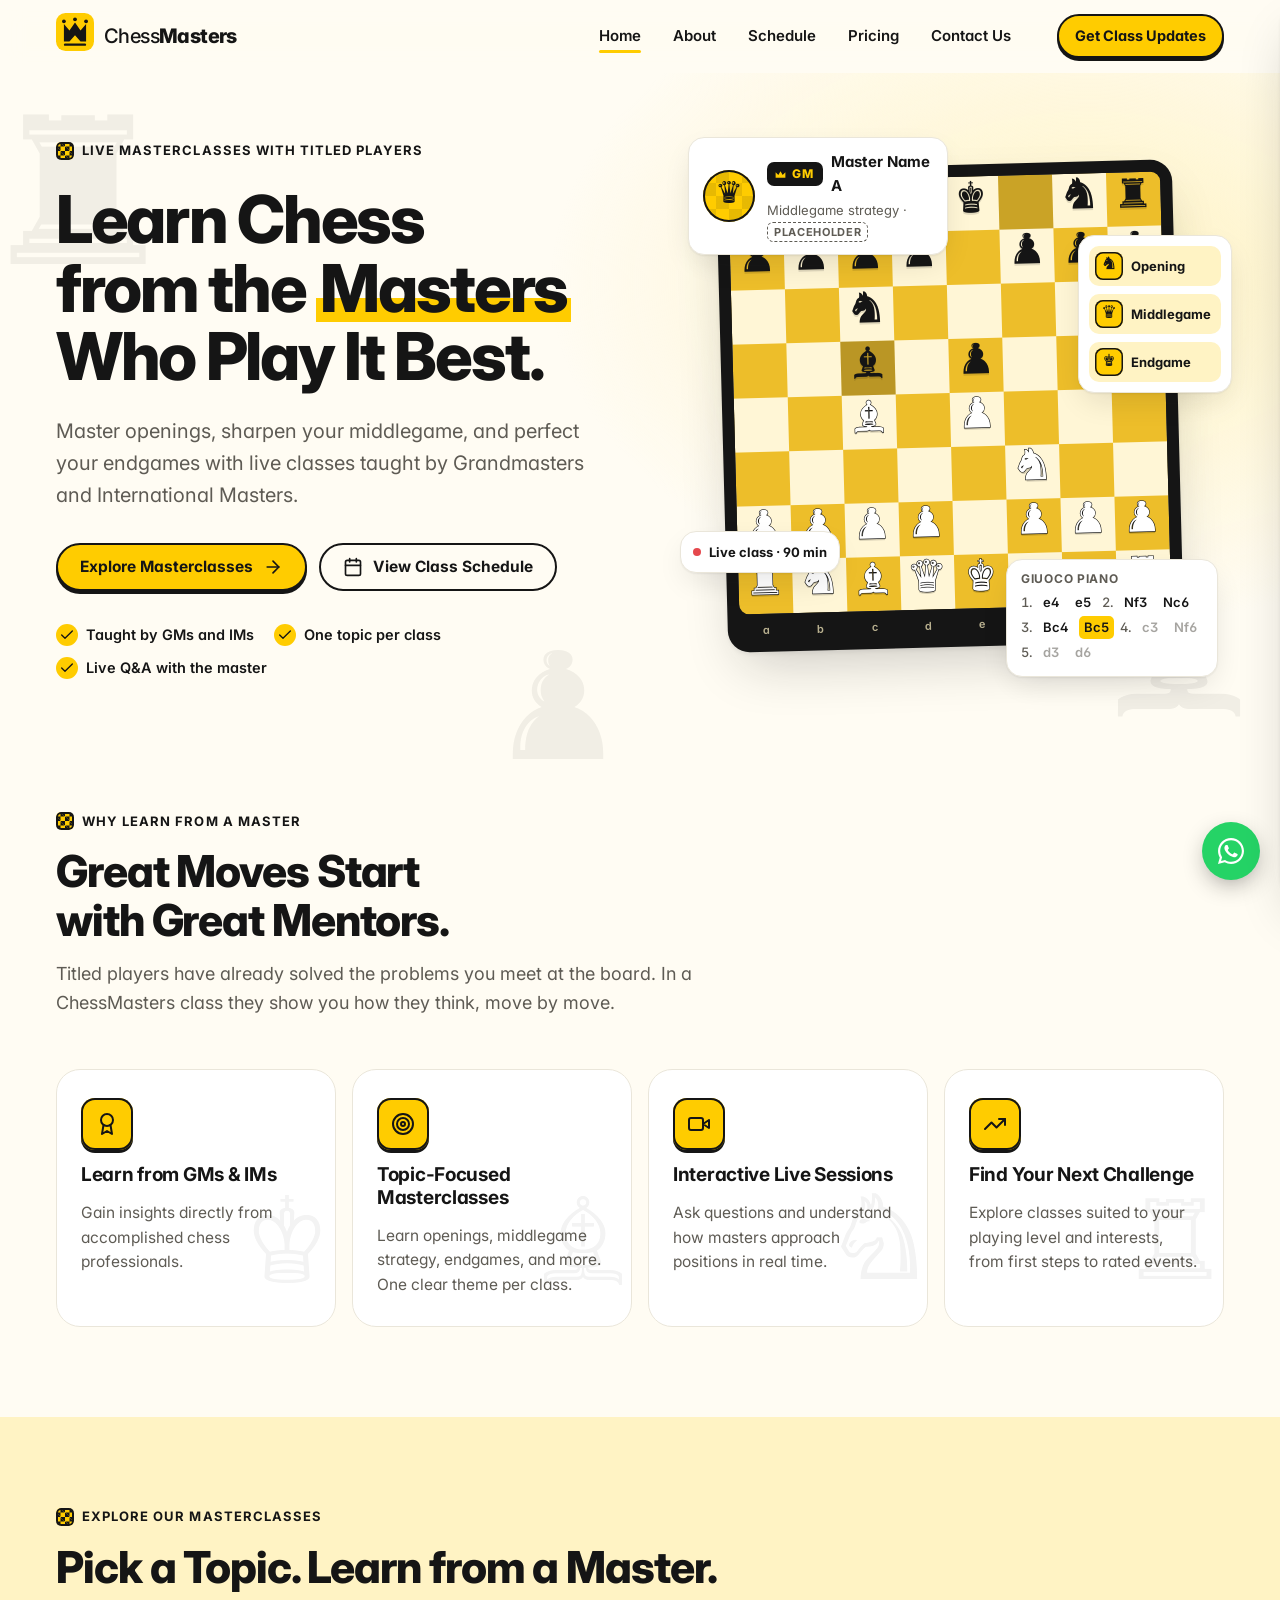
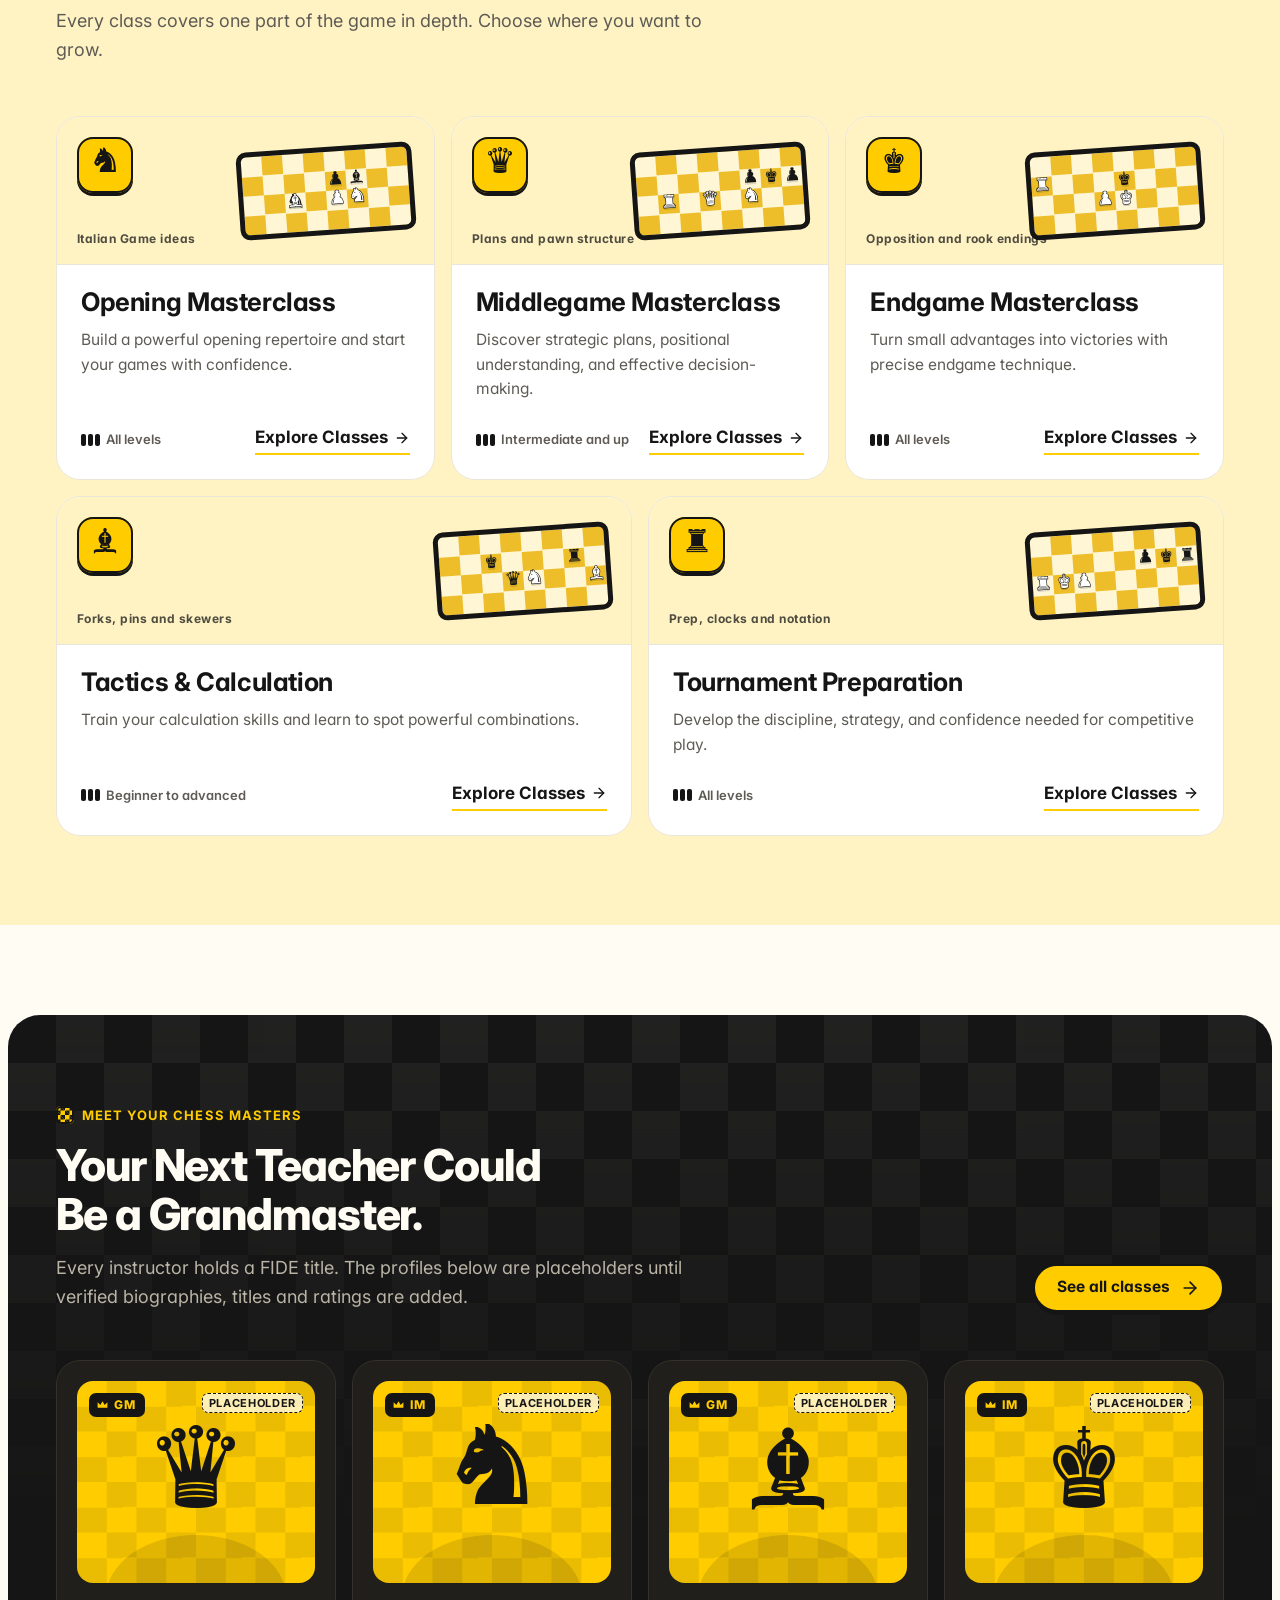
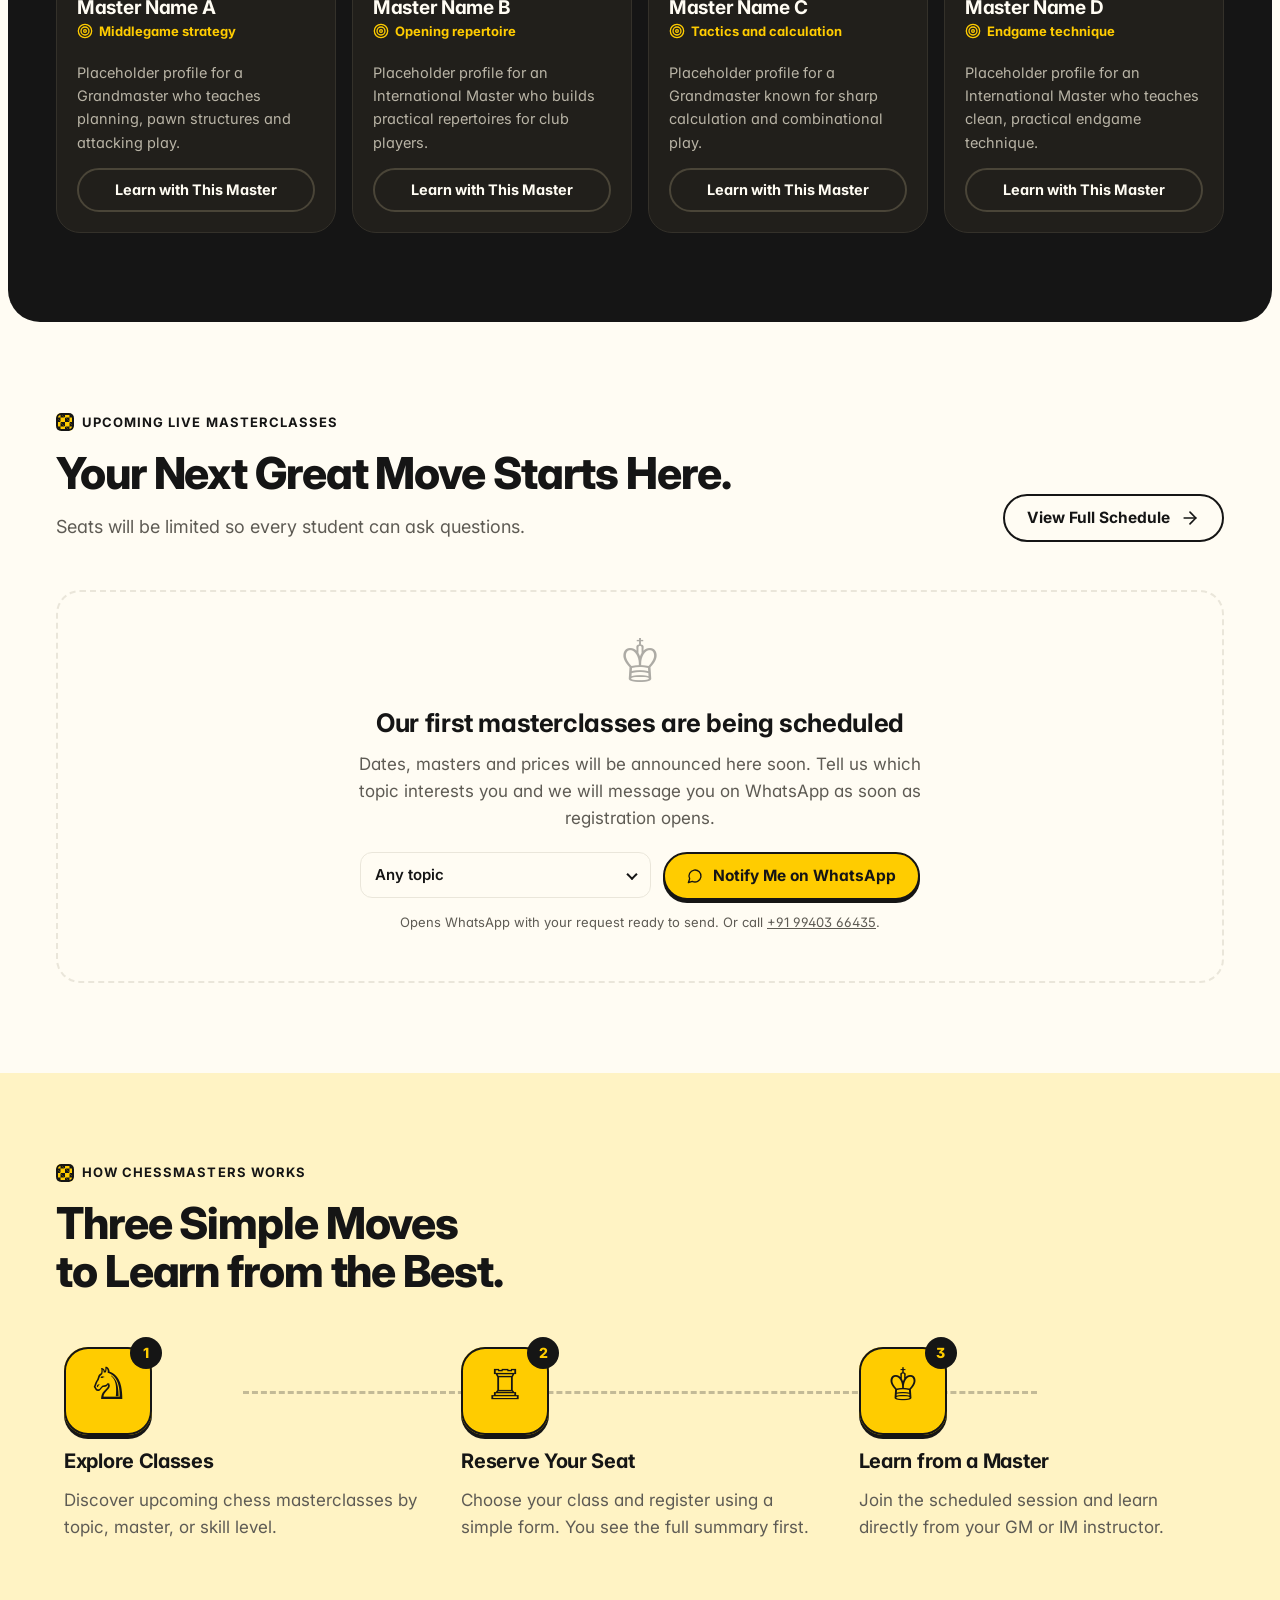
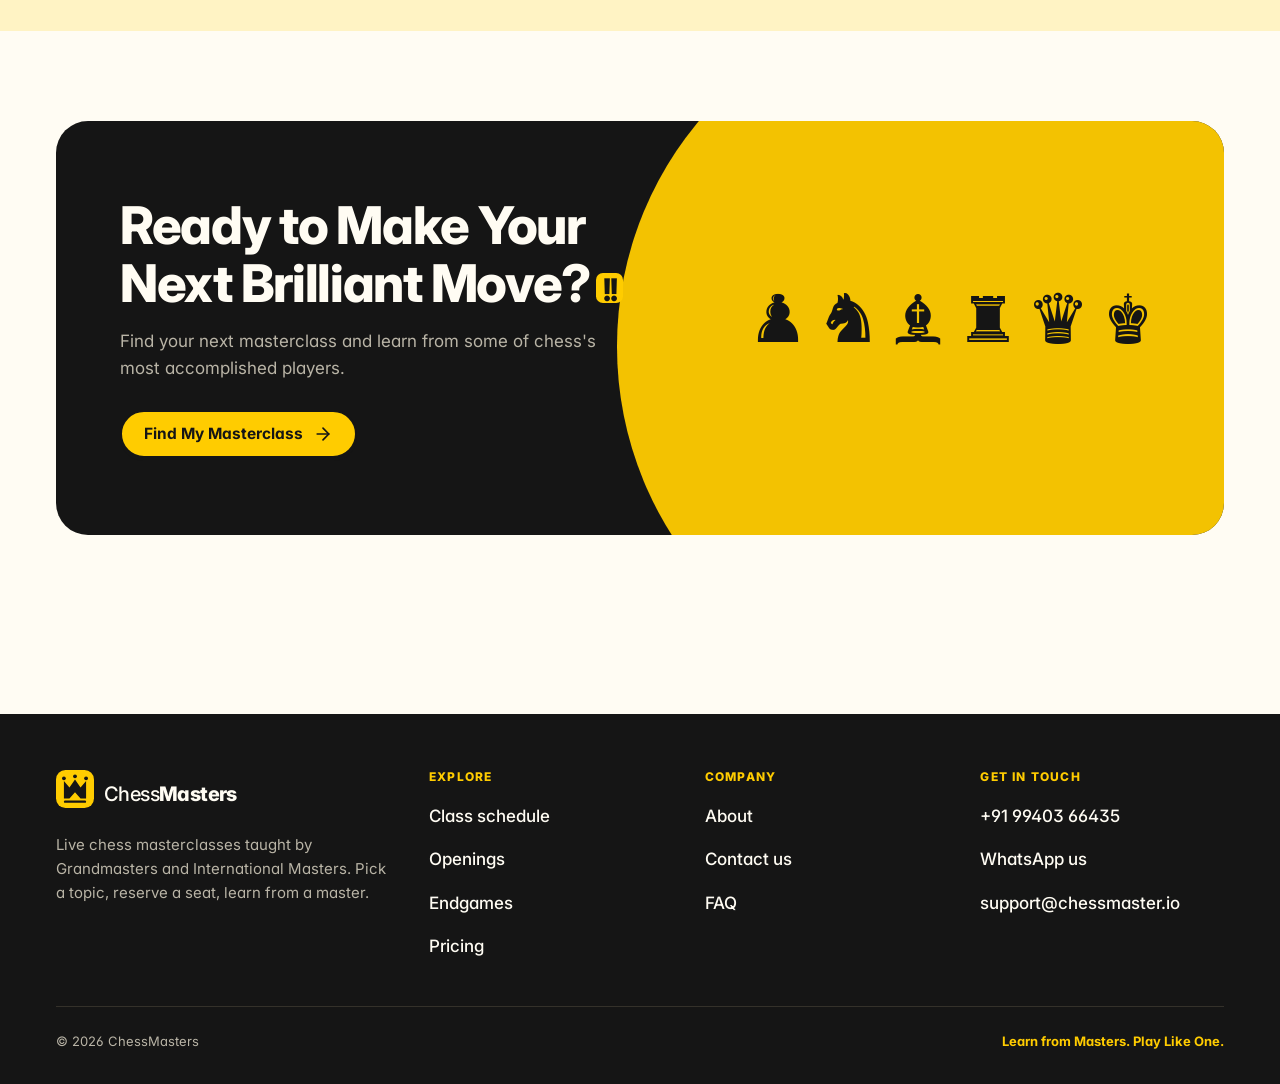
==== index.html @ 6f95f272 "Add floating WhatsApp button to every page A round green WhatsApp icon fixed at the bottom right ope" ====
<!doctype html>
<html lang="en">
<head>
<meta charset="utf-8">
<meta name="viewport" content="width=device-width, initial-scale=1, viewport-fit=cover">
<title>ChessMasters</title>
<meta name="claude:viewport-fit-sides" content="cover">
<meta name="description" content="ChessMasters: live chess masterclasses taught by Grandmasters and International Masters. Openings, middlegames, endgames, tactics and tournament preparation.">
<link rel="icon" href="data:image/svg+xml,%3Csvg xmlns='http://www.w3.org/2000/svg' viewBox='0 0 48 48'%3E%3Crect width='48' height='48' rx='12' fill='%23FFCC00'/%3E%3Cpath d='M10 36V14l7 8 7-10 7 10 7-8v22h-7l-7-8-7 8z' fill='%23151515'/%3E%3Ccircle cx='10' cy='10.5' r='2.4' fill='%23151515'/%3E%3Ccircle cx='24' cy='8' r='2.4' fill='%23151515'/%3E%3Ccircle cx='38' cy='10.5' r='2.4' fill='%23151515'/%3E%3Crect x='10' y='38.5' width='28' height='3' rx='1.5' fill='%23151515'/%3E%3C/svg%3E">
<link rel="preconnect" href="https://fonts.googleapis.com">
<link rel="preconnect" href="https://fonts.gstatic.com" crossorigin>
<link rel="stylesheet" href="https://fonts.googleapis.com/css2?family=Inter:wght@400;500;600;700;800&display=swap">
<link rel="stylesheet" href="https://fonts.googleapis.com/css2?family=Noto+Sans+Symbols+2&text=%E2%99%9A%E2%99%9B%E2%99%9C%E2%99%9D%E2%99%9E%E2%99%9F%EF%B8%8E&display=swap">
<style>
/* Layout: warm-white editorial canvas, yellow and charcoal bands alternate; hero board is the signature object. 8px spacing grid, 1200px container. */
:root{
  --y:#FFCC00; --y-deep:#F0B800; --y-soft:#FFF3C4; --ink:#151515;
  --bg:#FFFCF3; --bg2:#FFF3C4; --card:#FFFFFF; --fg:#151515; --muted:#5E5B54; --line:#EAE6DA;
  --band:#151515; --band-fg:#FFFCF3; --band-muted:#B9B4A6; --band-card:#211F1B; --band-line:#34312A;
  --sq-l:#FFF6D6; --sq-d:#EDBE2A; --hl:rgba(21,21,21,.16);
  --ok:#15803D; --ok-bg:#E7F6EC; --bad:#B42318; --bad-bg:#FDECEA; --info-bg:#FFF3C4;
  --shadow-sm:0 1px 2px rgba(21,21,21,.06),0 2px 8px rgba(21,21,21,.05);
  --shadow:0 1px 2px rgba(21,21,21,.06),0 12px 32px -8px rgba(21,21,21,.14);
  --shadow-lg:0 2px 4px rgba(21,21,21,.06),0 24px 56px -16px rgba(21,21,21,.24);
  --font:'Inter',ui-sans-serif,system-ui,-apple-system,'Segoe UI',Roboto,Arial,sans-serif;
  --glyph:'Noto Sans Symbols 2','Segoe UI Symbol','DejaVu Sans',serif;
  --r-sm:10px; --r:16px; --r-lg:24px; --r-xl:32px;
  --h1:clamp(2.25rem,1.35rem + 3.9vw,4.125rem); --h2:clamp(1.75rem,1.3rem + 1.9vw,2.75rem); --h3:clamp(1.3125rem,1.2rem + .5vw,1.625rem);
  --body:clamp(1rem,.96rem + .2vw,1.0625rem); --cap:.8125rem;
  color-scheme:light;
  --gut:max(16px,env(safe-area-inset-left,0px)); --gut-r:max(16px,env(safe-area-inset-right,0px));
}

*,*::before,*::after{box-sizing:border-box}
html,body{overflow-x:clip}
html{scroll-behavior:smooth;scroll-padding-top:88px}
body{background:var(--bg);color:var(--fg);font-family:var(--font);font-size:var(--body);line-height:1.6;-webkit-font-smoothing:antialiased;font-feature-settings:"cv11","ss01"}
body::before{content:"";position:fixed;inset:0 0 auto;height:env(safe-area-inset-top,0px);z-index:60;background:var(--bg)}
h1,h2,h3,h4{margin:0;line-height:1.1;letter-spacing:-.025em;text-wrap:balance;font-weight:800}
h1{font-size:var(--h1);letter-spacing:-.035em;line-height:1.04}
h2{font-size:var(--h2)}
h3{font-size:var(--h3);line-height:1.2;letter-spacing:-.015em;font-weight:700}
p{margin:0}
a{color:inherit}
button,input,select,textarea{font:inherit;color:inherit}
.wrap{max-width:1200px;margin-inline:auto;padding-left:var(--gut);padding-right:var(--gut)}
.section{padding-block:clamp(56px,7vw,104px)}
.muted{color:var(--muted)}
.cap{font-size:var(--cap)}
.tnum{font-variant-numeric:tabular-nums}
.glyph{font-family:var(--glyph);font-weight:400;line-height:1}
.sr{position:absolute;width:1px;height:1px;overflow:hidden;clip:rect(0 0 0 0);white-space:nowrap}
:focus-visible{outline:3px solid var(--y);outline-offset:2px;box-shadow:0 0 0 5px var(--ink);border-radius:6px}
svg.i{width:20px;height:20px;flex:none;stroke:currentColor;fill:none;stroke-width:2;stroke-linecap:round;stroke-linejoin:round}
svg.i.sm{width:16px;height:16px}

/* Eyebrow and section heading */
.eyebrow{display:inline-flex;align-items:center;gap:8px;font-size:var(--cap);font-weight:700;letter-spacing:.08em;text-transform:uppercase;color:var(--fg)}
.eyebrow::before{content:"";width:18px;height:18px;border-radius:5px;background:var(--y);box-shadow:inset 0 0 0 2px var(--ink);background-image:linear-gradient(45deg,var(--ink) 25%,transparent 25% 75%,var(--ink) 75%),linear-gradient(45deg,var(--ink) 25%,transparent 25% 75%,var(--ink) 75%);background-size:9px 9px;background-position:0 0,4.5px 4.5px;background-color:var(--y)}
.shead{display:grid;gap:16px;max-width:720px;margin-bottom:clamp(32px,4vw,56px)}
.shead p{color:var(--muted);font-size:clamp(1rem,.95rem + .3vw,1.125rem);max-width:60ch}
.shead-row{display:flex;flex-wrap:wrap;align-items:flex-end;justify-content:space-between;gap:24px;margin-bottom:clamp(32px,4vw,48px)}
.shead-row .shead{margin:0}
.mark{background:linear-gradient(transparent 62%,var(--y) 62% 92%,transparent 92%);padding-inline:.06em;color:inherit}

/* Buttons */
.btn{display:inline-flex;align-items:center;justify-content:center;gap:10px;min-height:48px;padding:0 22px;border-radius:999px;font-weight:700;font-size:.9688rem;text-decoration:none;border:2px solid transparent;cursor:pointer;transition:transform .18s ease,box-shadow .18s ease,background .18s ease;white-space:nowrap;-webkit-tap-highlight-color:transparent}
.btn .i{transition:transform .2s ease}
.btn:hover .i.arrow{transform:translateX(3px)}
.btn-y{background:var(--y);color:var(--ink);border-color:var(--ink);box-shadow:0 3px 0 var(--ink)}
.btn-y:hover{transform:translateY(-2px);box-shadow:0 5px 0 var(--ink)}
.btn-y:active{transform:translateY(2px);box-shadow:0 1px 0 var(--ink)}
.btn-o{background:transparent;color:var(--fg);border-color:var(--fg)}
.btn-o:hover{background:var(--fg);color:var(--bg)}
.btn-d{background:var(--ink);color:var(--y);border-color:var(--ink)}
.btn-d:hover{transform:translateY(-2px)}
.btn-ghost{background:var(--card);color:var(--fg);border-color:var(--line)}
.btn-ghost:hover{border-color:var(--fg)}
.btn[disabled],.btn.is-disabled{opacity:.55;cursor:not-allowed;transform:none;box-shadow:none}
.btn-sm{min-height:44px;padding:0 16px;font-size:.9063rem}
.btn-block{width:100%}
.link{display:inline-flex;align-items:center;gap:6px;font-weight:700;text-decoration:none;border-bottom:2px solid var(--y);padding-bottom:2px}
.link:hover .i{transform:translateX(3px)}
.link .i{transition:transform .2s}

/* Header */
header.site{position:sticky;top:env(safe-area-inset-top,0px);z-index:50;background:color-mix(in srgb,var(--bg) 88%,transparent);backdrop-filter:saturate(1.4) blur(12px);-webkit-backdrop-filter:saturate(1.4) blur(12px);border-bottom:1px solid transparent;transition:border-color .25s,box-shadow .25s}
header.site.scrolled{border-bottom-color:var(--line);box-shadow:0 6px 24px -18px rgba(21,21,21,.5)}
.hbar{display:flex;align-items:center;gap:24px;height:72px}
.brand{display:inline-flex;align-items:center;gap:10px;text-decoration:none;font-weight:800;font-size:1.25rem;letter-spacing:-.03em}
.brand svg{width:38px;height:38px;flex:none}
.brand span b{font-weight:800}
.brand span em{font-style:normal;font-weight:500}
nav.main{display:flex;gap:4px;margin-left:auto}
nav.main a{position:relative;text-decoration:none;font-weight:600;font-size:.9375rem;padding:10px 14px;border-radius:999px;color:var(--fg)}
nav.main a::after{content:"";position:absolute;left:14px;right:14px;bottom:5px;height:3px;border-radius:2px;background:var(--y);transform:scaleX(0);transform-origin:left;transition:transform .25s}
nav.main a:hover::after,nav.main a[aria-current="page"]::after{transform:scaleX(1)}
.hcta{margin-left:8px}
.menu-btn{display:none;margin-left:auto;width:44px;height:44px;border-radius:12px;border:2px solid var(--fg);background:var(--card);cursor:pointer;place-items:center}
@media (max-width:960px){nav.main,.hcta{display:none}.menu-btn{display:grid}}

/* Drawer */
.drawer{position:fixed;inset:0;z-index:80;pointer-events:none}
.drawer .scrim{position:absolute;inset:0;background:rgba(10,9,8,.5);opacity:0;transition:opacity .3s}
.drawer .panel{position:absolute;top:0;right:0;bottom:0;width:min(88vw,380px);background:var(--bg);transform:translateX(100%);transition:transform .38s cubic-bezier(.2,.8,.2,1);display:flex;flex-direction:column;padding:calc(16px + env(safe-area-inset-top,0px)) max(20px,env(safe-area-inset-right,0px)) calc(20px + env(safe-area-inset-bottom,0px)) 20px;box-shadow:var(--shadow-lg);overflow:auto}
.drawer.open{pointer-events:auto}
.drawer.open .scrim{opacity:1}
.drawer.open .panel{transform:none}
.drawer .ptop{display:flex;align-items:center;justify-content:space-between;margin-bottom:24px}
.drawer nav{display:grid;gap:4px}
.drawer nav a{display:flex;align-items:center;justify-content:space-between;text-decoration:none;font-weight:700;font-size:1.375rem;letter-spacing:-.02em;padding:14px 4px;border-bottom:1px solid var(--line);opacity:0;transform:translateX(16px);transition:opacity .3s,transform .3s}
.drawer.open nav a{opacity:1;transform:none}
.drawer nav a[aria-current="page"] .glyph{color:var(--y-deep)}
.drawer nav a .glyph{font-size:1.5rem;color:var(--line)}
.drawer .pfoot{margin-top:auto;padding-top:24px;display:grid;gap:12px}

/* Hero */
.hero{position:relative;padding-block:clamp(32px,5vw,72px) clamp(56px,7vw,96px);isolation:isolate}
.hero::before{content:"";position:absolute;inset:0;z-index:-2;background:radial-gradient(60% 70% at 85% 30%,var(--bg2),transparent 70%)}
.hero-grid{display:grid;grid-template-columns:1.02fr .98fr;gap:clamp(32px,5vw,72px);align-items:center}
.hero-copy{display:grid;gap:24px;min-width:0}
.hero-copy .lead{font-size:clamp(1.0625rem,1rem + .35vw,1.25rem);color:var(--muted);max-width:52ch}
.hero-ctas{display:flex;flex-wrap:wrap;gap:12px;margin-top:8px}
.hero-proof{display:flex;flex-wrap:wrap;gap:10px 20px;margin-top:8px;font-size:.9063rem;font-weight:600}
.hero-proof span{display:inline-flex;align-items:center;gap:8px}
.hero-proof .i{color:var(--ink);background:var(--y);border-radius:999px;padding:3px;width:22px;height:22px}
.bgp{position:absolute;z-index:-1;font-family:var(--glyph);color:var(--fg);opacity:.06;pointer-events:none;user-select:none;line-height:1;transition:transform .6s cubic-bezier(.2,.8,.2,1)}
@media (max-width:900px){.hero-grid{grid-template-columns:1fr}.bgp.hide-m{display:none}}

/* Board stage */
.stage{position:relative;justify-self:center;width:min(100%,520px);padding:28px 36px 36px 28px}
.board-frame{position:relative;background:var(--ink);border-radius:22px;padding:12px;box-shadow:var(--shadow-lg);transform:rotate(-1.5deg)}
.board{position:relative;aspect-ratio:1;max-width:100%;border-radius:10px;overflow:hidden;container-type:inline-size;background:repeating-conic-gradient(var(--sq-d) 0 25%,var(--sq-l) 0 50%) 0 0/25% 25%}
.board .sqh{position:absolute;width:12.5%;height:12.5%;background:var(--hl);transition:left .3s,top .3s,opacity .3s}
.board .sqh.to{background:rgba(21,21,21,.24)}
.pc{position:absolute;width:12.5%;height:12.5%;display:grid;place-items:center;font-family:var(--glyph);font-size:34px;font-size:9.4cqi;line-height:1;transition:left .75s cubic-bezier(.3,.7,.2,1),top .75s cubic-bezier(.3,.7,.2,1),opacity .4s;user-select:none;z-index:2}
.pc.b{color:#151515;text-shadow:0 2px 0 rgba(0,0,0,.12)}
.pc.w{color:#FFFFFF;-webkit-text-stroke:1.2px #151515;paint-order:stroke fill;text-shadow:0 2px 0 rgba(0,0,0,.18)}
.pc.lift{z-index:3}
.files{display:grid;grid-template-columns:repeat(8,1fr);margin-top:8px;color:#FFF3C4;font-size:.6875rem;font-weight:600;text-align:center;letter-spacing:.05em;opacity:.7}
.float{position:absolute;background:var(--card);border:1px solid var(--line);border-radius:var(--r);box-shadow:var(--shadow);padding:12px 14px;animation:bob 6s ease-in-out infinite}
.float.mcard{top:0;left:-6px;display:flex;gap:12px;align-items:center;width:max-content;max-width:260px}
.float.moves{right:-4px;bottom:6px;width:212px;animation-delay:-2s}
.float.topics{right:-18px;top:18%;display:grid;gap:8px;padding:10px;animation-delay:-4s}
.float.live{left:-14px;bottom:20%;display:flex;align-items:center;gap:8px;font-weight:700;font-size:.8125rem;padding:10px 12px;animation-delay:-3s}
.tchip{display:flex;align-items:center;gap:8px;font-size:.8125rem;font-weight:700;padding:6px 10px 6px 6px;border-radius:10px;background:var(--bg2)}
.tchip .glyph{width:28px;height:28px;border-radius:8px;display:grid;place-items:center;background:var(--y);color:var(--ink);font-size:1rem;box-shadow:inset 0 0 0 1.5px var(--ink)}
.livedot{width:8px;height:8px;border-radius:50%;background:#E5484D;box-shadow:0 0 0 0 rgba(229,72,77,.6);animation:pulse 1.8s infinite}
.moves h4{font-size:.75rem;font-weight:700;letter-spacing:.06em;text-transform:uppercase;color:var(--muted);margin-bottom:6px}
.moves .ml{display:flex;flex-wrap:wrap;gap:2px 6px;font-size:.8125rem;font-weight:600;font-variant-numeric:tabular-nums}
.moves .ml span{padding:1px 5px;border-radius:5px;transition:background .3s,color .3s}
.moves .ml span.n{color:var(--muted);padding-inline:0;font-weight:500}
.moves .ml span.on{background:var(--y);color:var(--ink)}
.moves .ml span.pend{color:var(--muted);opacity:.55}
@keyframes bob{0%,100%{transform:translateY(0)}50%{transform:translateY(-8px)}}
@keyframes pulse{0%{box-shadow:0 0 0 0 rgba(229,72,77,.55)}80%,100%{box-shadow:0 0 0 8px rgba(229,72,77,0)}}
@media (max-width:640px){
  .stage{padding:0;width:100%}
  .board-frame{transform:none;padding:8px;border-radius:16px;max-width:400px;margin-inline:auto}
  .float{position:static;animation:none;box-shadow:var(--shadow-sm)}
  .stage-row{display:grid;grid-template-columns:1fr 1fr;gap:10px;margin-top:14px}
  .float.mcard{grid-column:1/-1;max-width:none;width:auto}
  .float.topics{grid-column:1/-1;display:flex;flex-wrap:wrap;gap:6px}
  .float.moves{width:auto}
  .float.live{justify-content:center}
}

/* Avatar + title badge */
.avatar{position:relative;flex:none;width:52px;height:52px;border-radius:50%;display:grid;place-items:center;background:var(--y);color:var(--ink);box-shadow:inset 0 0 0 2px var(--ink);overflow:hidden}
.avatar::before{content:"";position:absolute;inset:0;background:repeating-conic-gradient(rgba(21,21,21,.10) 0 25%,transparent 0 50%) 0 0/50% 50%}
.avatar .glyph{position:relative;font-size:1.75rem}
.tbadge{display:inline-flex;align-items:center;gap:5px;height:24px;padding:0 9px 0 7px;border-radius:7px;background:var(--ink);color:var(--y);font-size:.75rem;font-weight:800;letter-spacing:.08em;flex:none}
.tbadge svg{width:13px;height:13px;fill:var(--y)}
.ph{display:inline-block;font-size:.6875rem;font-weight:700;letter-spacing:.06em;text-transform:uppercase;color:var(--muted);border:1px dashed currentColor;border-radius:6px;padding:1px 6px;line-height:1.5}

/* Benefit cards */
.bgrid{display:grid;grid-template-columns:repeat(4,1fr);gap:16px}
.bcard{position:relative;background:var(--card);border:1px solid var(--line);border-radius:var(--r-lg);padding:28px 24px;display:grid;gap:14px;align-content:start;overflow:hidden;transition:transform .25s,box-shadow .25s,border-color .25s}
.bcard:hover{transform:translateY(-4px);box-shadow:var(--shadow);border-color:transparent}
.bcard .ic{width:52px;height:52px;border-radius:14px;background:var(--y);color:var(--ink);display:grid;place-items:center;box-shadow:inset 0 0 0 2px var(--ink),0 3px 0 var(--ink)}
.bcard .ic .i{width:24px;height:24px}
.bcard h3{font-size:1.1875rem}
.bcard p{color:var(--muted);font-size:.9688rem}
.bcard .ghost{position:absolute;right:-8px;bottom:-18px;font-size:7rem;opacity:.05;font-family:var(--glyph);pointer-events:none}
@media (max-width:1024px){.bgrid{grid-template-columns:repeat(2,1fr)}}
@media (max-width:560px){.bgrid{grid-template-columns:1fr}}

/* Topic cards */
.tgrid{display:grid;grid-template-columns:repeat(6,1fr);gap:16px}
.tcard{grid-column:span 2;position:relative;display:flex;flex-direction:column;background:var(--card);border:1px solid var(--line);border-radius:var(--r-lg);overflow:hidden;text-decoration:none;transition:transform .25s,box-shadow .25s}
.tcard:nth-child(4),.tcard:nth-child(5){grid-column:span 3}
.tcard:hover{transform:translateY(-4px);box-shadow:var(--shadow)}
.tart{position:relative;height:148px;background:var(--bg2);overflow:hidden;border-bottom:1px solid var(--line)}
.tart .mini{position:absolute;right:20px;top:50%;width:176px;aspect-ratio:2/1;transform:translateY(-50%) rotate(-4deg);border-radius:10px;border:5px solid var(--ink);background:repeating-conic-gradient(var(--sq-d) 0 25%,var(--sq-l) 0 50%) 0 0/25% 50%;container-type:inline-size;transition:transform .35s}
.tcard:hover .mini{transform:translateY(-50%) rotate(0deg) scale(1.04)}
.tart .mini .pc{width:12.5%;height:25%;font-size:10.5cqi;transition:none}
.tart .tglyph{position:absolute;left:20px;top:20px;width:56px;height:56px;border-radius:16px;background:var(--y);color:var(--ink);display:grid;place-items:center;font-size:2rem;box-shadow:inset 0 0 0 2px var(--ink),0 3px 0 var(--ink)}
.tart .note{position:absolute;left:20px;bottom:16px;font-size:.75rem;font-weight:700;letter-spacing:.04em;color:var(--fg);opacity:.75}
.tbody{padding:22px 24px 24px;display:flex;flex-direction:column;gap:10px;flex:1}
.tbody p{color:var(--muted);font-size:.9688rem}
.tmeta{display:flex;align-items:center;justify-content:space-between;gap:12px;margin-top:auto;padding-top:12px}
.lvl{display:inline-flex;align-items:center;gap:6px;font-size:.8125rem;font-weight:600;color:var(--muted)}
.lvl i{display:inline-flex;gap:2px}
.lvl i b{width:5px;height:12px;border-radius:2px;background:var(--line)}
.lvl i b.on{background:var(--fg)}
@media (max-width:1024px){.tgrid{grid-template-columns:repeat(2,1fr)}.tcard,.tcard:nth-child(4){grid-column:span 1}.tcard:nth-child(5){grid-column:1/-1}}
@media (max-width:640px){.tgrid{grid-template-columns:1fr}.tcard:nth-child(5){grid-column:auto}.tart{height:132px}.tart .mini{width:150px}}

/* Master cards */
.mband{background:var(--band);color:var(--band-fg);border-radius:var(--r-xl);margin-inline:max(8px,env(safe-area-inset-left,0px)) max(8px,env(safe-area-inset-right,0px));position:relative;overflow:hidden;isolation:isolate}
.mband::before{content:"";position:absolute;inset:0;z-index:-1;opacity:.05;background:repeating-conic-gradient(#FFFCF3 0 25%,transparent 0 50%) 0 0/96px 96px;mask-image:linear-gradient(180deg,#000,transparent 60%);-webkit-mask-image:linear-gradient(180deg,#000,transparent 60%)}
.mband .eyebrow{color:var(--y)}
.mband .shead p{color:var(--band-muted)}
.mrow{display:grid;grid-template-columns:repeat(4,1fr);gap:16px}
.mcardx{background:var(--band-card);border:1px solid var(--band-line);border-radius:var(--r-lg);padding:20px;display:flex;flex-direction:column;gap:14px;transition:transform .25s,border-color .25s}
.mcardx:hover{transform:translateY(-4px);border-color:var(--y)}
.portrait{position:relative;aspect-ratio:4/3.4;border-radius:16px;background:var(--y);overflow:hidden;display:grid;place-items:center;color:var(--ink)}
.portrait::before{content:"";position:absolute;inset:0;background:repeating-conic-gradient(rgba(21,21,21,.09) 0 25%,transparent 0 50%) 0 0/25% 25%}
.portrait::after{content:"";position:absolute;left:12%;right:12%;bottom:-38%;height:62%;border-radius:50%;background:rgba(21,21,21,.12)}
.portrait .glyph{position:relative;z-index:1;font-size:clamp(5rem,9vw,6.5rem);transition:transform .35s cubic-bezier(.2,.8,.2,1)}
.mcardx:hover .portrait .glyph{transform:translateY(-6px) rotate(-4deg)}
.portrait .tbadge{position:absolute;left:12px;top:12px;z-index:2}
.portrait .ph{position:absolute;right:12px;top:12px;z-index:2;color:var(--ink);background:rgba(255,252,243,.75);border-style:dashed}
.mcardx h3{font-size:1.1875rem;color:var(--band-fg)}
.mcardx .spec{display:inline-flex;align-items:center;gap:6px;font-size:.8125rem;font-weight:700;color:var(--y)}
.mcardx p{font-size:.9063rem;color:var(--band-muted)}
.mcardx .acts{margin-top:auto;display:grid;gap:10px}
.mcardx .btn-o{color:var(--band-fg);border-color:#4a4538}
.mcardx .btn-o:hover{background:var(--y);color:var(--ink);border-color:var(--y)}
.mcardx .next{font-size:.8125rem;color:var(--band-muted);display:flex;align-items:center;gap:6px}
@media (max-width:1024px){.mrow{grid-template-columns:repeat(2,1fr)}}
@media (max-width:640px){.mrow{display:flex;overflow-x:auto;scroll-snap-type:x mandatory;gap:12px;margin-inline:calc(-1 * var(--gut));padding-inline:var(--gut);padding-bottom:8px;scrollbar-width:none}.mrow::-webkit-scrollbar{display:none}.mcardx{flex:0 0 82%;scroll-snap-align:start}}
.dots{display:none;justify-content:center;gap:6px;margin-top:16px}
.dots b{width:8px;height:8px;border-radius:99px;background:#4a4538;transition:width .25s,background .25s}
.dots b.on{width:22px;background:var(--y)}
@media (max-width:640px){.dots{display:flex}}

/* Class cards */
.cgrid{display:grid;grid-template-columns:repeat(3,1fr);gap:16px}
.ccard{position:relative;background:var(--card);border:1px solid var(--line);border-radius:var(--r-lg);padding:22px;display:flex;flex-direction:column;gap:16px;transition:transform .25s,box-shadow .25s}
.ccard:hover{transform:translateY(-4px);box-shadow:var(--shadow)}
.ctop{display:flex;align-items:center;justify-content:space-between;gap:8px;flex-wrap:wrap}
.cat{display:inline-flex;align-items:center;gap:8px;font-size:.8125rem;font-weight:700}
.cat .glyph{width:30px;height:30px;border-radius:9px;background:var(--y);color:var(--ink);display:grid;place-items:center;font-size:1.0625rem;box-shadow:inset 0 0 0 1.5px var(--ink)}
.status{display:inline-flex;align-items:center;gap:6px;height:26px;padding:0 10px;border-radius:999px;font-size:.75rem;font-weight:700;white-space:nowrap}
.status::before{content:"";width:7px;height:7px;border-radius:50%;background:currentColor}
.s-open{background:var(--ok-bg);color:var(--ok)}
.s-soon{background:var(--y);color:var(--ink)}
.s-full{background:var(--ink);color:#FFFCF3}
.s-done{background:var(--line);color:var(--muted)}
.ccard h3{font-size:1.25rem}
.ccard h3 a{text-decoration:none}
.ccard h3 a::after{content:"";position:absolute;inset:0;border-radius:inherit}
.mline{display:flex;align-items:center;gap:10px;font-size:.9063rem;font-weight:600}
.mline .avatar{width:34px;height:34px;box-shadow:inset 0 0 0 1.5px var(--ink)}
.mline .avatar .glyph{font-size:1.125rem}
.meta{display:grid;grid-template-columns:1fr 1fr;gap:10px 12px;font-size:.875rem;padding:14px 0;border-block:1px dashed var(--line)}
.meta span{display:flex;align-items:center;gap:8px;min-width:0}
.meta .i{color:var(--muted)}
.meta .full{grid-column:1/-1}
.cfoot{display:flex;align-items:center;justify-content:space-between;gap:12px;margin-top:auto;position:relative;z-index:1}
.price{font-weight:800;font-size:1.375rem;letter-spacing:-.02em;font-variant-numeric:tabular-nums;line-height:1.1}
.price small{display:block;font-size:.6875rem;font-weight:700;letter-spacing:.06em;text-transform:uppercase;color:var(--muted)}
.seats{display:grid;gap:6px;font-size:.8125rem;font-weight:600}
.bar{height:6px;border-radius:99px;background:var(--line);overflow:hidden}
.bar b{display:block;height:100%;background:var(--fg);border-radius:inherit;transform-origin:left;animation:grow 1s cubic-bezier(.2,.8,.2,1) both}
@keyframes grow{from{transform:scaleX(0)}}
.sample{position:absolute;top:-10px;right:18px;font-size:.6875rem;font-weight:700;letter-spacing:.06em;text-transform:uppercase;background:var(--bg);border:1px dashed var(--muted);color:var(--muted);border-radius:6px;padding:0 6px;line-height:18px}
@media (max-width:1024px){.cgrid{grid-template-columns:repeat(2,1fr)}}
@media (max-width:680px){.cgrid{grid-template-columns:1fr}}

/* How it works */
.steps{position:relative;display:grid;grid-template-columns:repeat(3,1fr);gap:24px;counter-reset:s}
.steps::before{content:"";position:absolute;top:44px;left:16%;right:16%;border-top:3px dashed var(--fg);opacity:.25}
.step{position:relative;display:grid;gap:14px;justify-items:start;padding:0 8px}
.snum{position:relative;width:88px;height:88px;border-radius:24px;background:var(--y);color:var(--ink);display:grid;place-items:center;box-shadow:inset 0 0 0 2px var(--ink),0 4px 0 var(--ink);font-size:2.6rem}
.snum b{position:absolute;right:-10px;top:-10px;width:32px;height:32px;border-radius:50%;background:var(--ink);color:var(--y);font-size:.875rem;font-weight:800;display:grid;place-items:center;font-family:var(--font)}
.step h3{font-size:1.25rem}
.step p{color:var(--muted);max-width:34ch}
.walker{position:absolute;top:22px;left:16%;width:44px;height:44px;display:grid;place-items:center;font-size:1.6rem;font-family:var(--glyph);color:var(--fg);animation:walk 9s cubic-bezier(.6,0,.4,1) infinite;opacity:.9}
@keyframes walk{0%,8%{left:16%;transform:translate(-50%,0)}30%,40%{left:50%;transform:translate(-50%,0)}62%,72%{left:84%;transform:translate(-50%,0)}92%,100%{left:16%;transform:translate(-50%,0);opacity:0}}
.walker{display:none}
@media (max-width:820px){.steps{grid-template-columns:1fr;gap:28px}.steps::before{top:16px;bottom:16px;left:44px;right:auto;border-top:0;border-left:3px dashed var(--fg)}.step{grid-template-columns:88px 1fr;column-gap:20px;align-items:start;padding:0}.step .snum{grid-row:span 2}}

/* CTA band */
.cta{position:relative;background:var(--band);color:var(--band-fg);border-radius:var(--r-xl);padding:clamp(40px,6vw,80px) clamp(24px,5vw,72px);overflow:hidden;isolation:isolate;display:grid;grid-template-columns:1.3fr .7fr;gap:32px;align-items:center}
.cta::before{content:"";position:absolute;right:-8%;top:-30%;width:60%;aspect-ratio:1;z-index:-1;border-radius:50%;background:var(--y);opacity:.95}
.cta h2{color:#FFFCF3;font-size:clamp(2rem,1.4rem + 2.6vw,3.25rem);max-width:16ch}
.cta h2 .nag{display:inline-grid;place-items:center;vertical-align:middle;margin-left:6px;height:.95em;padding:0 .22em;border-radius:.22em;background:var(--y);color:var(--ink);font-size:.6em;letter-spacing:-.04em}
.cta p{color:var(--band-muted);font-size:1.0625rem;max-width:46ch;margin-top:16px}
.cta .btn{margin-top:28px}
.parade{display:flex;justify-content:center;gap:6px;font-family:var(--glyph);font-size:clamp(2.6rem,5vw,4.25rem);color:var(--ink);line-height:1}
.parade span{display:inline-block;animation:hop 3.2s ease-in-out infinite}
.parade span:nth-child(2){animation-delay:.18s}.parade span:nth-child(3){animation-delay:.36s}.parade span:nth-child(4){animation-delay:.54s}.parade span:nth-child(5){animation-delay:.72s}.parade span:nth-child(6){animation-delay:.9s}
@keyframes hop{0%,70%,100%{transform:translateY(0)}80%{transform:translateY(-14px)}}
@media (max-width:820px){.cta{grid-template-columns:1fr}.cta::before{right:-40%;top:auto;bottom:-40%;width:110%}.parade{justify-content:flex-start;margin-top:8px}}

/* Page hero (inner) */
.phero{position:relative;padding-block:clamp(40px,6vw,80px) clamp(32px,4vw,56px);isolation:isolate;overflow:hidden}
.phero::after{content:"";position:absolute;right:max(16px,calc(50% - 600px));bottom:0;width:min(42vw,380px);aspect-ratio:2/1;z-index:-1;opacity:.5;background:repeating-conic-gradient(var(--bg2) 0 25%,transparent 0 50%) 0 0/25% 50%;mask-image:linear-gradient(90deg,transparent,#000);-webkit-mask-image:linear-gradient(90deg,transparent,#000)}
.phero .shead{margin:0;max-width:780px}
.crumbs{display:flex;flex-wrap:wrap;align-items:center;gap:8px;font-size:.875rem;font-weight:600;color:var(--muted);margin-bottom:20px}
.crumbs a{text-decoration:none}
.crumbs a:hover{color:var(--fg);text-decoration:underline}

/* Schedule */
.chips{display:flex;gap:8px;overflow-x:auto;padding:4px 2px 8px;scrollbar-width:none;margin-inline:calc(-1 * var(--gut));padding-inline:var(--gut)}
.chips::-webkit-scrollbar{display:none}
.chip{flex:none;display:inline-flex;align-items:center;gap:8px;min-height:44px;padding:0 16px 0 10px;border-radius:999px;border:1.5px solid var(--line);background:var(--card);font-weight:700;font-size:.9063rem;cursor:pointer;transition:background .2s,border-color .2s,color .2s}
.chip .glyph{font-size:1.125rem;width:26px;text-align:center}
.chip:hover{border-color:var(--fg)}
.chip[aria-pressed="true"]{background:var(--ink);border-color:var(--ink);color:var(--y)}
.fbar{display:grid;grid-template-columns:repeat(5,minmax(0,1fr)) auto;gap:12px;align-items:end;margin-top:12px;padding:16px;border:1px solid var(--line);border-radius:var(--r-lg);background:var(--card)}
.field{display:grid;gap:6px;min-width:0}
.field>label,.field>.lab{font-size:.8125rem;font-weight:700}
.sel{position:relative}
.sel select{appearance:none;-webkit-appearance:none;width:100%;min-height:46px;padding:0 38px 0 14px;border-radius:12px;border:1.5px solid var(--line);background:var(--bg);font-weight:600;font-size:.9375rem;cursor:pointer}
.sel::after{content:"";position:absolute;right:15px;top:50%;width:8px;height:8px;border-right:2px solid var(--fg);border-bottom:2px solid var(--fg);transform:translateY(-70%) rotate(45deg);pointer-events:none}
.sel select:hover{border-color:var(--fg)}
.ftoggle{display:none}
.rhead{display:flex;flex-wrap:wrap;align-items:center;justify-content:space-between;gap:12px;margin:28px 0 12px}
.rhead .count{font-weight:700}
.tzline{display:flex;align-items:center;gap:8px;font-size:.875rem;color:var(--muted)}
.tzline .sel select{min-height:40px;font-size:.875rem}
@media (max-width:1024px){.fbar{grid-template-columns:repeat(3,minmax(0,1fr))}.fbar .reset{grid-column:1/-1}}
@media (max-width:640px){.ftoggle{display:inline-flex}.fbar{grid-template-columns:1fr 1fr;display:none}.fbar.open{display:grid}.fbar .reset{grid-column:1/-1}}
.month{display:flex;align-items:center;gap:12px;margin:32px 0 14px;font-size:.875rem;font-weight:800;letter-spacing:.08em;text-transform:uppercase}
.month::after{content:"";flex:1;height:1px;background:var(--line)}
.list{display:grid;gap:12px}
.list.fade{animation:fadeup .4s ease both}
@keyframes fadeup{from{opacity:.25;transform:translateY(8px)}}
.row{position:relative;display:grid;grid-template-columns:88px minmax(0,1fr) auto;gap:20px;align-items:center;background:var(--card);border:1px solid var(--line);border-radius:var(--r-lg);padding:16px 20px 16px 16px;transition:border-color .2s,box-shadow .2s,transform .2s}
.row:hover{border-color:var(--fg);box-shadow:var(--shadow-sm)}
.row.done{opacity:.72}
.dtile{display:grid;justify-items:center;align-content:center;width:88px;height:96px;border-radius:16px;background:var(--bg2);border:2px solid var(--ink);overflow:hidden;font-variant-numeric:tabular-nums;color:var(--fg)}
.dtile .mo{width:100%;text-align:center;background:var(--ink);color:var(--y);font-size:.75rem;font-weight:800;letter-spacing:.1em;padding:3px 0;margin-bottom:auto}
.dtile .d{font-size:2rem;font-weight:800;letter-spacing:-.03em;line-height:1;margin-top:6px}
.dtile .wd{font-size:.75rem;font-weight:700;color:var(--muted);margin-bottom:8px}
.rbody{display:grid;gap:8px;min-width:0}
.rbody .top{display:flex;flex-wrap:wrap;gap:8px 12px;align-items:center}
.rbody h3{font-size:1.1875rem}
.rbody h3 a{text-decoration:none}
.rbody h3 a::after{content:"";position:absolute;inset:0;border-radius:inherit}
.rmeta{display:flex;flex-wrap:wrap;gap:6px 18px;font-size:.875rem;color:var(--muted)}
.rmeta span{display:inline-flex;align-items:center;gap:6px}
.rmeta b{color:var(--fg);font-weight:600}
.rside{display:grid;justify-items:end;gap:10px;text-align:right;position:relative;z-index:1}
.rside .seatsline{font-size:.8125rem;font-weight:600;color:var(--muted)}
@media (max-width:760px){.row{grid-template-columns:64px minmax(0,1fr);gap:14px;padding:14px}.dtile{width:64px;height:76px;border-radius:12px}.dtile .d{font-size:1.5rem;margin-top:4px}.rside{grid-column:1/-1;display:flex;align-items:center;justify-content:space-between;text-align:left;border-top:1px dashed var(--line);padding-top:12px}}
.empty{display:grid;justify-items:center;gap:12px;text-align:center;padding:48px 24px;border:2px dashed var(--line);border-radius:var(--r-lg)}
.empty .glyph{font-size:3.5rem;opacity:.35}
.wa-fab{position:fixed;right:max(20px,env(safe-area-inset-right,0px));bottom:calc(20px + env(safe-area-inset-bottom,0px));z-index:45;width:58px;height:58px;border-radius:50%;display:grid;place-items:center;background:#25D366;color:#fff;box-shadow:0 8px 24px -6px rgba(21,21,21,.45);transition:transform .2s,box-shadow .2s}
.wa-fab svg{width:32px;height:32px}
.wa-fab:hover{transform:scale(1.07);box-shadow:0 12px 28px -6px rgba(21,21,21,.5)}
.wa-fab:focus-visible{outline:3px solid var(--ink);outline-offset:3px}
@media (max-width:960px){.has-mbar .wa-fab{bottom:calc(96px + env(safe-area-inset-bottom,0px))}}
@media (max-width:520px){.wa-fab{width:52px;height:52px;right:16px;bottom:calc(16px + env(safe-area-inset-bottom,0px))}.wa-fab svg{width:28px;height:28px}}
@media print{.wa-fab{display:none}}
.soon-form{display:flex;flex-wrap:wrap;justify-content:center;gap:12px;margin-top:8px;width:100%;max-width:560px}
.soon-form .sel{flex:1 1 220px}
.soon-form .btn{flex:0 1 auto}
@media (max-width:520px){.soon-form .btn{flex:1 1 100%}}

/* Detail page */
.dgrid{display:grid;grid-template-columns:minmax(0,1fr) 380px;gap:clamp(24px,4vw,48px);align-items:start}
.dmain{display:grid;gap:40px;min-width:0}
.dhead{display:grid;gap:16px}
.dhead .lead{font-size:1.125rem;color:var(--muted);max-width:62ch}
.block h2{font-size:1.5rem;margin-bottom:16px}
.checks{list-style:none;padding:0;margin:0;display:grid;gap:12px}
.checks li{display:grid;grid-template-columns:28px 1fr;gap:12px;align-items:start}
.checks li .tick{width:28px;height:28px;border-radius:8px;background:var(--y);color:var(--ink);display:grid;place-items:center;box-shadow:inset 0 0 0 1.5px var(--ink)}
.twocol{display:grid;grid-template-columns:1fr 1fr;gap:16px}
.panel{background:var(--card);border:1px solid var(--line);border-radius:var(--r-lg);padding:24px}
.panel h3{font-size:1.0625rem;margin-bottom:10px}
.panel p{color:var(--muted);font-size:.9688rem}
.mpanel{display:grid;grid-template-columns:auto 1fr;gap:20px;align-items:center}
.mpanel .avatar{width:88px;height:88px}
.mpanel .avatar .glyph{font-size:3rem}
.side{position:sticky;top:calc(96px + env(safe-area-inset-top,0px));display:grid;gap:16px}
.bookcard{background:var(--card);border:2px solid var(--ink);border-radius:var(--r-lg);overflow:hidden;box-shadow:6px 6px 0 var(--ink)}
.bookcard .bc-top{background:var(--y);color:var(--ink);padding:18px 22px;display:flex;justify-content:space-between;align-items:flex-end;gap:12px}
.bookcard .bc-top .price{font-size:2rem}
.bookcard .bc-top .price small{color:#3d3a33}
.bookcard dl{margin:0;padding:8px 22px;display:grid}
.bookcard dl div{display:flex;justify-content:space-between;gap:16px;padding:12px 0;border-bottom:1px dashed var(--line);font-size:.9375rem}
.bookcard dl div:last-child{border-bottom:0}
.bookcard dt{color:var(--muted);display:flex;align-items:center;gap:8px}
.bookcard dd{margin:0;font-weight:700;text-align:right}
.bookcard .bc-act{padding:0 22px 22px;display:grid;gap:10px}
.bookcard .note{font-size:.8125rem;color:var(--muted);text-align:center}
.mbar{display:none}
@media (max-width:960px){.dgrid{grid-template-columns:1fr}.side{position:static}
  .mbar{display:flex;position:fixed;left:0;right:0;bottom:0;z-index:40;align-items:center;justify-content:space-between;gap:12px;background:var(--card);border-top:1px solid var(--line);box-shadow:0 -8px 24px -12px rgba(21,21,21,.25);padding:12px var(--gut-r) calc(12px + env(safe-area-inset-bottom,0px)) var(--gut);transform:translateY(0);transition:transform .3s}
  .mbar.hide{transform:translateY(110%)}
  .has-mbar footer.site{padding-bottom:calc(88px + env(safe-area-inset-bottom,0px))}}
@media (max-width:560px){.twocol{grid-template-columns:1fr}.mpanel{grid-template-columns:1fr}}

/* Forms */
.fgrid{display:grid;grid-template-columns:1fr 1fr;gap:18px}
.fgrid .full{grid-column:1/-1}
.inp{width:100%;min-height:50px;padding:12px 14px;border-radius:12px;border:1.5px solid var(--line);background:var(--bg);font-size:1rem;transition:border-color .2s,box-shadow .2s}
textarea.inp{min-height:140px;resize:vertical}
.inp:hover{border-color:var(--muted)}
.inp:focus{outline:none;border-color:var(--fg);box-shadow:0 0 0 4px color-mix(in srgb,var(--y) 55%,transparent)}
.inp[readonly]{background:var(--bg2);border-style:dashed}
.field.err .inp,.field.err select{border-color:var(--bad)}
.ferr{display:none;align-items:center;gap:6px;font-size:.8125rem;font-weight:600;color:var(--bad)}
.field.err .ferr{display:flex}
.hint{font-size:.8125rem;color:var(--muted)}
.phone{display:grid;grid-template-columns:118px 1fr;gap:8px}
.seg{display:flex;gap:8px;flex-wrap:wrap}
.seg label{flex:1;min-width:120px;display:flex;align-items:center;gap:10px;min-height:50px;padding:0 14px;border-radius:12px;border:1.5px solid var(--line);background:var(--bg);cursor:pointer;font-weight:600}
.seg label:has(input:checked){border-color:var(--fg);background:var(--bg2)}
.seg input,.chk input{accent-color:#151515;width:20px;height:20px;flex:none}
.chk{display:grid;grid-template-columns:20px 1fr;gap:12px;align-items:start;font-size:.9375rem;cursor:pointer}
.chk span{color:var(--muted)}
.chk span b{color:var(--fg)}
.formcard{background:var(--card);border:1px solid var(--line);border-radius:var(--r-lg);padding:clamp(20px,3vw,32px)}
.formcard h2{font-size:1.5rem;margin-bottom:6px}
.alert{display:grid;grid-template-columns:24px 1fr;gap:12px;padding:14px 16px;border-radius:14px;background:var(--info-bg);font-size:.9375rem;align-items:start}
.alert.bad{background:var(--bad-bg);color:var(--bad)}
.alert.ok{background:var(--ok-bg)}
.alert .i{margin-top:2px}
.spin{width:18px;height:18px;border-radius:50%;border:2.5px solid currentColor;border-right-color:transparent;animation:rot .7s linear infinite}
@keyframes rot{to{transform:rotate(360deg)}}
.success{display:grid;gap:20px;justify-items:start}
.success .badge-ok{width:72px;height:72px;border-radius:22px;background:var(--y);color:var(--ink);display:grid;place-items:center;box-shadow:inset 0 0 0 2px var(--ink),0 4px 0 var(--ink);animation:popin .5s cubic-bezier(.3,1.6,.5,1) both}
.success .badge-ok .i{width:34px;height:34px;stroke-width:3}
@keyframes popin{from{transform:scale(.4);opacity:0}}
.sumlist{width:100%;display:grid;border:1px solid var(--line);border-radius:16px;overflow:hidden}
.sumlist div{display:flex;justify-content:space-between;gap:16px;padding:12px 16px;border-bottom:1px solid var(--line);font-size:.9375rem}
.sumlist div:last-child{border-bottom:0}
.sumlist dt{color:var(--muted)}
.sumlist dd{margin:0;font-weight:700;text-align:right;min-width:0;overflow-wrap:anywhere}
@media (max-width:640px){.fgrid{grid-template-columns:1fr}}

/* Pricing */
.pgrid{display:grid;grid-template-columns:repeat(3,1fr);gap:16px;align-items:stretch}
.pcard{position:relative;background:var(--card);border:1px solid var(--line);border-radius:var(--r-lg);padding:28px;display:flex;flex-direction:column;gap:18px}
.pcard.feat{border:2px solid var(--ink);box-shadow:6px 6px 0 var(--ink)}
.pcard .ptag{position:absolute;top:-13px;left:24px;background:var(--y);color:var(--ink);border:2px solid var(--ink);font-size:.75rem;font-weight:800;letter-spacing:.06em;text-transform:uppercase;border-radius:999px;padding:1px 10px}
.pcard .picon{width:56px;height:56px;border-radius:16px;background:var(--bg2);display:grid;place-items:center;font-size:2rem;box-shadow:inset 0 0 0 1.5px var(--line)}
.pcard h3{font-size:1.375rem}
.pcard .amount{font-size:2.25rem;font-weight:800;letter-spacing:-.03em;line-height:1}
.pcard .amount.tba{font-size:1.5rem}
.pcard .pnote{font-size:.8125rem;color:var(--muted);margin-top:6px}
.pcard ul{list-style:none;margin:0;padding:18px 0 0;border-top:1px dashed var(--line);display:grid;gap:12px;font-size:.9375rem}
.pcard li{display:grid;grid-template-columns:20px 1fr;gap:10px}
.pcard li .i{color:var(--fg);margin-top:3px}
.pcard .btn{margin-top:auto}
@media (max-width:960px){.pgrid{grid-template-columns:1fr;max-width:560px}}
.tablewrap{overflow-x:auto;border:1px solid var(--line);border-radius:var(--r-lg);background:var(--card)}
table{width:100%;border-collapse:collapse;font-size:.9375rem;min-width:640px}
th,td{text-align:left;padding:14px 18px;border-bottom:1px solid var(--line);white-space:nowrap}
th{font-size:.75rem;letter-spacing:.08em;text-transform:uppercase;color:var(--muted);font-weight:700;background:var(--bg)}
tr:last-child td{border-bottom:0}
td.num{text-align:right;font-weight:700;font-variant-numeric:tabular-nums}
td a{font-weight:700;text-decoration:none}
td a:hover{text-decoration:underline}

/* FAQ */
.faq{display:grid;gap:10px;max-width:820px}
.faq details{background:var(--card);border:1px solid var(--line);border-radius:var(--r);overflow:hidden;transition:border-color .2s}
.faq details[open]{border-color:var(--fg)}
.faq summary{list-style:none;cursor:pointer;display:flex;align-items:center;justify-content:space-between;gap:16px;padding:18px 20px;font-weight:700;font-size:1.0313rem;min-height:56px}
.faq summary::-webkit-details-marker{display:none}
.faq summary .pm{position:relative;width:28px;height:28px;flex:none;border-radius:8px;background:var(--y);box-shadow:inset 0 0 0 1.5px var(--ink)}
.faq summary .pm::before,.faq summary .pm::after{content:"";position:absolute;left:8px;right:8px;top:13px;height:2px;background:var(--ink);transition:transform .25s}
.faq summary .pm::after{transform:rotate(90deg)}
.faq details[open] summary .pm::after{transform:rotate(0)}
.faq .ans{padding:0 20px 20px;color:var(--muted);max-width:68ch}

/* About */
.agrid{display:grid;grid-template-columns:1fr 1fr;gap:clamp(24px,5vw,72px);align-items:center}
.quote{font-size:clamp(1.5rem,1.1rem + 1.6vw,2.25rem);font-weight:700;letter-spacing:-.025em;line-height:1.25;text-wrap:balance}
.quote::before{content:"";display:block;width:56px;height:6px;border-radius:3px;background:var(--y);margin-bottom:20px}
.titles{display:grid;grid-template-columns:1fr 1fr;gap:16px}
.tcardx{background:var(--band);color:var(--band-fg);border-radius:var(--r-lg);padding:24px;display:grid;gap:12px}
.tcardx .big{font-size:3rem;font-weight:800;letter-spacing:-.04em;color:var(--y);line-height:1}
.tcardx p{color:var(--band-muted);font-size:.9375rem}
.tcardx dl{margin:0;display:grid;gap:8px;font-size:.875rem}
.tcardx dl div{display:flex;justify-content:space-between;gap:12px;border-top:1px solid var(--band-line);padding-top:8px}
.tcardx dt{color:var(--band-muted)}
.tcardx dd{margin:0;font-weight:700}
.approach{display:grid;grid-template-columns:repeat(4,1fr);gap:16px}
.approach .panel{display:grid;gap:10px;align-content:start}
.approach .num{font-size:.8125rem;font-weight:800;letter-spacing:.08em;color:var(--muted)}
.approach .glyph{font-size:2.25rem}
@media (max-width:960px){.approach{grid-template-columns:1fr 1fr}.agrid{grid-template-columns:1fr}}
@media (max-width:520px){.approach,.titles{grid-template-columns:1fr}}
.brandgrid{display:grid;grid-template-columns:repeat(3,1fr);gap:16px}
.bm{border:1px solid var(--line);border-radius:var(--r-lg);overflow:hidden;background:var(--card)}
.bm .art{height:150px;display:grid;place-items:center;padding:24px}
.bm .art svg{max-width:100%;height:auto}
.bm .lab{display:flex;justify-content:space-between;align-items:center;gap:8px;padding:12px 16px;border-top:1px solid var(--line);font-size:.875rem;font-weight:700}
.bm.wide{grid-column:span 2}
@media (max-width:820px){.brandgrid{grid-template-columns:1fr 1fr}.bm.wide{grid-column:1/-1}}
@media (max-width:480px){.brandgrid{grid-template-columns:1fr}}

/* Contact */
.cwrap{display:grid;grid-template-columns:.9fr 1.1fr;gap:16px;align-items:stretch}
.cart{position:relative;background:var(--y);color:var(--ink);border-radius:var(--r-xl);padding:clamp(24px,4vw,40px);overflow:hidden;display:flex;flex-direction:column;gap:24px;isolation:isolate}
.cart::before{content:"";position:absolute;inset:auto -10% -20% auto;width:80%;aspect-ratio:1;z-index:-1;background:repeating-conic-gradient(rgba(21,21,21,.1) 0 25%,transparent 0 50%) 0 0/25% 25%;border-radius:24px;transform:rotate(-12deg)}
.cart h2{font-size:clamp(1.5rem,1.2rem + 1vw,2rem);max-width:16ch}
.cart .knight{font-family:var(--glyph);font-size:clamp(7rem,14vw,11rem);line-height:.9;align-self:flex-end;margin-top:auto;animation:bob 6s ease-in-out infinite}
.bubble{position:relative;align-self:flex-start;background:#FFFCF3;color:#151515;border:2px solid var(--ink);border-radius:18px 18px 18px 4px;padding:12px 16px;font-weight:700;font-size:.9375rem;box-shadow:0 3px 0 var(--ink)}
.methods{display:grid;gap:10px}
.method{display:flex;align-items:center;gap:12px;background:rgba(255,252,243,.7);border:1.5px solid rgba(21,21,21,.2);border-radius:14px;padding:12px 14px;font-size:.9375rem;color:#151515}
.method b{display:block}
a.method{text-decoration:none;transition:background .2s}a.method:hover{background:#FFFCF3}
.method .ph{color:#3d3a33;margin-left:auto}
@media (max-width:860px){.cwrap{grid-template-columns:1fr}.cart .knight{display:none}}

/* Footer */
footer.site{background:var(--band);color:var(--band-fg);margin-top:clamp(56px,7vw,104px);padding-block:56px 32px}
.fgrid2{display:grid;grid-template-columns:1.4fr 1fr 1fr 1fr;gap:32px}
footer.site p{color:var(--band-muted);font-size:.9375rem;max-width:38ch;margin-top:16px}
footer.site h4{font-size:.75rem;letter-spacing:.1em;text-transform:uppercase;color:var(--y);margin-bottom:14px}
footer.site ul{list-style:none;margin:0;padding:0;display:grid;gap:4px}
footer.site ul a{text-decoration:none;color:var(--band-fg);display:inline-block;padding:6px 0;font-weight:500}
footer.site ul a:hover{color:var(--y)}
.fbottom{display:flex;flex-wrap:wrap;justify-content:space-between;gap:12px;margin-top:40px;padding-top:24px;border-top:1px solid var(--band-line);font-size:.8125rem;color:var(--band-muted)}
.fbottom .tag{color:var(--y);font-weight:700}
@media (max-width:760px){.fgrid2{grid-template-columns:1fr 1fr}.fgrid2>div:first-child{grid-column:1/-1}}

/* View transitions and reveal */
#app>.view{animation:viewin .45s cubic-bezier(.2,.8,.2,1) both}
@keyframes viewin{from{opacity:.001;transform:translateY(10px)}}
.stagger>*{animation:rise .6s cubic-bezier(.2,.8,.2,1) both;animation-delay:calc(var(--i,0) * 70ms + 120ms)}
@keyframes rise{from{opacity:.001;transform:translateY(18px)}}
@supports (animation-timeline:view()){
  .rv{animation:rv linear both;animation-timeline:view();animation-range:entry 0% entry 45%}
  @keyframes rv{from{opacity:.25;transform:translateY(28px)}}
}
.hero-copy>*{animation:rise .7s cubic-bezier(.2,.8,.2,1) both}
.hero-copy>*:nth-child(2){animation-delay:.08s}.hero-copy>*:nth-child(3){animation-delay:.16s}.hero-copy>*:nth-child(4){animation-delay:.24s}.hero-copy>*:nth-child(5){animation-delay:.32s}
.stage{animation:stagein .9s cubic-bezier(.2,.8,.2,1) .15s both}
@keyframes stagein{from{opacity:.001;transform:translateY(24px) scale(.97)}}
@media (prefers-reduced-motion:reduce){
  *,*::before,*::after{animation:none!important;transition:none!important;scroll-behavior:auto!important}
}
</style>
<style>img{max-width:100%}[hidden]{display:none!important}body{margin:0}:root{padding-top:env(safe-area-inset-top,0px);padding-bottom:env(safe-area-inset-bottom,0px)}</style>
</head>
<body>
<header class="site" id="hdr">
  <div class="wrap hbar">
    <a class="brand" href="#home" aria-label="ChessMasters home"><span id="hdrLogo"></span><span><em>Chess</em><b>Masters</b></span></a>
    <nav class="main" aria-label="Primary" id="nav"></nav>
    <a class="btn btn-y btn-sm hcta" href="#schedule">Get Class Updates</a>
    <button class="menu-btn" id="menuBtn" aria-label="Open menu" aria-expanded="false" aria-controls="drawer"><svg class="i" viewBox="0 0 24 24"><path d="M4 6h16M4 12h16M4 18h16"/></svg></button>
  </div>
</header>
<div class="drawer" id="drawer" aria-hidden="true">
  <div class="scrim" data-close></div>
  <div class="panel" role="dialog" aria-modal="true" aria-label="Menu">
    <div class="ptop"><a class="brand" href="#home"><span id="drLogo"></span><span><em>Chess</em><b>Masters</b></span></a><button class="menu-btn" style="display:grid" data-close aria-label="Close menu"><svg class="i" viewBox="0 0 24 24"><path d="M18 6 6 18M6 6l12 12"/></svg></button></div>
    <nav id="dnav" aria-label="Mobile"></nav>
    <div class="pfoot"><a class="btn btn-y btn-block" href="#schedule">Get Class Updates</a><p class="cap muted" style="text-align:center">Live classes with Grandmasters and International Masters</p></div>
  </div>
</div>

<main id="app" tabindex="-1"></main>

<footer class="site">
  <div class="wrap">
    <div class="fgrid2">
      <div><a class="brand" href="#home" style="color:#FFFCF3"><span id="ftLogo"></span><span><em>Chess</em><b>Masters</b></span></a><p>Live chess masterclasses taught by Grandmasters and International Masters. Pick a topic, reserve a seat, learn from a master.</p></div>
      <div><h4>Explore</h4><ul><li><a href="#schedule">Class schedule</a></li><li><a href="#schedule-opening">Openings</a></li><li><a href="#schedule-endgame">Endgames</a></li><li><a href="#pricing">Pricing</a></li></ul></div>
      <div><h4>Company</h4><ul><li><a href="#about">About</a></li><li><a href="#contact">Contact us</a></li><li><a href="#pricing">FAQ</a></li></ul></div>
      <div><h4>Get in touch</h4><ul><li><a href="tel:+919940366435">+91 99403 66435</a></li><li><a href="https://wa.me/919940366435" target="_blank" rel="noopener">WhatsApp us</a></li><li><a href="mailto:support@chessmaster.io">support@chessmaster.io</a></li></ul></div>
    </div>
    <div class="fbottom"><span>© 2026 ChessMasters</span><span class="tag">Learn from Masters. Play Like One.</span></div>
  </div>
</footer>
<div class="mbar" id="mbar" hidden></div>
<a class="wa-fab" href="https://wa.me/919940366435" target="_blank" rel="noopener" aria-label="Chat with us on WhatsApp" title="Chat with us on WhatsApp"><svg viewBox="0 0 32 32" aria-hidden="true"><path fill="currentColor" d="M16.04 3C8.86 3 3.03 8.82 3.03 16c0 2.3.6 4.53 1.74 6.5L3 29l6.68-1.75A12.95 12.95 0 0 0 16.04 29C23.2 29 29 23.18 29 16S23.2 3 16.04 3Zm0 23.8c-1.98 0-3.92-.53-5.61-1.54l-.4-.24-3.97 1.04 1.06-3.86-.26-.4A10.76 10.76 0 0 1 5.2 16c0-5.97 4.86-10.83 10.84-10.83 5.97 0 10.8 4.86 10.8 10.83 0 5.98-4.83 10.8-10.8 10.8Zm5.94-8.1c-.33-.16-1.93-.95-2.23-1.06-.3-.11-.52-.16-.73.17-.22.32-.84 1.05-1.03 1.27-.19.22-.38.24-.71.08-.33-.16-1.38-.51-2.62-1.62-.97-.86-1.62-1.93-1.81-2.25-.19-.33-.02-.5.14-.66.15-.15.33-.38.49-.57.16-.19.22-.33.33-.55.11-.22.05-.41-.03-.57-.08-.16-.73-1.77-1.01-2.42-.26-.64-.53-.55-.73-.56h-.62c-.22 0-.57.08-.87.41-.3.33-1.14 1.11-1.14 2.71 0 1.6 1.17 3.14 1.33 3.36.16.22 2.3 3.5 5.56 4.91.78.34 1.38.54 1.86.69.78.25 1.49.21 2.05.13.63-.09 1.93-.79 2.2-1.55.27-.76.27-1.42.19-1.55-.08-.14-.3-.22-.62-.38Z"/></svg></a>

<script>
/* ============ DATA (replace with real data or an API) ============ */
const DATA = {
  timezones:[
    {tz:'Asia/Kolkata',label:'India (IST)',short:'IST'},
    {tz:'UTC',label:'UTC',short:'UTC'},
    {tz:'Asia/Dubai',label:'Dubai (GST)',short:'GST'},
    {tz:'Asia/Singapore',label:'Singapore (SGT)',short:'SGT'},
    {tz:'Europe/London',label:'London (UK)',short:'UK'},
    {tz:'America/New_York',label:'New York (ET)',short:'ET'}
  ],
  topics:[
    {id:'opening',name:'Opening Masterclass',short:'Openings',glyph:'♞',levels:[1,2,3],levelText:'All levels',desc:'Build a powerful opening repertoire and start your games with confidence.',
     motif:{fen:'r1bqk...',pcs:[['b','n',2,1],['b','p',4,0],['w','p',4,1],['w','n',5,1],['b','b',5,0],['w','b',2,1]]},note:'Italian Game ideas'},
    {id:'middlegame',name:'Middlegame Masterclass',short:'Middlegame',glyph:'♛',levels:[2,3],levelText:'Intermediate and up',desc:'Discover strategic plans, positional understanding, and effective decision-making.',
     motif:{pcs:[['w','q',3,1],['b','k',6,0],['b','p',5,0],['b','p',7,0],['w','r',1,1],['w','n',5,1]]},note:'Plans and pawn structure'},
    {id:'endgame',name:'Endgame Masterclass',short:'Endgame',glyph:'♚',levels:[1,2,3],levelText:'All levels',desc:'Turn small advantages into victories with precise endgame technique.',
     motif:{pcs:[['b','k',4,0],['w','k',4,1],['w','p',3,1],['w','r',0,0]]},note:'Opposition and rook endings'},
    {id:'tactics',name:'Tactics & Calculation',short:'Tactics',glyph:'♝',levels:[1,2,3],levelText:'Beginner to advanced',desc:'Train your calculation skills and learn to spot powerful combinations.',
     motif:{pcs:[['w','n',4,1],['b','k',2,0],['b','r',6,0],['b','q',3,1],['w','b',7,1]]},note:'Forks, pins and skewers'},
    {id:'tournament',name:'Tournament Preparation',short:'Tournament',glyph:'♜',levels:[1,2,3],levelText:'All levels',desc:'Develop the discipline, strategy, and confidence needed for competitive play.',
     motif:{pcs:[['w','k',1,1],['w','r',0,1],['b','k',6,0],['b','r',7,0],['w','p',2,1],['b','p',5,0]]},note:'Prep, clocks and notation'}
  ],
  /* Placeholder profiles. Replace with verified names, titles, ratings and bios. */
  masters:[
    {id:'a',title:'GM',name:'Master Name A',glyph:'♛',spec:'Middlegame strategy',intro:'Placeholder profile for a Grandmaster who teaches planning, pawn structures and attacking play.'},
    {id:'b',title:'IM',name:'Master Name B',glyph:'♞',spec:'Opening repertoire',intro:'Placeholder profile for an International Master who builds practical repertoires for club players.'},
    {id:'c',title:'GM',name:'Master Name C',glyph:'♝',spec:'Tactics and calculation',intro:'Placeholder profile for a Grandmaster known for sharp calculation and combinational play.'},
    {id:'d',title:'IM',name:'Master Name D',glyph:'♚',spec:'Endgame technique',intro:'Placeholder profile for an International Master who teaches clean, practical endgame technique.'}
  ],
  /* Classes. status: open | soon | full | done. Times are stored in IST.
     Empty until the first schedule is final: the site then shows "coming soon" and a WhatsApp sign-up. */
  classes:[],
  /* Pricing config. Leave price null to show "To be announced". */
  contact:{phone:'+91 99403 66435',wa:'919940366435',email:'support@chessmaster.io'},
  pricing:{
    intro:null,
    plans:[
      {id:'single',glyph:'♙',name:'Single Masterclass',price:null,note:'Announced with the first class schedule.',feat:false,
       items:['One live class with a GM or IM','Ask the master questions during the session','Topic, level, date and length shown before you register']},
      {id:'pass',glyph:'♖',name:'Topic Pass',price:null,note:'Planned. Terms published before launch.',feat:true,tag:'Planned',
       items:['A series of classes on one topic','One registration for the whole series','Same master across the series where possible']},
      {id:'workshop',glyph:'♕',name:'Special Workshops',price:null,note:'Announced on the schedule when available.',feat:false,
       items:['Longer deep-dive sessions','Focused on one theme or event','Separate price and schedule for each workshop']}
    ]
  }
};

/* ============ HELPERS ============ */
const $=(s,r=document)=>r.querySelector(s), $$=(s,r=document)=>[...r.querySelectorAll(s)];
const esc=s=>String(s).replace(/[&<>"']/g,c=>({'&':'&amp;','<':'&lt;','>':'&gt;','"':'&quot;',"'":'&#39;'}[c]));
const VS='︎';
const G=c=>c+VS;
const ICONS={
  arrow:'<path d="M5 12h14"/><path d="m12 5 7 7-7 7"/>',
  left:'<path d="M19 12H5"/><path d="m12 19-7-7 7-7"/>',
  cal:'<rect x="3" y="4" width="18" height="18" rx="2"/><path d="M16 2v4M8 2v4M3 10h18"/>',
  clock:'<circle cx="12" cy="12" r="10"/><path d="M12 6v6l4 2"/>',
  users:'<path d="M16 21v-2a4 4 0 0 0-4-4H6a4 4 0 0 0-4 4v2"/><circle cx="9" cy="7" r="4"/><path d="M22 21v-2a4 4 0 0 0-3-3.87M16 3.13a4 4 0 0 1 0 7.75"/>',
  check:'<path d="M20 6 9 17l-5-5"/>',
  award:'<circle cx="12" cy="8" r="6"/><path d="M15.48 12.89 17 22l-5-3-5 3 1.52-9.11"/>',
  target:'<circle cx="12" cy="12" r="10"/><circle cx="12" cy="12" r="6"/><circle cx="12" cy="12" r="2"/>',
  video:'<path d="m22 8-6 4 6 4V8Z"/><rect x="2" y="6" width="14" height="12" rx="2"/>',
  trend:'<path d="m22 7-8.5 8.5-5-5L2 17"/><path d="M16 7h6v6"/>',
  mail:'<rect x="2" y="4" width="20" height="16" rx="2"/><path d="m22 7-10 6L2 7"/>',
  chat:'<path d="M7.9 20A9 9 0 1 0 4 16.1L2 22Z"/>',
  globe:'<circle cx="12" cy="12" r="10"/><path d="M2 12h20M12 2a15.3 15.3 0 0 1 4 10 15.3 15.3 0 0 1-4 10 15.3 15.3 0 0 1-4-10 15.3 15.3 0 0 1 4-10z"/>',
  sliders:'<path d="M4 21v-7M4 10V3M12 21v-9M12 8V3M20 21v-5M20 12V3M1 14h6M9 8h6M17 16h6"/>',
  info:'<circle cx="12" cy="12" r="10"/><path d="M12 16v-4M12 8h.01"/>',
  lock:'<rect x="3" y="11" width="18" height="11" rx="2"/><path d="M7 11V7a5 5 0 0 1 10 0v4"/>',
  monitor:'<rect x="2" y="3" width="20" height="14" rx="2"/><path d="M8 21h8M12 17v4"/>',
  book:'<path d="M2 3h6a4 4 0 0 1 4 4v14a3 3 0 0 0-3-3H2zM22 3h-6a4 4 0 0 0-4 4v14a3 3 0 0 1 3-3h7z"/>',
  trophy:'<path d="M6 9H4.5a2.5 2.5 0 0 1 0-5H6M18 9h1.5a2.5 2.5 0 0 0 0-5H18M4 22h16M10 14.66V17c0 .55-.47.98-.97 1.21C7.85 18.75 7 20.24 7 22M14 14.66V17c0 .55.47.98.97 1.21C16.15 18.75 17 20.24 17 22M18 2H6v7a6 6 0 0 0 12 0V2Z"/>',
  shield:'<path d="M12 22s8-4 8-10V5l-8-3-8 3v7c0 6 8 10 8 10z"/><path d="m9 12 2 2 4-4"/>',
  copy:'<rect x="9" y="9" width="13" height="13" rx="2"/><path d="M5 15H4a2 2 0 0 1-2-2V4a2 2 0 0 1 2-2h9a2 2 0 0 1 2 2v1"/>',
  alert:'<circle cx="12" cy="12" r="10"/><path d="M12 8v4M12 16h.01"/>',
  layers:'<path d="m12 2 10 5-10 5L2 7z"/><path d="m2 17 10 5 10-5M2 12l10 5 10-5"/>',
  phone:'<path d="M22 16.92v3a2 2 0 0 1-2.18 2 19.79 19.79 0 0 1-8.63-3.07 19.5 19.5 0 0 1-6-6 19.79 19.79 0 0 1-3.07-8.67A2 2 0 0 1 4.11 2h3a2 2 0 0 1 2 1.72c.13.96.36 1.9.7 2.81a2 2 0 0 1-.45 2.11L8.09 9.91a16 16 0 0 0 6 6l1.27-1.27a2 2 0 0 1 2.11-.45c.91.34 1.85.57 2.81.7A2 2 0 0 1 22 16.92z"/>',
  bell:'<path d="M6 8a6 6 0 0 1 12 0c0 7 3 9 3 9H3s3-2 3-9"/><path d="M10.3 21a1.94 1.94 0 0 0 3.4 0"/>'
};
const ic=(n,cls='')=>`<svg class="i ${cls}" viewBox="0 0 24 24" aria-hidden="true">${ICONS[n]}</svg>`;
const crown='<svg viewBox="0 0 24 24" aria-hidden="true"><path d="M3 18V8l5 5 4-7 4 7 5-5v10z"/></svg>';
const tbadge=t=>`<span class="tbadge" title="${t==='GM'?'Grandmaster':'International Master'}">${crown}${t}</span>`;
const inr=n=>'₹'+n.toLocaleString('en-IN');
const waLink=(text='')=>`https://wa.me/${DATA.contact.wa}${text?'?text='+encodeURIComponent(text):''}`;
const telLink=()=>'tel:'+DATA.contact.phone.replace(/\s/g,'');
/* Opens WhatsApp with a ready-to-send message. Falls back to same-tab navigation if a pop-up is blocked. */
function openWA(text){const u=waLink(text);const w=window.open(u,'_blank','noopener');if(!w)location.href=u;return u}
function comingSoon(topic='all'){
  return `<div class="empty soon-box"><span class="glyph" aria-hidden="true">${G('♔')}</span>
    <h3>Our first masterclasses are being scheduled</h3>
    <p class="muted" style="max-width:52ch">Dates, masters and prices will be announced here soon. Tell us which topic interests you and we will message you on WhatsApp as soon as registration opens.</p>
    <form class="soon-form" id="notifyForm">
      <span class="sel"><select class="inp" id="nTopic" aria-label="Topic you are interested in"><option value="all">Any topic</option>${DATA.topics.map(t=>`<option value="${t.id}" ${t.id===topic?'selected':''}>${t.name}</option>`).join('')}</select></span>
      <button class="btn btn-y" type="submit">${ic('chat','sm')}Notify Me on WhatsApp</button>
    </form>
    <p class="cap muted">Opens WhatsApp with your request ready to send. Or call <a href="${telLink()}">${DATA.contact.phone}</a>.</p>
  </div>`;
}
function bindNotify(){
  const f=$('#notifyForm');if(!f)return;
  f.onsubmit=e=>{e.preventDefault();const t=topicOf($('#nTopic').value);
    openWA(`Hi ChessMasters, please notify me when registration opens${t?' for the '+t.name:''}.`)};
}
const topicOf=id=>DATA.topics.find(t=>t.id===id);
const masterOf=id=>DATA.masters.find(m=>m.id===id);
const classOf=id=>DATA.classes.find(c=>c.id===id);
const STATUS={open:['s-open','Registration Open'],soon:['s-soon','Upcoming'],full:['s-full','Fully Booked'],done:['s-done','Completed']};
const statusPill=s=>`<span class="status ${STATUS[s][0]}">${STATUS[s][1]}</span>`;
const LVL={Beginner:1,Intermediate:2,Advanced:3};
const lvlBars=n=>`<i aria-hidden="true">${[1,2,3].map(k=>`<b class="${k<=n?'on':''}"></b>`).join('')}</i>`;

/* Logo: crown-M mark. Editable SVG. */
function logoMark(fill='#FFCC00',ink='#151515',size=48){
  return `<svg viewBox="0 0 48 48" width="${size}" height="${size}" xmlns="http://www.w3.org/2000/svg" role="img" aria-label="ChessMasters"><rect width="48" height="48" rx="12" fill="${fill}"/><path d="M10 36V14l7 8 7-10 7 10 7-8v22h-7l-7-8-7 8z" fill="${ink}"/><circle cx="10" cy="10.5" r="2.4" fill="${ink}"/><circle cx="24" cy="8" r="2.4" fill="${ink}"/><circle cx="38" cy="10.5" r="2.4" fill="${ink}"/><rect x="10" y="38.5" width="28" height="3" rx="1.5" fill="${ink}"/></svg>`;
}
function logoFull(tile='#FFCC00',mark='#151515',text='#151515'){
  return `<svg viewBox="0 0 252 48" width="252" height="48" xmlns="http://www.w3.org/2000/svg" role="img" aria-label="ChessMasters"><rect width="48" height="48" rx="12" fill="${tile}"/><path d="M10 36V14l7 8 7-10 7 10 7-8v22h-7l-7-8-7 8z" fill="${mark}"/><circle cx="10" cy="10.5" r="2.4" fill="${mark}"/><circle cx="24" cy="8" r="2.4" fill="${mark}"/><circle cx="38" cy="10.5" r="2.4" fill="${mark}"/><rect x="10" y="38.5" width="28" height="3" rx="1.5" fill="${mark}"/><text x="60" y="33" font-family="Inter, Arial, sans-serif" font-size="26" letter-spacing="-0.8" fill="${text}"><tspan font-weight="500">Chess</tspan><tspan font-weight="800">Masters</tspan></text></svg>`;
}

/* Timezone and dates */
const store={get(k){try{return localStorage.getItem(k)}catch(e){return null}},set(k,v){try{localStorage.setItem(k,v)}catch(e){}}};
const localTz=(()=>{try{return Intl.DateTimeFormat().resolvedOptions().timeZone}catch(e){return 'UTC'}})();
if(!DATA.timezones.some(t=>t.tz===localTz)) DATA.timezones.push({tz:localTz,label:'Your time ('+localTz.split('/').pop().replace(/_/g,' ')+')',short:'local'});
let TZ=store.get('cm-tz')||'Asia/Kolkata';
if(!DATA.timezones.some(t=>t.tz===TZ)) TZ='Asia/Kolkata';
const tzShort=()=>{const t=DATA.timezones.find(x=>x.tz===TZ);if(t.short!=='local')return t.short;try{return new Intl.DateTimeFormat('en-US',{timeZone:TZ,timeZoneName:'short'}).formatToParts(new Date()).find(p=>p.type==='timeZoneName').value}catch(e){return ''}};
const fmt=(iso,o)=>new Intl.DateTimeFormat('en-GB',{timeZone:TZ,...o}).format(new Date(iso));
const fDate=iso=>fmt(iso,{weekday:'short',day:'numeric',month:'short'});
const fDateLong=iso=>fmt(iso,{weekday:'long',day:'numeric',month:'long',year:'numeric'});
const fTime=iso=>new Intl.DateTimeFormat('en-US',{timeZone:TZ,hour:'numeric',minute:'2-digit'}).format(new Date(iso));
const fEnd=(iso,m)=>fTime(new Date(new Date(iso).getTime()+m*60000).toISOString());
const parts=iso=>{const p={};new Intl.DateTimeFormat('en-GB',{timeZone:TZ,day:'numeric',month:'short',weekday:'short',year:'numeric'}).formatToParts(new Date(iso)).forEach(x=>p[x.type]=x.value);return p};
const tzSelect=id=>`<span class="sel"><select id="${id}" aria-label="Show times in">${DATA.timezones.map(t=>`<option value="${t.tz}" ${t.tz===TZ?'selected':''}>${esc(t.label)}</option>`).join('')}</select></span>`;
const seatsLeft=c=>Math.max(0,c.seats-c.booked);

/* ============ SHARED COMPONENTS ============ */
const NAV=[['home','Home','♔'],['about','About','♗'],['schedule','Schedule','♘'],['pricing','Pricing','♖'],['contact','Contact Us','♙']];
function renderNav(active){
  $('#nav').innerHTML=NAV.map(([h,l])=>`<a href="#${h}" ${active===h?'aria-current="page"':''}>${l}</a>`).join('');
  $('#dnav').innerHTML=NAV.map(([h,l,g],i)=>`<a href="#${h}" style="transition-delay:${80+i*50}ms" ${active===h?'aria-current="page"':''}>${l}<span class="glyph" aria-hidden="true">${G(g)}</span></a>`).join('');
}
function sectionHead(eyebrow,title,sub=''){return `<div class="shead"><span class="eyebrow">${eyebrow}</span><h2>${title}</h2>${sub?`<p>${sub}</p>`:''}</div>`}

function masterclassCard(c,i=0){
  const t=topicOf(c.topic),m=masterOf(c.master),left=seatsLeft(c),pct=Math.round(c.booked/c.seats*100);
  const cta = c.status==='open'?`<a class="btn btn-y btn-sm" href="#register-${c.id}">Register for Class</a>`
    : c.status==='full'?`<span class="btn btn-ghost btn-sm is-disabled" aria-disabled="true">Fully Booked</span>`
    : `<a class="btn btn-o btn-sm" href="#class-${c.id}">View Details</a>`;
  return `<article class="ccard" style="--i:${i}">
    <span class="sample">Sample</span>
    <div class="ctop"><span class="cat"><span class="glyph" aria-hidden="true">${G(t.glyph)}</span>${t.short}</span>${statusPill(c.status)}</div>
    <h3><a href="#class-${c.id}">${esc(c.title)}</a></h3>
    <div class="mline"><span class="avatar" aria-hidden="true"><span class="glyph">${G(m.glyph)}</span></span>${tbadge(m.title)}<span>${esc(m.name)}</span></div>
    <div class="meta tnum">
      <span class="full">${ic('cal','sm')}${fDate(c.start)} · ${fTime(c.start)} ${tzShort()}</span>
      <span>${ic('clock','sm')}${c.mins} min</span>
      <span>${ic('trend','sm')}${c.level}</span>
    </div>
    ${c.status==='open'?`<div class="seats"><span>${left} of ${c.seats} seats left</span><span class="bar"><b style="width:${pct}%"></b></span></div>`:''}
    <div class="cfoot"><span class="price">${inr(c.price)}<small>per student</small></span>${cta}</div>
  </article>`;
}

/* ============ BOARD ============ */
const GLYPHS={k:'♚',q:'♛',r:'♜',b:'♝',n:'♞',p:'♟'};
const sqPos=sq=>({f:sq.charCodeAt(0)-97,r:+sq[1]});
function placeStyle(sq){const {f,r}=sqPos(sq);return `left:${f*12.5}%;top:${(8-r)*12.5}%`}
let boardTimer=null;
function mountHeroBoard(){
  const el=$('#heroBoard'); if(!el) return;
  const START='r1bqkbnr/pppp1ppp/2n5/4p3/2B1P3/5N2/PPPP1PPP/RNBQK2R';
  const SEQ=[['f8','c5'],['c2','c3'],['g8','f6'],['d2','d3'],['d7','d6']];
  const SAN=['1.','e4','e5','2.','Nf3','Nc6','3.','Bc4','Bc5','4.','c3','Nf6','5.','d3','d6'];
  const doneUpTo=k=>{/* k = plies played after 3.Bc4 */
    const played=5+k; let ply=0;
    $('#moveList').innerHTML=SAN.map(s=>{if(/\d\./.test(s))return `<span class="n">${s}</span>`;ply++;const cls=ply===played?'on':ply>played?'pend':'';return `<span class="${cls}">${s}</span>`}).join('');
  };
  let map={};
  function setup(){
    el.innerHTML='<span class="sqh" id="h1"></span><span class="sqh to" id="h2"></span>';
    map={};
    START.split('/').forEach((row,ri)=>{let f=0;for(const ch of row){if(/\d/.test(ch)){f+=+ch;continue}
      const sq=String.fromCharCode(97+f)+(8-ri);const s=document.createElement('span');
      s.className='pc '+(ch===ch.toUpperCase()?'w':'b');s.textContent=G(GLYPHS[ch.toLowerCase()]);s.setAttribute('style',placeStyle(sq));
      el.appendChild(s);map[sq]=s;f++}});
    hl('f1','c4');doneUpTo(0);
  }
  function hl(a,b){$('#h1',el).setAttribute('style',placeStyle(a));$('#h2',el).setAttribute('style',placeStyle(b))}
  setup();
  if(matchMedia('(prefers-reduced-motion: reduce)').matches) return;
  let k=0;
  const step=()=>{
    if(!el.isConnected){clearTimeout(boardTimer);return}
    if(k>=SEQ.length){k=0;Object.values(map).forEach(s=>s.style.opacity='0');boardTimer=setTimeout(()=>{setup();boardTimer=setTimeout(step,1400)},450);return}
    const [a,b]=SEQ[k];const p=map[a];p.classList.add('lift');p.setAttribute('style',placeStyle(b));
    setTimeout(()=>p.classList.remove('lift'),800);map[b]=p;delete map[a];hl(a,b);k++;doneUpTo(k);
    boardTimer=setTimeout(step,k>=SEQ.length?3200:1900);
  };
  clearTimeout(boardTimer);boardTimer=setTimeout(step,1600);
}
function miniBoard(t){
  return `<div class="mini" aria-hidden="true">${t.motif.pcs.map(([c,p,f,r])=>`<span class="pc ${c}" style="left:${f*12.5}%;top:${(r+1)*25}%">${G(GLYPHS[p])}</span>`).join('')}</div>`;
}

/* ============ VIEWS ============ */
function viewHome(){
  const upcoming=DATA.classes.filter(c=>c.status==='open').sort((a,b)=>a.start.localeCompare(b.start)).slice(0,3);
  const nextFor=id=>DATA.classes.filter(c=>c.master===id&&(c.status==='open'||c.status==='soon')).sort((a,b)=>a.start.localeCompare(b.start))[0];
  return `<div class="view">
  <section class="hero">
    <span class="bgp hide-m" data-depth="18" style="left:-2%;top:6%;font-size:13rem">${G('♜')}</span>
    <span class="bgp" data-depth="-12" style="left:38%;bottom:-4%;font-size:9rem">${G('♟')}</span>
    <span class="bgp hide-m" data-depth="10" style="right:1%;bottom:2%;font-size:11rem">${G('♝')}</span>
    <div class="wrap hero-grid">
      <div class="hero-copy">
        <span class="eyebrow">Live masterclasses with titled players</span>
        <h1>Learn Chess from the <span class="mark">Masters</span> Who Play It Best.</h1>
        <p class="lead">Master openings, sharpen your middlegame, and perfect your endgames with live classes taught by Grandmasters and International Masters.</p>
        <div class="hero-ctas">
          <a class="btn btn-y" href="#topics" data-scroll="topics">Explore Masterclasses ${ic('arrow','arrow')}</a>
          <a class="btn btn-o" href="#schedule">${ic('cal')}View Class Schedule</a>
        </div>
        <div class="hero-proof"><span>${ic('check')}Taught by GMs and IMs</span><span>${ic('check')}One topic per class</span><span>${ic('check')}Live Q&amp;A with the master</span></div>
      </div>
      <div class="stage" id="stage">
        <div class="board-frame"><div class="board" id="heroBoard" role="img" aria-label="Chessboard showing the Giuoco Piano opening being played"></div>
          <div class="files" aria-hidden="true"><span>a</span><span>b</span><span>c</span><span>d</span><span>e</span><span>f</span><span>g</span><span>h</span></div></div>
        <div class="stage-row">
          <div class="float mcard"><span class="avatar" aria-hidden="true"><span class="glyph">${G('♛')}</span></span><div><div style="display:flex;gap:8px;align-items:center">${tbadge('GM')}<b style="font-size:.9375rem">Master Name A</b></div><div class="cap muted" style="margin-top:2px">Middlegame strategy · <span class="ph">Placeholder</span></div></div></div>
          <div class="float topics" aria-label="Topics"><span class="tchip"><span class="glyph">${G('♞')}</span>Opening</span><span class="tchip"><span class="glyph">${G('♛')}</span>Middlegame</span><span class="tchip"><span class="glyph">${G('♚')}</span>Endgame</span></div>
          <div class="float live"><span class="livedot"></span>Live class · 90 min</div>
          <div class="float moves"><h4>Giuoco Piano</h4><div class="ml" id="moveList"></div></div>
        </div>
      </div>
    </div>
  </section>

  <section class="section rv" style="padding-top:clamp(24px,3vw,40px)">
    <div class="wrap">
      ${sectionHead('Why learn from a master','Great Moves Start with Great Mentors.','Titled players have already solved the problems you meet at the board. In a ChessMasters class they show you how they think, move by move.')}
      <div class="bgrid stagger">
        ${[['award','Learn from GMs &amp; IMs','Gain insights directly from accomplished chess professionals.','♔'],
           ['target','Topic-Focused Masterclasses','Learn openings, middlegame strategy, endgames, and more. One clear theme per class.','♗'],
           ['video','Interactive Live Sessions','Ask questions and understand how masters approach positions in real time.','♘'],
           ['trend','Find Your Next Challenge','Explore classes suited to your playing level and interests, from first steps to rated events.','♖']]
          .map(([i,h,p,g],n)=>`<div class="bcard" style="--i:${n}"><span class="ic">${ic(i)}</span><h3>${h}</h3><p>${p}</p><span class="ghost" aria-hidden="true">${G(g)}</span></div>`).join('')}
      </div>
    </div>
  </section>

  <section class="section rv" id="topics" style="background:var(--bg2)">
    <div class="wrap">
      ${sectionHead('Explore our masterclasses','Pick a Topic. Learn from a Master.','Every class covers one part of the game in depth. Choose where you want to grow.')}
      <div class="tgrid stagger">
        ${DATA.topics.map((t,n)=>{const lv=Math.min(...t.levels);return `<a class="tcard" style="--i:${n}" href="#schedule-${t.id}">
          <div class="tart"><span class="tglyph glyph" aria-hidden="true">${G(t.glyph)}</span>${miniBoard(t)}<span class="note">${t.note}</span></div>
          <div class="tbody"><h3>${t.name}</h3><p>${t.desc}</p>
            <div class="tmeta"><span class="lvl">${lvlBars(t.levels.length===3?3:t.levels[t.levels.length-1])}${t.levelText}</span><span class="link">Explore Classes ${ic('arrow','sm')}</span></div></div></a>`}).join('')}
      </div>
    </div>
  </section>

  <section class="section">
    <div class="mband section rv">
      <div class="wrap">
        <div class="shead-row">${sectionHead('Meet your chess masters','Your Next Teacher Could Be a Grandmaster.','Every instructor holds a FIDE title. The profiles below are placeholders until verified biographies, titles and ratings are added.')}
          <a class="btn btn-y" href="#schedule">See all classes ${ic('arrow','arrow')}</a></div>
        <div class="mrow" id="mrow">
          ${DATA.masters.map(m=>{const n=nextFor(m.id);return `<article class="mcardx">
            <div class="portrait" aria-hidden="true">${tbadge(m.title)}<span class="ph">Placeholder</span><span class="glyph">${G(m.glyph)}</span></div>
            <div><h3>${esc(m.name)}</h3><span class="spec">${ic('target','sm')}${m.spec}</span></div>
            <p>${esc(m.intro)}</p>
            <div class="acts">
              ${n?`<span class="next">${ic('cal','sm')}Next: ${esc(n.title)}</span>`:''}
              <a class="btn btn-o btn-sm btn-block" href="#schedule-master-${m.id}">Learn with This Master</a>
            </div></article>`}).join('')}
        </div>
        <div class="dots" id="mdots">${DATA.masters.map((_,i)=>`<b class="${i?'':'on'}"></b>`).join('')}</div>
      </div>
    </div>
  </section>

  <section class="section rv" style="padding-top:0">
    <div class="wrap">
      <div class="shead-row">${sectionHead('Upcoming live masterclasses','Your Next Great Move Starts Here.',upcoming.length?`Times shown in ${tzShort()}. Seats are limited so every student can ask questions.`:'Seats will be limited so every student can ask questions.')}
        <a class="btn btn-o" href="#schedule">View Full Schedule ${ic('arrow','arrow')}</a></div>
      ${upcoming.length?`<div class="cgrid stagger">${upcoming.map(masterclassCard).join('')}</div>`:comingSoon()}
    </div>
  </section>

  <section class="section rv" style="background:var(--bg2)">
    <div class="wrap">
      ${sectionHead('How ChessMasters works','Three Simple Moves to Learn from the Best.')}
      <div class="steps">
        ${[['♘','Explore Classes','Discover upcoming chess masterclasses by topic, master, or skill level.'],
           ['♖','Reserve Your Seat','Choose your class and register using a simple form. You see the full summary first.'],
           ['♔','Learn from a Master','Join the scheduled session and learn directly from your GM or IM instructor.']]
          .map(([g,h,p],i)=>`<div class="step"><span class="snum glyph" aria-hidden="true">${G(g)}<b>${i+1}</b></span><h3><span class="sr">Step ${i+1}: </span>${h}</h3><p>${p}</p></div>`).join('')}
      </div>
    </div>
  </section>

  <section class="section rv">
    <div class="wrap">
      <div class="cta">
        <div><h2>Ready to Make Your Next Brilliant Move?<span class="nag" aria-hidden="true">!!</span></h2>
          <p>Find your next masterclass and learn from some of chess's most accomplished players.</p>
          <a class="btn btn-y" href="#schedule">Find My Masterclass ${ic('arrow','arrow')}</a></div>
        <div class="parade" aria-hidden="true">${'♟♞♝♜♛♚'.split('').map(g=>`<span>${G(g)}</span>`).join('')}</div>
      </div>
    </div>
  </section>
  </div>`;
}

function viewAbout(){
  return `<div class="view">
  <section class="phero"><div class="wrap"><div class="shead"><span class="eyebrow">About ChessMasters</span><h1 style="font-size:clamp(2.25rem,1.5rem + 3vw,3.5rem)">A New Way to Learn Chess. Straight from the Masters.</h1>
    <p>ChessMasters connects aspiring players with Grandmasters and International Masters through focused, live classes. Each class takes one topic and goes deep, with the master explaining their thinking and taking questions.</p></div></div></section>

  <section class="section" style="padding-top:clamp(16px,2vw,24px)"><div class="wrap agrid">
    <div><span class="eyebrow">Our vision</span><p class="quote" style="margin-top:20px">Every chess player deserves the chance to learn from someone who has mastered the game.</p></div>
    <div style="display:grid;gap:16px">
      <p class="muted" style="font-size:1.0625rem">Strong players learn faster when they can watch a master think. Books and videos show the right move. A live class shows why it was chosen, what else was considered and what the master was worried about.</p>
      <p class="muted" style="font-size:1.0625rem">We build each masterclass around a single theme, keep groups small enough for questions, and show the date, time, level and price up front so parents and students can decide quickly.</p>
    </div></div></section>

  <section class="section rv" style="background:var(--bg2)"><div class="wrap">
    ${sectionHead('What makes ChessMasters different','Focused classes, titled teachers, clear choices.')}
    <div class="bgrid stagger">
      ${[['award','Titled instructors only','Every class is taught by a FIDE Grandmaster or International Master.'],
         ['layers','One topic per class','No mixed lessons. Openings, middlegames, endgames, tactics or tournament play.'],
         ['chat','Live and interactive','Students ask questions and see how a master approaches real positions.'],
         ['shield','Clear for parents','Level, length, price and consent are shown before anyone registers.']]
        .map(([i,h,p],n)=>`<div class="bcard" style="--i:${n}"><span class="ic">${ic(i)}</span><h3>${h}</h3><p>${p}</p></div>`).join('')}
    </div></div></section>

  <section class="section rv"><div class="wrap agrid">
    <div>${sectionHead('Why titled masters matter','A FIDE title is earned over the board.','Grandmaster and International Master are lifetime titles awarded by FIDE, the international chess federation. Both require a high rating and several norms, which are strong results achieved in international tournaments.')}</div>
    <div class="titles">
      <div class="tcardx"><span class="big">GM</span><b>Grandmaster</b><p>The highest title in chess, held by the strongest players in the world.</p><dl><div><dt>Rating required</dt><dd class="tnum">2500 FIDE</dd></div><div><dt>Norms required</dt><dd>3 GM norms</dd></div></dl></div>
      <div class="tcardx"><span class="big">IM</span><b>International Master</b><p>The title below Grandmaster, held by experienced international players.</p><dl><div><dt>Rating required</dt><dd class="tnum">2400 FIDE</dd></div><div><dt>Norms required</dt><dd>3 IM norms</dd></div></dl></div>
    </div></div></section>

  <section class="section rv" style="padding-top:0"><div class="wrap">
    ${sectionHead('Our learning approach','How a masterclass runs.','Each session follows the same rhythm, so students always know what comes next.')}
    <div class="approach stagger">
      ${[['♙','Explain','The master introduces the idea and why it matters in real games.'],
         ['♘','Demonstrate','Model games and positions show the idea working at the board.'],
         ['♗','Practise','Students try positions and suggest moves before the answer is shown.'],
         ['♕','Ask','Open questions with the master to close every class.']]
        .map(([g,h,p],i)=>`<div class="panel" style="--i:${i}"><span class="num">STEP ${i+1}</span><span class="glyph" aria-hidden="true">${G(g)}</span><h3>${h}</h3><p>${p}</p></div>`).join('')}
    </div></div></section>

  <section class="section rv" style="background:var(--bg2)"><div class="wrap">
    ${sectionHead('Chess topics you can explore','Five areas, one master at a time.')}
    <div class="chips" style="flex-wrap:wrap;margin:0;padding:0">${DATA.topics.map(t=>`<a class="chip" href="#schedule-${t.id}" style="text-decoration:none"><span class="glyph" aria-hidden="true">${G(t.glyph)}</span>${t.name}</a>`).join('')}</div>
  </div></section>

  <section class="section rv" style="padding-top:0"><div class="wrap"><div class="cta"><div><h2>Find the class that fits your game.</h2><p>Browse upcoming masterclasses by topic, master and level.</p><a class="btn btn-y" href="#schedule">Browse Masterclasses ${ic('arrow','arrow')}</a></div><div class="parade" aria-hidden="true">${'♔♕♖'.split('').map(g=>`<span>${G(g)}</span>`).join('')}</div></div></div></section>
  </div>`;
}

/* Schedule state */
const F={topic:'all',master:'all',level:'all',when:'all',status:'active',sort:'soon'};
const DEF={...F};
function filtered(){
  const now=Date.now();
  let r=DATA.classes.filter(c=>{
    if(F.topic!=='all'&&c.topic!==F.topic)return false;
    if(F.master==='GM'||F.master==='IM'){if(masterOf(c.master).title!==F.master)return false}
    else if(F.master!=='all'&&c.master!==F.master)return false;
    if(F.level!=='all'&&c.level!==F.level)return false;
    if(F.status==='active'&&c.status==='done')return false;
    if(!['all','active'].includes(F.status)&&c.status!==F.status)return false;
    const t=new Date(c.start).getTime();
    if(F.when==='7'&&!(t>=now&&t<=now+7*864e5))return false;
    if(F.when==='30'&&!(t>=now&&t<=now+30*864e5))return false;
    if(/^\d{4}-\d{2}$/.test(F.when)&&!c.start.startsWith(F.when))return false;
    return true});
  const S={soon:(a,b)=>a.start.localeCompare(b.start),late:(a,b)=>b.start.localeCompare(a.start),pa:(a,b)=>a.price-b.price,pd:(a,b)=>b.price-a.price,seats:(a,b)=>seatsLeft(b)-seatsLeft(a)};
  return r.sort(S[F.sort]);
}
function activeCount(){return ['master','level','when'].filter(k=>F[k]!==DEF[k]).length+(F.status!==DEF.status?1:0)}
function rowHTML(c){
  const t=topicOf(c.topic),m=masterOf(c.master),p=parts(c.start),left=seatsLeft(c);
  const cta=c.status==='open'?`<a class="btn btn-y btn-sm" href="#register-${c.id}">Register for Class</a>`
    :c.status==='full'?`<span class="btn btn-ghost btn-sm is-disabled" aria-disabled="true">Fully Booked</span>`
    :c.status==='soon'?`<a class="btn btn-o btn-sm" href="#class-${c.id}">${ic('bell','sm')}Details</a>`
    :`<a class="btn btn-ghost btn-sm" href="#class-${c.id}">View</a>`;
  const seatsTxt=c.status==='open'?`${left} of ${c.seats} seats left`:c.status==='soon'?'Registration opens soon':c.status==='full'?'No seats left':'Class has ended';
  return `<article class="row ${c.status==='done'?'done':''}">
    <div class="dtile" aria-hidden="true"><span class="mo">${p.month.toUpperCase()}</span><span class="d">${p.day}</span><span class="wd">${p.weekday}</span></div>
    <div class="rbody">
      <div class="top"><span class="cat"><span class="glyph" aria-hidden="true">${G(t.glyph)}</span>${t.short}</span>${statusPill(c.status)}<span class="ph">Sample</span></div>
      <h3><a href="#class-${c.id}">${esc(c.title)}</a></h3>
      <div class="rmeta tnum">
        <span>${tbadge(m.title)}<b>${esc(m.name)}</b></span>
        <span>${ic('clock','sm')}<b>${fTime(c.start)} to ${fEnd(c.start,c.mins)}</b>&nbsp;${tzShort()}</span>
        <span>${ic('trend','sm')}${c.level}</span>
        <span>${ic('cal','sm')}${c.mins} min</span>
      </div>
    </div>
    <div class="rside"><div><div class="price">${inr(c.price)}</div><div class="seatsline">${seatsTxt}</div></div>${cta}</div>
  </article>`;
}
function renderResults(){
  const list=filtered(),box=$('#results');if(!box)return;
  $('#rcount').textContent=`${list.length} ${list.length===1?'class':'classes'} found`;
  const n=activeCount();$('#fcount').textContent=n?` (${n})`:'';
  if(!list.length){box.innerHTML=`<div class="empty"><span class="glyph" aria-hidden="true">${G('♚')}</span><h3>No classes match these filters</h3><p class="muted">Try another topic or level, or clear the filters to see every upcoming class.</p><button class="btn btn-y btn-sm" type="button" id="resetEmpty">Clear filters</button></div>`;
    $('#resetEmpty').onclick=resetFilters;return}
  let html='',lastMonth='';
  const byDate=F.sort==='soon'||F.sort==='late';
  list.forEach(c=>{const mk=fmt(c.start,{month:'long',year:'numeric'});if(byDate&&mk!==lastMonth){html+=`<div class="month">${mk}</div>`;lastMonth=mk}html+=rowHTML(c)});
  box.innerHTML=`<div class="list fade">${html}</div>`;
}
function resetFilters(){Object.assign(F,DEF);syncFilterUI();renderResults()}
function syncFilterUI(){
  $$('#topicChips .chip').forEach(b=>b.setAttribute('aria-pressed',b.dataset.t===F.topic));
  ['master','level','when','status','sort'].forEach(k=>{const s=$('#f-'+k);if(s)s.value=F[k]});
}
function viewSchedule(){
  if(!DATA.classes.length) return `<div class="view">
  <section class="phero"><div class="wrap"><div class="shead"><span class="eyebrow">Class schedule</span><h1 style="font-size:clamp(2.25rem,1.5rem + 3vw,3.5rem)">Find Your Next Masterclass.</h1><p>Every listing will show the time, length, level and price, so you can decide without opening another page.</p></div></div></section>
  <section style="padding-bottom:clamp(40px,5vw,72px)"><div class="wrap">${comingSoon(F.topic)}</div></section>
  </div>`;
  const months=[...new Set(DATA.classes.map(c=>c.start.slice(0,7)))].sort();
  const mName=ym=>new Date(ym+'-15T00:00:00Z').toLocaleDateString('en-GB',{month:'long',year:'numeric',timeZone:'UTC'});
  return `<div class="view">
  <section class="phero"><div class="wrap"><div class="shead"><span class="eyebrow">Class schedule</span><h1 style="font-size:clamp(2.25rem,1.5rem + 3vw,3.5rem)">Find Your Next Masterclass.</h1><p>Filter by topic, master, level and date. Every listing shows the time, length, level and price, so you can decide without opening another page.</p></div></div></section>
  <section style="padding-bottom:24px"><div class="wrap">
    <div class="chips" id="topicChips" role="group" aria-label="Topic">
      <button class="chip" type="button" data-t="all" aria-pressed="true"><span class="glyph" aria-hidden="true">${G('♟')}</span>All topics</button>
      ${DATA.topics.map(t=>`<button class="chip" type="button" data-t="${t.id}" aria-pressed="false"><span class="glyph" aria-hidden="true">${G(t.glyph)}</span>${t.short}</button>`).join('')}
    </div>
    <button class="btn btn-ghost btn-sm ftoggle" type="button" id="ftoggle" aria-expanded="false" aria-controls="fbar" style="margin-top:8px">${ic('sliders','sm')}More filters<span id="fcount"></span></button>
    <div class="fbar" id="fbar">
      <div class="field"><label for="f-master">Instructor</label><span class="sel"><select id="f-master"><option value="all">All masters</option><option value="GM">Grandmasters (GM)</option><option value="IM">International Masters (IM)</option>${DATA.masters.map(m=>`<option value="${m.id}">${m.title} ${esc(m.name)}</option>`).join('')}</select></span></div>
      <div class="field"><label for="f-level">Level</label><span class="sel"><select id="f-level"><option value="all">All levels</option><option>Beginner</option><option>Intermediate</option><option>Advanced</option></select></span></div>
      <div class="field"><label for="f-when">Date</label><span class="sel"><select id="f-when"><option value="all">Any date</option><option value="7">Next 7 days</option><option value="30">Next 30 days</option>${months.map(m=>`<option value="${m}">${mName(m)}</option>`).join('')}</select></span></div>
      <div class="field"><label for="f-status">Registration</label><span class="sel"><select id="f-status"><option value="active">All upcoming</option><option value="open">Registration Open</option><option value="soon">Upcoming</option><option value="full">Fully Booked</option><option value="done">Completed</option><option value="all">Everything</option></select></span></div>
      <div class="field"><label for="f-sort">Sort by</label><span class="sel"><select id="f-sort"><option value="soon">Soonest first</option><option value="late">Latest first</option><option value="pa">Price: low to high</option><option value="pd">Price: high to low</option><option value="seats">Most seats left</option></select></span></div>
      <button class="btn btn-ghost btn-sm reset" type="button" id="fReset">Clear</button>
    </div>
    <div class="rhead"><span class="count" id="rcount" aria-live="polite"></span><span class="tzline">${ic('globe','sm')}Times in ${tzSelect('tzSel')}</span></div>
    <div id="results"></div>
  </div></section>
  </div>`;
}

function viewClass(c){
  const t=topicOf(c.topic),m=masterOf(c.master),left=seatsLeft(c);
  const action=c.status==='open'?`<a class="btn btn-y btn-block" href="#register-${c.id}">Register for This Class ${ic('arrow','arrow')}</a>`
    :c.status==='full'?`<span class="btn btn-ghost btn-block is-disabled" aria-disabled="true">Fully Booked</span><a class="btn btn-o btn-block" href="#schedule-${c.topic}">See other ${t.short.toLowerCase()} classes</a>`
    :c.status==='soon'?`<span class="btn btn-ghost btn-block is-disabled" aria-disabled="true">${ic('lock','sm')}Registration opens soon</span>`
    :`<a class="btn btn-o btn-block" href="#schedule-${c.topic}">See upcoming ${t.short.toLowerCase()} classes</a>`;
  const avail=c.status==='open'?`${left} of ${c.seats} left`:STATUS[c.status][1];
  return `<div class="view">
  <section class="phero" style="padding-bottom:24px"><div class="wrap">
    <nav class="crumbs" aria-label="Breadcrumb"><a href="#schedule">${ic('left','sm')} Schedule</a><span aria-hidden="true">/</span><a href="#schedule-${t.id}">${t.short}</a></nav>
    <div class="dhead"><div style="display:flex;flex-wrap:wrap;gap:10px;align-items:center"><span class="cat"><span class="glyph" aria-hidden="true">${G(t.glyph)}</span>${t.name}</span>${statusPill(c.status)}<span class="ph">Sample class</span></div>
    <h1 style="font-size:clamp(2rem,1.4rem + 2.4vw,3.25rem)">${esc(c.title)}</h1><p class="lead">${esc(c.desc)}</p></div>
  </div></section>
  <section style="padding-bottom:24px"><div class="wrap dgrid">
    <div class="dmain">
      <div class="panel mpanel"><span class="avatar" aria-hidden="true"><span class="glyph">${G(m.glyph)}</span></span><div style="display:grid;gap:8px"><div style="display:flex;gap:10px;align-items:center;flex-wrap:wrap">${tbadge(m.title)}<h2 style="font-size:1.375rem">${esc(m.name)}</h2><span class="ph">Placeholder</span></div><p>${m.title==='GM'?'Grandmaster':'International Master'} · ${m.spec}</p><p class="cap">Verified rating, achievements and biography will appear here.</p></div></div>
      <div class="block"><h2>What you will learn</h2><ul class="checks">${c.goals.map(g=>`<li><span class="tick">${ic('check','sm')}</span><span>${esc(g)}</span></li>`).join('')}</ul></div>
      <div class="twocol"><div class="panel"><h3>Who should attend</h3><p>${esc(c.who)}</p></div><div class="panel"><h3>Prerequisites</h3><p>${esc(c.pre)}</p></div></div>
      <div class="panel"><h3>Format</h3><p>Live online class with the master, including time for questions. Joining instructions are shared with registered students before the class starts.</p></div>
    </div>
    <aside class="side"><div class="bookcard">
      <div class="bc-top"><span class="price">${inr(c.price)}<small>Per student · sample price</small></span>${statusPill(c.status)}</div>
      <dl class="tnum">
        <div><dt>${ic('cal','sm')}Date</dt><dd>${fDateLong(c.start)}</dd></div>
        <div><dt>${ic('clock','sm')}Time</dt><dd>${fTime(c.start)} to ${fEnd(c.start,c.mins)} ${tzShort()}</dd></div>
        <div><dt>${ic('clock','sm')}Duration</dt><dd>${c.mins} minutes</dd></div>
        <div><dt>${ic('trend','sm')}Level</dt><dd>${c.level}</dd></div>
        <div><dt>${ic('monitor','sm')}Format</dt><dd>Live online</dd></div>
        <div><dt>${ic('users','sm')}Seats</dt><dd>${avail}</dd></div>
      </dl>
      <div class="bc-act">${action}<span class="tzline" style="justify-content:center">${ic('globe','sm')}${tzSelect('tzSel')}</span></div>
    </div></aside>
  </div></section>
  </div>`;
}
function mbarFor(c){
  const bar=$('#mbar');
  bar.innerHTML=`<div><div class="price" style="font-size:1.25rem">${inr(c.price)}</div><div class="cap muted">${fDate(c.start)} · ${fTime(c.start)} ${tzShort()}</div></div>`+
    (c.status==='open'?`<a class="btn btn-y btn-sm" href="#register-${c.id}">Reserve My Seat</a>`:`<span class="status ${STATUS[c.status][0]}">${STATUS[c.status][1]}</span>`);
  bar.hidden=false;document.body.classList.add('has-mbar');
}

function viewRegister(c){
  const t=topicOf(c.topic),m=masterOf(c.master);
  const summary=`<aside class="side"><div class="bookcard">
      <div class="bc-top"><span class="price">${inr(c.price)}<small>Per student · sample price</small></span><span class="glyph" style="font-size:2.25rem" aria-hidden="true">${G(t.glyph)}</span></div>
      <dl class="tnum">
        <div><dt>Class</dt><dd>${esc(c.title)}</dd></div>
        <div><dt>Master</dt><dd>${m.title} ${esc(m.name)}</dd></div>
        <div><dt>Date</dt><dd>${fDate(c.start)}</dd></div>
        <div><dt>Time</dt><dd>${fTime(c.start)} ${tzShort()} · ${c.mins} min</dd></div>
        <div><dt>Level</dt><dd>${c.level}</dd></div>
      </dl></div></aside>`;
  const blocked=c.status!=='open';
  const alt=DATA.classes.filter(x=>x.status==='open'&&x.id!==c.id).sort((a,b)=>(a.topic===c.topic?-1:0)-(b.topic===c.topic?-1:0)).slice(0,2);
  return `<div class="view">
  <section class="phero" style="padding-bottom:24px"><div class="wrap">
    <nav class="crumbs" aria-label="Breadcrumb"><a href="#class-${c.id}">${ic('left','sm')} Back to class</a></nav>
    <div class="shead"><span class="eyebrow">Class registration</span><h1 style="font-size:clamp(2rem,1.4rem + 2.4vw,3rem)">Reserve your seat</h1><p>Takes about a minute. You will see a full summary before anything is confirmed.</p></div>
  </div></section>
  <section style="padding-bottom:24px"><div class="wrap dgrid">
    <div id="regArea" style="min-width:0">
    ${blocked?`<div class="formcard" style="display:grid;gap:20px"><div class="alert">${ic('info')}<div><b>${c.status==='full'?'This class is fully booked.':c.status==='soon'?'Registration for this class is not open yet.':'This class has already taken place.'}</b><br><span class="muted">${c.status==='full'?'All seats have been taken. Try one of these open classes instead.':c.status==='soon'?'Check back soon, or pick an open class below.':'Here are classes you can still join.'}</span></div></div>
      <div class="cgrid" style="grid-template-columns:repeat(auto-fit,minmax(260px,1fr))">${alt.map(masterclassCard).join('')}</div></div>`
    :`<form class="formcard" id="regForm" novalidate>
      <h2>Student details</h2><p class="muted" style="margin-bottom:24px">Fields marked * are required.</p>
      <div class="fgrid">
        <div class="field full"><span class="lab">Is the student under 18? *</span>
          <div class="seg" role="radiogroup" aria-label="Is the student under 18?"><label><input type="radio" name="minor" id="minorYes" value="yes">Yes, I am a parent or guardian</label><label><input type="radio" name="minor" id="minorNo" value="no">No, I am registering myself</label></div>
          <span class="ferr">${ic('alert','sm')}Choose one option.</span></div>
        <div class="field full" id="gWrap" hidden><label for="guardian">Parent or guardian name *</label><input class="inp" id="guardian" name="guardian" autocomplete="name"><span class="ferr">${ic('alert','sm')}Enter the parent or guardian's full name.</span></div>
        <div class="field"><label for="student">Student name *</label><input class="inp" id="student" name="student" autocomplete="off"><span class="ferr">${ic('alert','sm')}Enter the student's full name.</span></div>
        <div class="field"><label for="level">Student's chess level *</label><span class="sel"><select class="inp" id="level" name="level"><option value="">Select level</option><option>Beginner</option><option>Intermediate</option><option>Advanced</option></select></span><span class="ferr">${ic('alert','sm')}Choose the student's level.</span></div>
        <div class="field"><label for="email">Email address *</label><input class="inp" id="email" name="email" type="email" autocomplete="email" inputmode="email" placeholder="name@example.com"><span class="ferr">${ic('alert','sm')}Enter a valid email, like name@example.com.</span></div>
        <div class="field"><label for="phone">Phone number *</label><div class="phone"><span class="sel"><select class="inp" id="cc" name="cc" aria-label="Country code"><option value="+91">IN +91</option><option value="+1">US +1</option><option value="+44">UK +44</option><option value="+971">AE +971</option><option value="+65">SG +65</option><option value="+61">AU +61</option></select></span><input class="inp" id="phone" name="phone" type="tel" inputmode="tel" autocomplete="tel-national" placeholder="98765 43210"></div><span class="ferr">${ic('alert','sm')}Enter a phone number with 6 to 14 digits.</span></div>
        <div class="field full"><label for="cls">Selected class</label><input class="inp" id="cls" readonly value="${esc(c.title)} · ${m.title} ${esc(m.name)} · ${fDate(c.start)}"></div>
        <div class="field full" id="gcWrap" hidden><label class="chk"><input type="checkbox" id="gconsent"><span><b>I am the student's parent or legal guardian</b> and I agree to them taking part in this live online class.</span></label><span class="ferr">${ic('alert','sm')}A parent or guardian must give consent for students under 18.</span></div>
        <div class="field full"><label class="chk"><input type="checkbox" id="consent"><span><b>I agree to ChessMasters using these details</b> to manage this registration and send class information. Details are not shared for marketing.</span></label><span class="ferr">${ic('alert','sm')}Please agree so we can process the registration.</span></div>
        <div class="full alert" role="note">${ic('info')}<span>This is a preview. Submitting shows a demo confirmation only. No seat is reserved and no payment is taken.</span></div>
        <div class="full"><button class="btn btn-y btn-block" id="regBtn" type="submit">Reserve My Seat ${ic('arrow','arrow')}</button></div>
      </div></form>`}
    </div>
    ${summary}
  </div></section>
  </div>`;
}

function viewPricing(){
  const P=DATA.pricing,open=DATA.classes.filter(c=>c.status!=='done').sort((a,b)=>a.start.localeCompare(b.start));
  const faqs=[
    ['How is a masterclass priced?','Each masterclass has its own price, shown on the class card and the class page before you register. Prices will be announced with the first class schedule.'],
    ['How do I register?','Registration opens with our first class schedule. Use Notify Me on the Schedule page, or message us on WhatsApp, and we will let you know as soon as it opens.'],
    ['Can I cancel a registration?','The cancellation and refund policy will be published on this page before paid registrations open.'],
    ['How do students join the live class?','Classes run live online. Joining instructions are shared with registered students before the class starts.'],
    ['Are classes recorded?','Only when a class says so on its details page. Do not assume a recording is available.'],
    ['Can a parent register a child?','Yes. For students under 18, a parent or guardian enters their name and gives consent on the form.']];
  return `<div class="view">
  <section class="phero"><div class="wrap"><div class="shead"><span class="eyebrow">Pricing</span><h1 style="font-size:clamp(2.25rem,1.5rem + 3vw,3.5rem)">World-Class Chess Learning. Clear Pricing.</h1><p>Pay per masterclass. Prices will be announced with our first class schedule, and you will always see the price, master, date and length before you register.</p></div></div></section>
  <section style="padding-bottom:clamp(40px,5vw,72px)"><div class="wrap">
    ${P.intro?`<div class="alert ok" style="margin-bottom:24px">${ic('check')}<span>${esc(P.intro)}</span></div>`:''}
    <div class="pgrid stagger">${P.plans.map((p,i)=>`<article class="pcard ${p.feat?'feat':''}" style="--i:${i}">${p.tag?`<span class="ptag">${p.tag}</span>`:''}
      <span class="picon glyph" aria-hidden="true">${G(p.glyph)}</span><h3>${p.name}</h3>
      <div><div class="amount ${p.price?'':'tba'}">${p.price||'To be announced'}</div><p class="pnote">${p.note}</p></div>
      <ul>${p.items.map(x=>`<li>${ic('check','sm')}<span>${x}</span></li>`).join('')}</ul>
      <a class="btn ${p.feat?'btn-y':'btn-o'} btn-block" href="#schedule">${open.length?'Browse Available Classes':'Get Class Updates'}</a></article>`).join('')}</div>
  </div></section>
  ${open.length?`<section class="section rv" style="background:var(--bg2)"><div class="wrap">
    ${sectionHead('Prices by class','What each upcoming class costs.',`Sample prices in Indian rupees. Times in ${tzShort()}.`)}
    <div class="tablewrap"><table class="tnum"><thead><tr><th>Class</th><th>Master</th><th>Date</th><th>Length</th><th>Status</th><th style="text-align:right">Price</th></tr></thead><tbody>
      ${open.map(c=>{const m=masterOf(c.master);return `<tr><td><a href="#class-${c.id}">${esc(c.title)}</a></td><td>${m.title} ${esc(m.name)}</td><td>${fDate(c.start)}, ${fTime(c.start)}</td><td>${c.mins} min</td><td>${statusPill(c.status)}</td><td class="num">${inr(c.price)}</td></tr>`}).join('')}
    </tbody></table></div>
  </div></section>`:''}
  <section class="section rv"><div class="wrap">
    ${sectionHead('Questions','Pricing and registration FAQ.')}
    <div class="faq">${faqs.map(([q,a],i)=>`<details ${i===0?'open':''}><summary>${q}<span class="pm" aria-hidden="true"></span></summary><p class="ans">${a}</p></details>`).join('')}</div>
    <div style="margin-top:32px"><a class="btn btn-y" href="#schedule">${open.length?'Browse Available Classes':'Get Class Updates'} ${ic('arrow','arrow')}</a></div>
  </div></section>
  </div>`;
}

function viewContact(){
  return `<div class="view">
  <section class="phero"><div class="wrap"><div class="shead"><span class="eyebrow">Contact us</span><h1 style="font-size:clamp(2.25rem,1.5rem + 3vw,3.5rem)">Have Questions? We're Here to Help.</h1><p>Ask about a class, a master or registering a child. We read every message.</p></div></div></section>
  <section style="padding-bottom:24px"><div class="wrap cwrap">
    <div class="cart">
      <span class="bubble">Not sure which class fits? Tell us the student's level.</span>
      <h2>Other ways to reach us</h2>
      <div class="methods">
        <a class="method" href="${telLink()}">${ic('phone')}<div><b>Phone</b><span class="tnum">${DATA.contact.phone}</span></div></a>
        <a class="method" href="${waLink()}" target="_blank" rel="noopener">${ic('chat')}<div><b>WhatsApp</b><span class="tnum">${DATA.contact.phone}</span></div></a>
        <a class="method" href="mailto:${DATA.contact.email}">${ic('mail')}<div><b>Email</b><span>${DATA.contact.email}</span></div></a>
      </div>
      <span class="knight" aria-hidden="true">${G('♞')}</span>
    </div>
    <div id="contactArea">
    <form class="formcard" id="cForm" novalidate>
      <h2>Send a message</h2><p class="muted" style="margin-bottom:24px">All fields are required.</p>
      <div class="fgrid">
        <div class="field full"><label for="cname">Name</label><input class="inp" id="cname" autocomplete="name"><span class="ferr">${ic('alert','sm')}Enter your name.</span></div>
        <div class="field full"><label for="csubj">Subject</label><span class="sel"><select class="inp" id="csubj"><option value="">Choose a subject</option><option>Choosing a class</option><option>Registration help</option><option>Pricing</option><option>Teaching with ChessMasters</option><option>Something else</option></select></span><span class="ferr">${ic('alert','sm')}Choose a subject.</span></div>
        <div class="field full"><label for="cmsg">Message</label><textarea class="inp" id="cmsg" placeholder="How can we help?"></textarea><span class="ferr">${ic('alert','sm')}Write a message of at least 10 characters.</span></div>
        <div class="full"><button class="btn btn-y btn-block" type="submit" id="cBtn">${ic('chat','sm')}Send on WhatsApp</button></div>
        <p class="full cap muted">Opens WhatsApp with your message ready to send to ${DATA.contact.phone}.</p>
      </div></form></div>
  </div></section>
  </div>`;
}

/* ============ BEHAVIOUR ============ */
const emailOk=v=>/^[^\s@]+@[^\s@]+\.[^\s@]{2,}$/.test(v.trim());
function setErr(id,bad){const f=$('#'+id).closest('.field');f.classList.toggle('err',bad);$('#'+id).setAttribute('aria-invalid',bad);return !bad}
/* Integration point: swap this for a real API call */
const API={submitRegistration:payload=>new Promise(r=>setTimeout(()=>r({ok:true,ref:'DEMO-'+Math.random().toString(36).slice(2,7).toUpperCase(),demo:true}),1100)),
           sendMessage:payload=>new Promise(r=>setTimeout(()=>r({ok:true,demo:true}),900))};

function bindRegister(c){
  const form=$('#regForm');if(!form)return;
  const toggleMinor=()=>{const y=$('#minorYes').checked;$('#gWrap').hidden=!y;$('#gcWrap').hidden=!y};
  $$('input[name="minor"]').forEach(r=>r.addEventListener('change',()=>{toggleMinor();r.closest('.field').classList.remove('err')}));
  $$('.inp,input[type=checkbox]',form).forEach(el=>el.addEventListener('input',()=>el.closest('.field')?.classList.remove('err')));
  form.addEventListener('submit',async e=>{
    e.preventDefault();
    const minor=$('#minorYes').checked?'yes':$('#minorNo').checked?'no':'';
    const ok=[];
    const mf=$('#minorYes').closest('.field');mf.classList.toggle('err',!minor);ok.push(!!minor);
    if(minor==='yes'){ok.push(setErr('guardian',$('#guardian').value.trim().length<2));ok.push(setErr('gconsent',!$('#gconsent').checked))}
    ok.push(setErr('student',$('#student').value.trim().length<2));
    ok.push(setErr('level',!$('#level').value));
    ok.push(setErr('email',!emailOk($('#email').value)));
    const digits=$('#phone').value.replace(/\D/g,'');ok.push(setErr('phone',digits.length<6||digits.length>14));
    ok.push(setErr('consent',!$('#consent').checked));
    if(ok.includes(false)){const first=$('.field.err',form);first?.scrollIntoView({block:'center'});(first?.querySelector('input,select'))?.focus({preventScroll:true});return}
    const btn=$('#regBtn');btn.disabled=true;btn.innerHTML='<span class="spin" aria-hidden="true"></span>Reserving your seat';
    const payload={classId:c.id,minor,guardian:$('#guardian').value.trim(),student:$('#student').value.trim(),level:$('#level').value,email:$('#email').value.trim(),phone:$('#cc').value+' '+digits};
    const res=await API.submitRegistration(payload);
    const m=masterOf(c.master);
    $('#regArea').innerHTML=`<div class="formcard success" role="status" tabindex="-1" id="okCard">
      <span class="badge-ok">${ic('check')}</span>
      <div><span class="ph">Demo confirmation</span><h2 style="font-size:clamp(1.5rem,1.2rem + 1vw,2rem);margin-top:10px">Registration recorded on this page</h2><p class="muted" style="margin-top:8px">This preview is not connected to a registration system yet, so no seat was reserved and no payment was taken. Once connected, this screen confirms the booking and an email follows.</p></div>
      <dl class="sumlist">
        <div><dt>Reference</dt><dd class="tnum">${res.ref}</dd></div>
        <div><dt>Student</dt><dd>${esc(payload.student)} · ${esc(payload.level)}</dd></div>
        ${minor==='yes'?`<div><dt>Parent or guardian</dt><dd>${esc(payload.guardian)}</dd></div>`:''}
        <div><dt>Email</dt><dd>${esc(payload.email)}</dd></div>
        <div><dt>Phone</dt><dd class="tnum">${esc(payload.phone)}</dd></div>
        <div><dt>Class</dt><dd>${esc(c.title)}</dd></div>
        <div><dt>Master</dt><dd>${m.title} ${esc(m.name)}</dd></div>
        <div><dt>When</dt><dd class="tnum">${fDateLong(c.start)}, ${fTime(c.start)} ${tzShort()}</dd></div>
        <div><dt>Price</dt><dd class="tnum">${inr(c.price)} (sample)</dd></div>
      </dl>
      <div style="display:flex;flex-wrap:wrap;gap:12px"><a class="btn btn-y" href="#schedule">Browse more classes ${ic('arrow','arrow')}</a><a class="btn btn-o" href="#home">Back to home</a></div>
    </div>`;
    window.scrollTo({top:0,behavior:'smooth'});$('#okCard').focus({preventScroll:true});
  });
}
function bindContact(){
  const form=$('#cForm');if(!form)return;
  $$('.inp',form).forEach(el=>el.addEventListener('input',()=>el.closest('.field').classList.remove('err')));
  form.addEventListener('submit',e=>{
    e.preventDefault();
    const ok=[setErr('cname',$('#cname').value.trim().length<2),setErr('csubj',!$('#csubj').value),setErr('cmsg',$('#cmsg').value.trim().length<10)];
    if(ok.includes(false)){$('.field.err',form).querySelector('input,select,textarea').focus();return}
    const name=$('#cname').value.trim();
    const url=openWA(`Hi ChessMasters, I'm ${name}.\nSubject: ${$('#csubj').value}\n\n${$('#cmsg').value.trim()}`);
    $('#contactArea').innerHTML=`<div class="formcard success" role="status"><span class="badge-ok">${ic('check')}</span><div><h2>Thanks, ${esc(name.split(' ')[0])}.</h2><p class="muted" style="margin-top:8px">WhatsApp has opened with your message ready. Press <b>Send</b> in WhatsApp to deliver it to us.</p></div><div style="display:flex;flex-wrap:wrap;gap:12px"><a class="btn btn-y" href="${url}" target="_blank" rel="noopener">${ic('chat','sm')}Open WhatsApp again</a><a class="btn btn-o" href="#home">Back to home</a></div></div>`;
  });
}
function bindSchedule(){
  $$('#topicChips .chip').forEach(b=>b.onclick=()=>{F.topic=b.dataset.t;syncFilterUI();renderResults()});
  ['master','level','when','status','sort'].forEach(k=>$('#f-'+k).onchange=e=>{F[k]=e.target.value;renderResults()});
  $('#fReset').onclick=resetFilters;
  $('#ftoggle').onclick=e=>{const o=$('#fbar').classList.toggle('open');e.currentTarget.setAttribute('aria-expanded',o)};
  syncFilterUI();renderResults();
}
function bindTz(rerender){const s=$('#tzSel');if(s)s.onchange=e=>{TZ=e.target.value;store.set('cm-tz',TZ);rerender()}}
function bindHome(){
  mountHeroBoard();bindNotify();
  const st=$('#stage'),bgs=$$('.bgp');
  if(!matchMedia('(prefers-reduced-motion: reduce)').matches&&matchMedia('(pointer:fine)').matches){
    const hero=$('.hero');hero.addEventListener('pointermove',e=>{const x=e.clientX/innerWidth-.5,y=e.clientY/innerHeight-.5;
      bgs.forEach(b=>b.style.transform=`translate(${x*b.dataset.depth}px,${y*b.dataset.depth}px)`);
      if(innerWidth>640)st.style.transform=`translate(${x*-8}px,${y*-8}px)`});
  }
  const row=$('#mrow'),dots=$$('#mdots b');
  row?.addEventListener('scroll',()=>{const w=row.firstElementChild.offsetWidth+12;const i=Math.round(row.scrollLeft/w);dots.forEach((d,k)=>d.classList.toggle('on',k===i))},{passive:true});
}

/* ============ ROUTER ============ */
const TITLES={home:'ChessMasters | Live Chess Masterclasses with GMs and IMs',about:'About | ChessMasters',schedule:'Class Schedule | ChessMasters',pricing:'Pricing | ChessMasters',contact:'Contact Us | ChessMasters'};
let lastHash=null;
function route(){
  let h=(location.hash||'#home').slice(1);
  if(h===lastHash)return;
  const app=$('#app'),bar=$('#mbar');bar.hidden=true;document.body.classList.remove('has-mbar');
  if(h==='topics'){h='home'}
  let nav=h,html,after=()=>{};
  if(h.startsWith('schedule-')){
    const rest=h.slice(9);Object.assign(F,DEF);
    if(rest.startsWith('master-'))F.master=rest.slice(7);else if(topicOf(rest))F.topic=rest;
    h='schedule';nav='schedule';
  } else if(h==='schedule'&&lastHash&&!lastHash.startsWith('class-')&&!lastHash.startsWith('register-')){Object.assign(F,DEF)}
  if(h.startsWith('class-')||h.startsWith('register-')){
    const reg=h.startsWith('register-'),c=classOf(h.slice(reg?9:6));nav='schedule';
    if(!c){html=`<div class="view"><section class="section"><div class="wrap"><div class="empty"><span class="glyph">${G('♚')}</span><h1 style="font-size:2rem">Class not found</h1><p class="muted">It may have been removed from the schedule.</p><a class="btn btn-y" href="#schedule">See the schedule</a></div></div></section></div>`;document.title='Not found | ChessMasters'}
    else if(reg){html=viewRegister(c);document.title=`Register: ${c.title} | ChessMasters`;after=()=>{bindRegister(c)}}
    else{html=viewClass(c);document.title=`${c.title} | ChessMasters`;after=()=>{mbarFor(c);bindTz(()=>{lastHash=null;route()})}}
  } else {
    const V={home:[viewHome,bindHome],about:[viewAbout,()=>{}],schedule:[viewSchedule,()=>{if(!DATA.classes.length)return bindNotify();bindSchedule();bindTz(()=>{renderResults();})}],pricing:[viewPricing,()=>{}],contact:[viewContact,bindContact]}[h];
    if(!V){h='home';nav='home'}
    const [v,b]=V||[viewHome,bindHome];html=v();after=b;document.title=TITLES[h]||TITLES.home;
  }
  app.innerHTML=html;renderNav(nav);after();closeDrawer();
  const toTopics=(location.hash==='#topics');
  if(toTopics){requestAnimationFrame(()=>$('#topics')?.scrollIntoView())}else window.scrollTo(0,0);
  if(lastHash!==null)app.focus({preventScroll:true});
  lastHash=(location.hash||'#home').slice(1);
}
function bindAbout(){
  const b=$('#copyLogo');if(!b)return;
  b.onclick=()=>{const svg=logoFull();const done=()=>{b.innerHTML=ic('check','sm')+'Copied'};
    navigator.clipboard?.writeText(svg).then(done).catch(()=>{b.innerHTML='Copy blocked';});};
}

/* Drawer */
const drawer=$('#drawer');
function openDrawer(){drawer.classList.add('open');drawer.setAttribute('aria-hidden','false');$('#menuBtn').setAttribute('aria-expanded','true');setTimeout(()=>$('#dnav a')?.focus(),200)}
function closeDrawer(){if(!drawer.classList.contains('open'))return;drawer.classList.remove('open');drawer.setAttribute('aria-hidden','true');$('#menuBtn').setAttribute('aria-expanded','false')}
$('#menuBtn').onclick=openDrawer;
$$('[data-close]',drawer).forEach(el=>el.onclick=closeDrawer);
drawer.addEventListener('click',e=>{if(e.target.closest('a'))closeDrawer()});
addEventListener('keydown',e=>{if(e.key==='Escape')closeDrawer()});

/* Smooth scroll to topics from hero */
document.addEventListener('click',e=>{const a=e.target.closest('[data-scroll]');if(!a)return;const t=$('#'+a.dataset.scroll);if(t){e.preventDefault();t.scrollIntoView({behavior:matchMedia('(prefers-reduced-motion: reduce)').matches?'auto':'smooth'})}});

/* Header state + mobile bar hide on scroll down */
let lastY=0;
addEventListener('scroll',()=>{const y=scrollY;$('#hdr').classList.toggle('scrolled',y>8);const bar=$('#mbar');if(!bar.hidden)bar.classList.toggle('hide',y>lastY+4&&y>300);lastY=y},{passive:true});

/* Logos */
$('#hdrLogo').innerHTML=logoMark();$('#drLogo').innerHTML=logoMark();$('#ftLogo').innerHTML=logoMark('#FFCC00','#151515');

addEventListener('hashchange',route);
route();
</script>
</body>
</html>
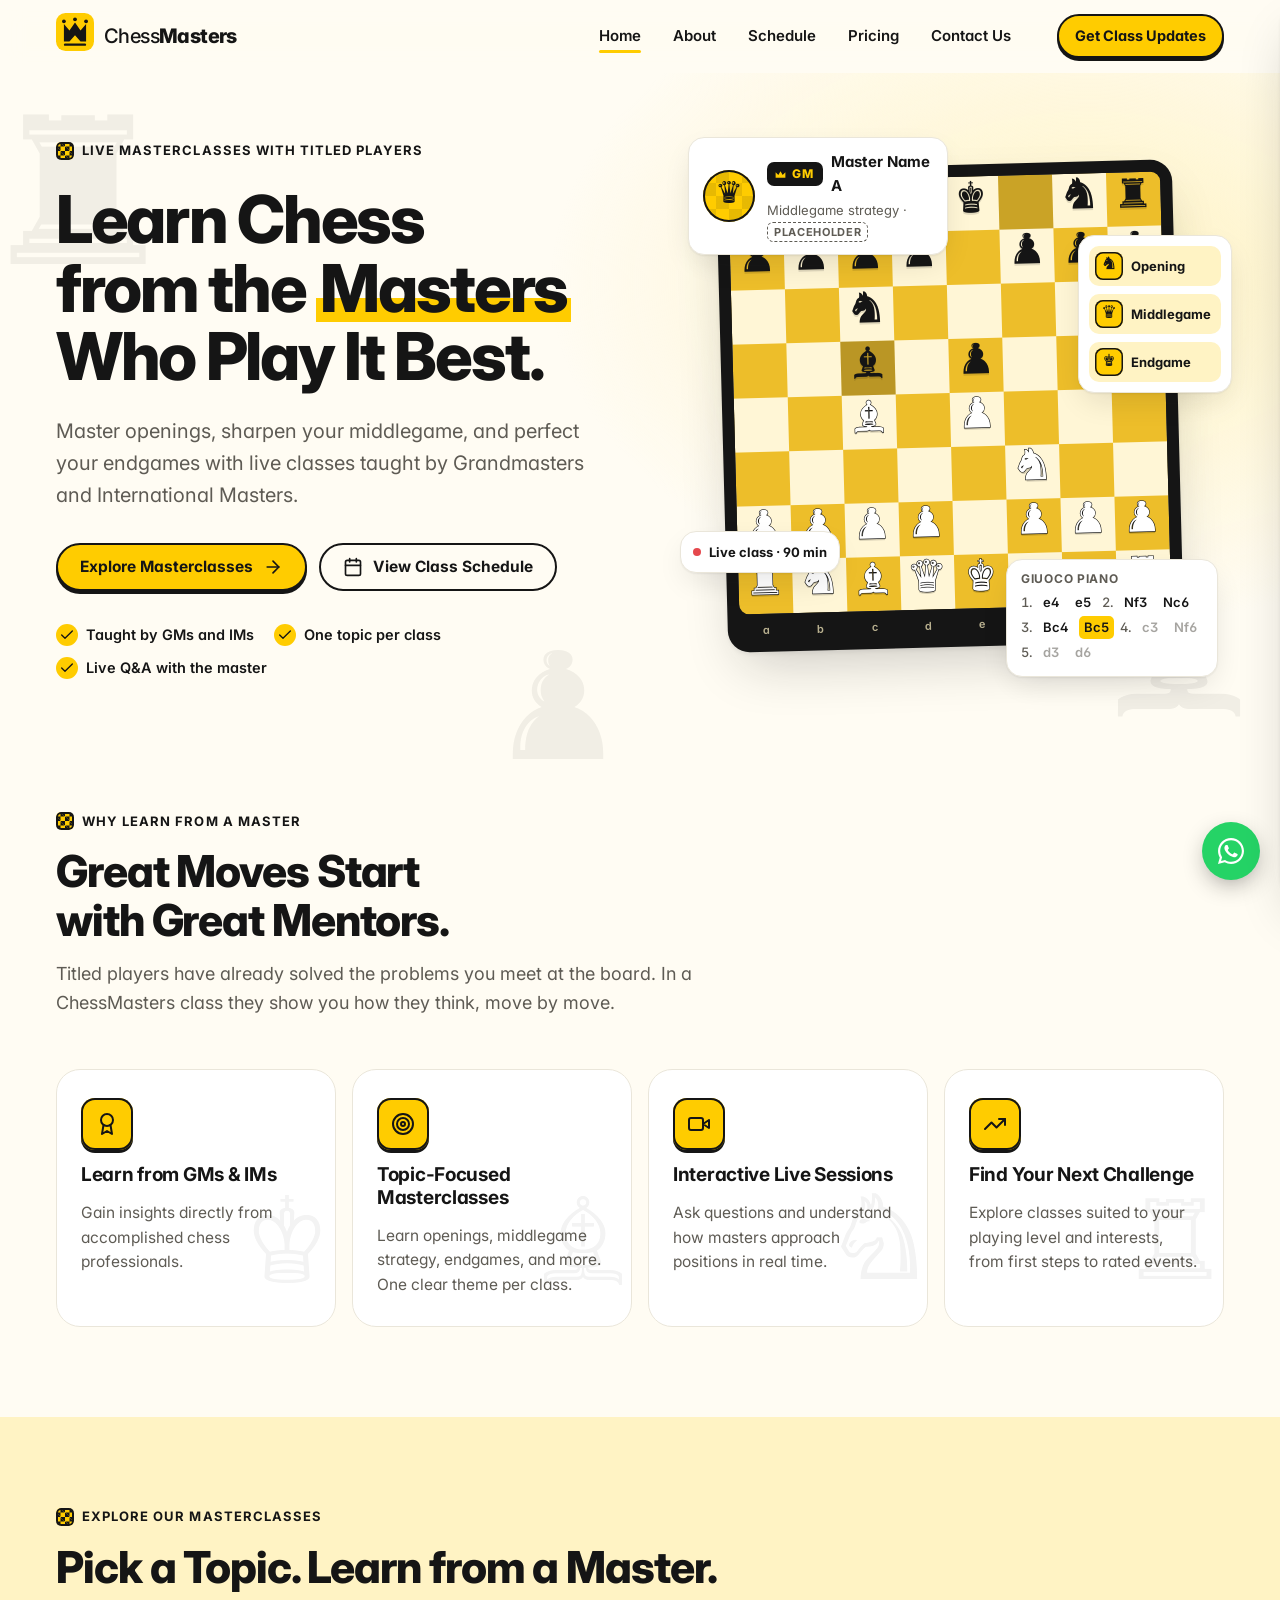
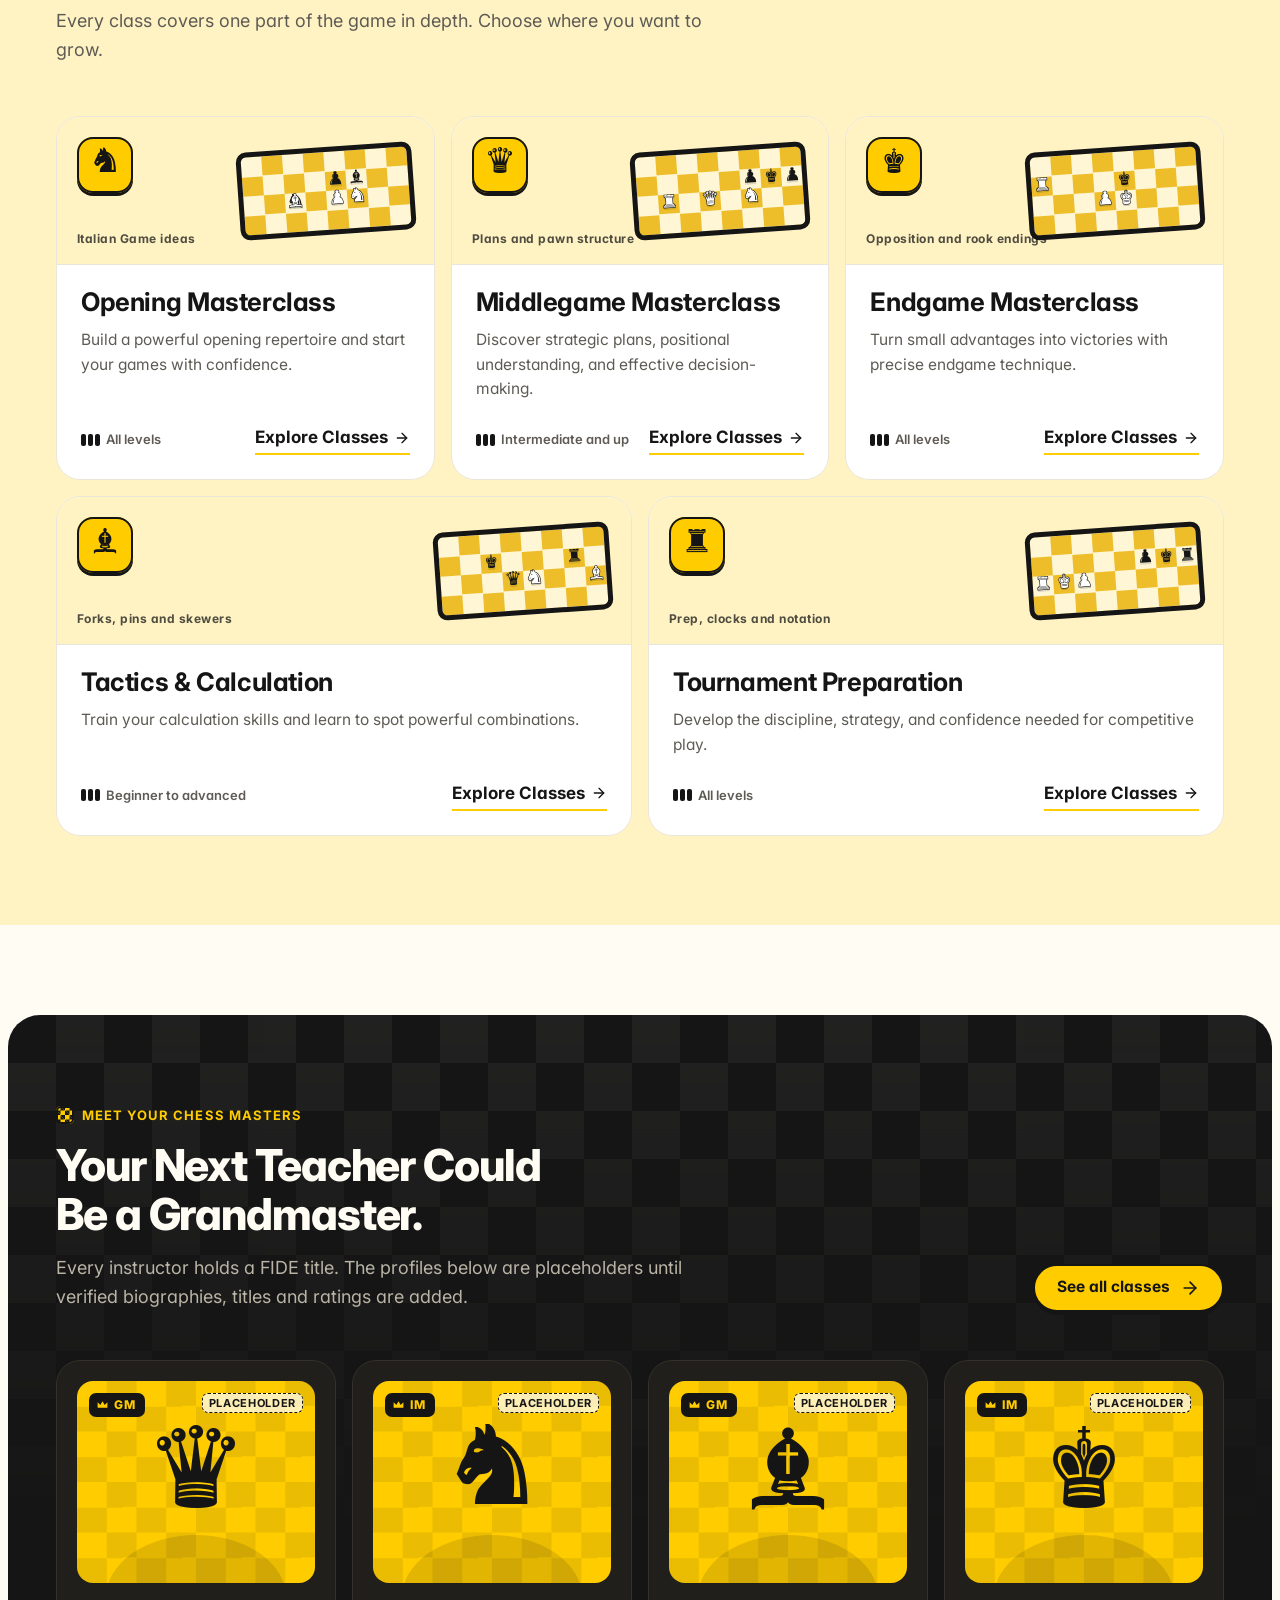
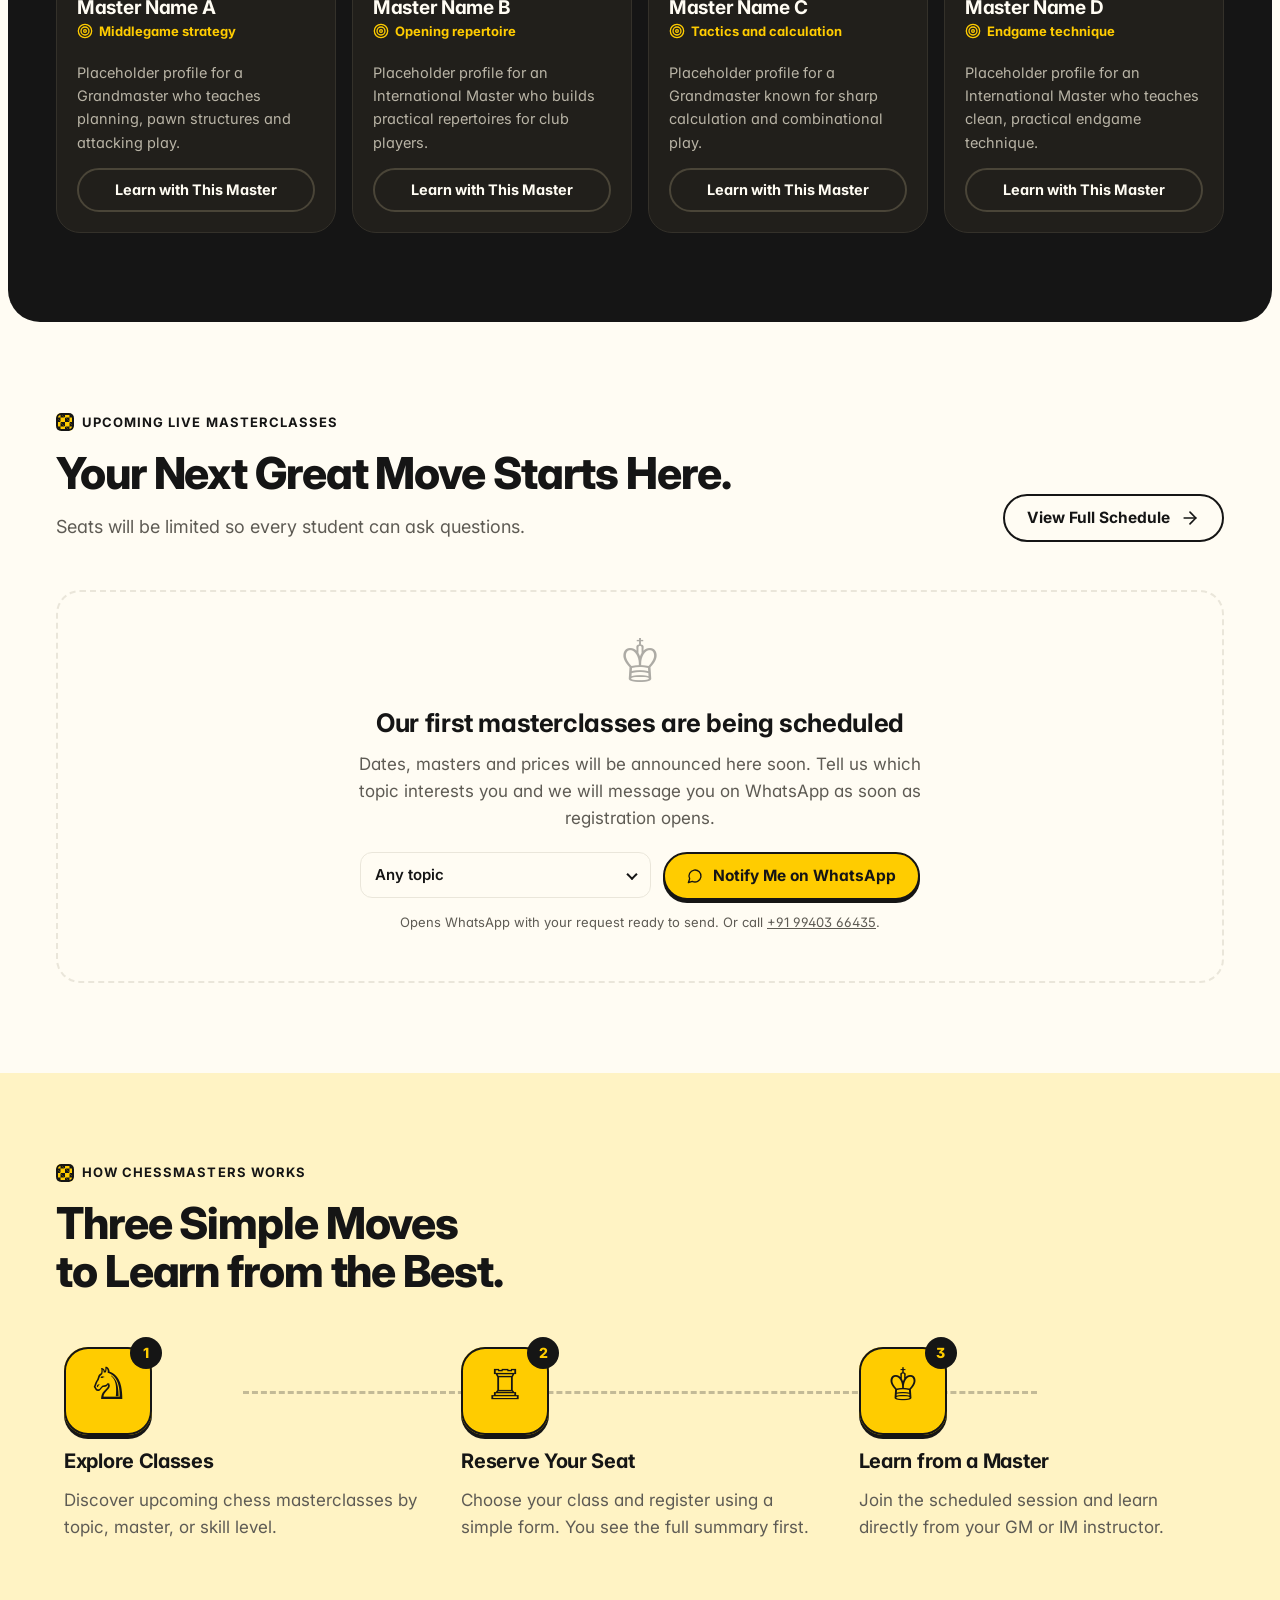
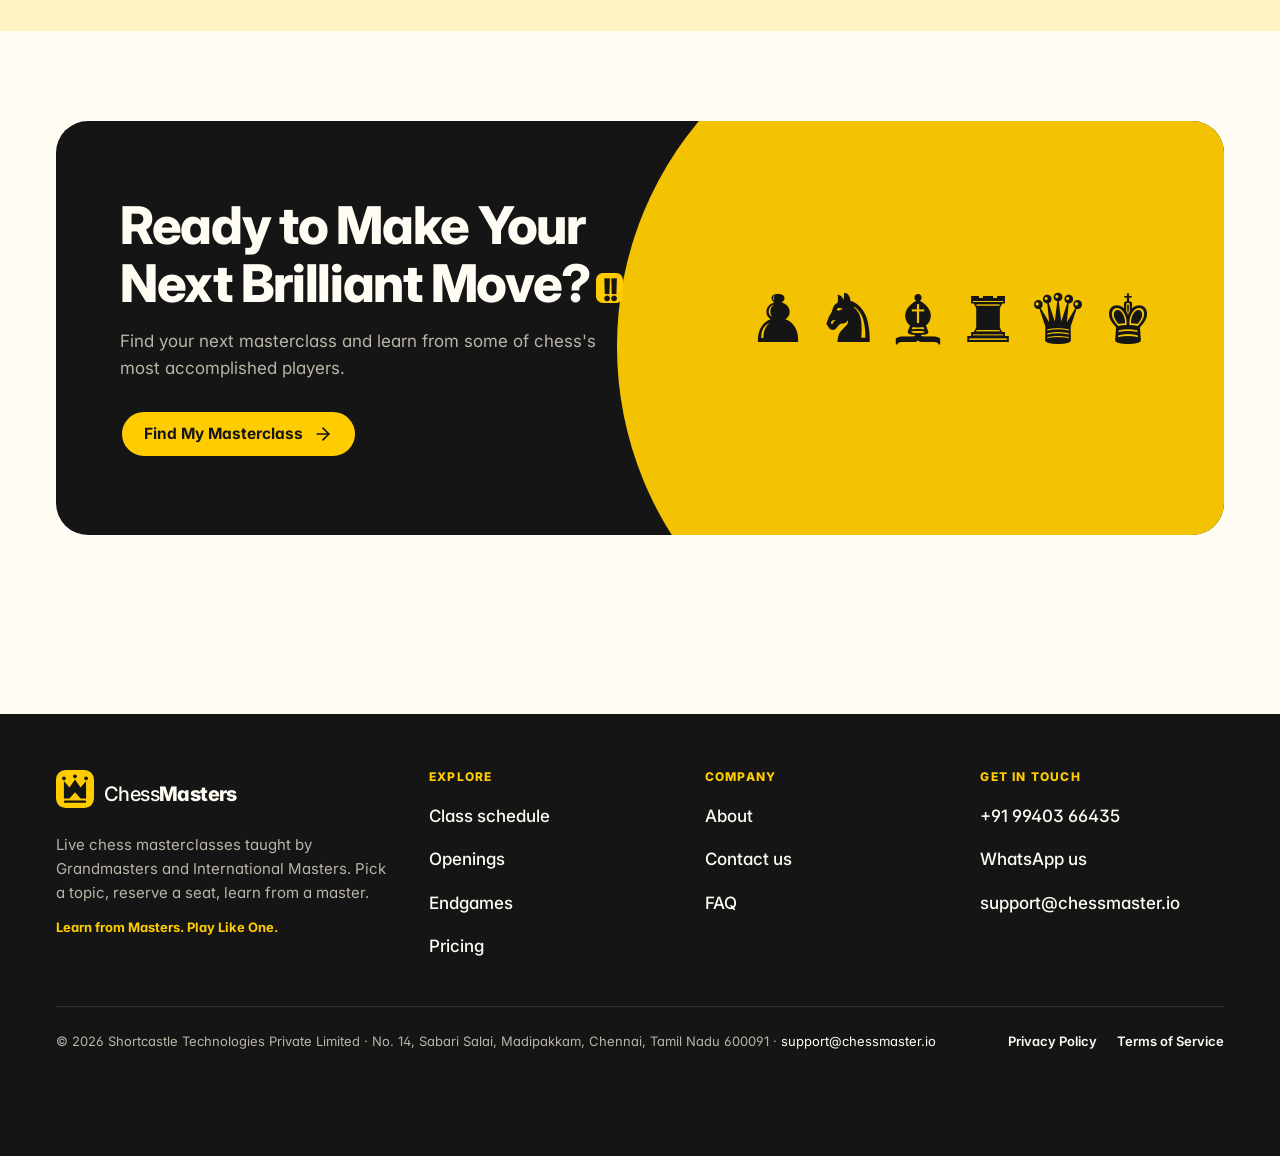
==== commit 811bc3cd: "Add /privacy and /terms pages and company details in the footer - privacy.html and terms.html as sta" ====
--- a/index.html
+++ b/index.html
@@ -393,7 +393,7 @@
 @media (max-width:960px){.dgrid{grid-template-columns:1fr}.side{position:static}
   .mbar{display:flex;position:fixed;left:0;right:0;bottom:0;z-index:40;align-items:center;justify-content:space-between;gap:12px;background:var(--card);border-top:1px solid var(--line);box-shadow:0 -8px 24px -12px rgba(21,21,21,.25);padding:12px var(--gut-r) calc(12px + env(safe-area-inset-bottom,0px)) var(--gut);transform:translateY(0);transition:transform .3s}
   .mbar.hide{transform:translateY(110%)}
-  .has-mbar footer.site{padding-bottom:calc(88px + env(safe-area-inset-bottom,0px))}}
+  .has-mbar footer.site{padding-bottom:calc(176px + env(safe-area-inset-bottom,0px))}}
 @media (max-width:560px){.twocol{grid-template-columns:1fr}.mpanel{grid-template-columns:1fr}}
 
 /* Forms */
@@ -521,7 +521,13 @@
 footer.site ul a{text-decoration:none;color:var(--band-fg);display:inline-block;padding:6px 0;font-weight:500}
 footer.site ul a:hover{color:var(--y)}
 .fbottom{display:flex;flex-wrap:wrap;justify-content:space-between;gap:12px;margin-top:40px;padding-top:24px;border-top:1px solid var(--band-line);font-size:.8125rem;color:var(--band-muted)}
-.fbottom .tag{color:var(--y);font-weight:700}
+.fbottom{align-items:center}
+.fbottom a{color:var(--band-fg);text-decoration:none}
+.fbottom a:hover{color:var(--y)}
+.flinks{display:flex;gap:20px;font-weight:600}
+/* Leave room under the footer so the floating WhatsApp button never covers the last links */
+footer.site{padding-bottom:calc(104px + env(safe-area-inset-bottom,0px))}
+footer.site p.tag{color:var(--y);font-weight:700;font-size:.8125rem;margin-top:12px}
 @media (max-width:760px){.fgrid2{grid-template-columns:1fr 1fr}.fgrid2>div:first-child{grid-column:1/-1}}
 
 /* View transitions and reveal */
@@ -566,12 +572,12 @@
 <footer class="site">
   <div class="wrap">
     <div class="fgrid2">
-      <div><a class="brand" href="#home" style="color:#FFFCF3"><span id="ftLogo"></span><span><em>Chess</em><b>Masters</b></span></a><p>Live chess masterclasses taught by Grandmasters and International Masters. Pick a topic, reserve a seat, learn from a master.</p></div>
+      <div><a class="brand" href="#home" style="color:#FFFCF3"><span id="ftLogo"></span><span><em>Chess</em><b>Masters</b></span></a><p>Live chess masterclasses taught by Grandmasters and International Masters. Pick a topic, reserve a seat, learn from a master.</p><p class="tag">Learn from Masters. Play Like One.</p></div>
       <div><h4>Explore</h4><ul><li><a href="#schedule">Class schedule</a></li><li><a href="#schedule-opening">Openings</a></li><li><a href="#schedule-endgame">Endgames</a></li><li><a href="#pricing">Pricing</a></li></ul></div>
       <div><h4>Company</h4><ul><li><a href="#about">About</a></li><li><a href="#contact">Contact us</a></li><li><a href="#pricing">FAQ</a></li></ul></div>
       <div><h4>Get in touch</h4><ul><li><a href="tel:+919940366435">+91 99403 66435</a></li><li><a href="https://wa.me/919940366435" target="_blank" rel="noopener">WhatsApp us</a></li><li><a href="mailto:support@chessmaster.io">support@chessmaster.io</a></li></ul></div>
     </div>
-    <div class="fbottom"><span>© 2026 ChessMasters</span><span class="tag">Learn from Masters. Play Like One.</span></div>
+    <div class="fbottom"><span>© 2026 Shortcastle Technologies Private Limited · No. 14, Sabari Salai, Madipakkam, Chennai, Tamil Nadu 600091 · <a href="mailto:support@chessmaster.io">support@chessmaster.io</a></span><span class="flinks"><a href="/privacy">Privacy Policy</a><a href="/terms">Terms of Service</a></span></div>
   </div>
 </footer>
 <div class="mbar" id="mbar" hidden></div>
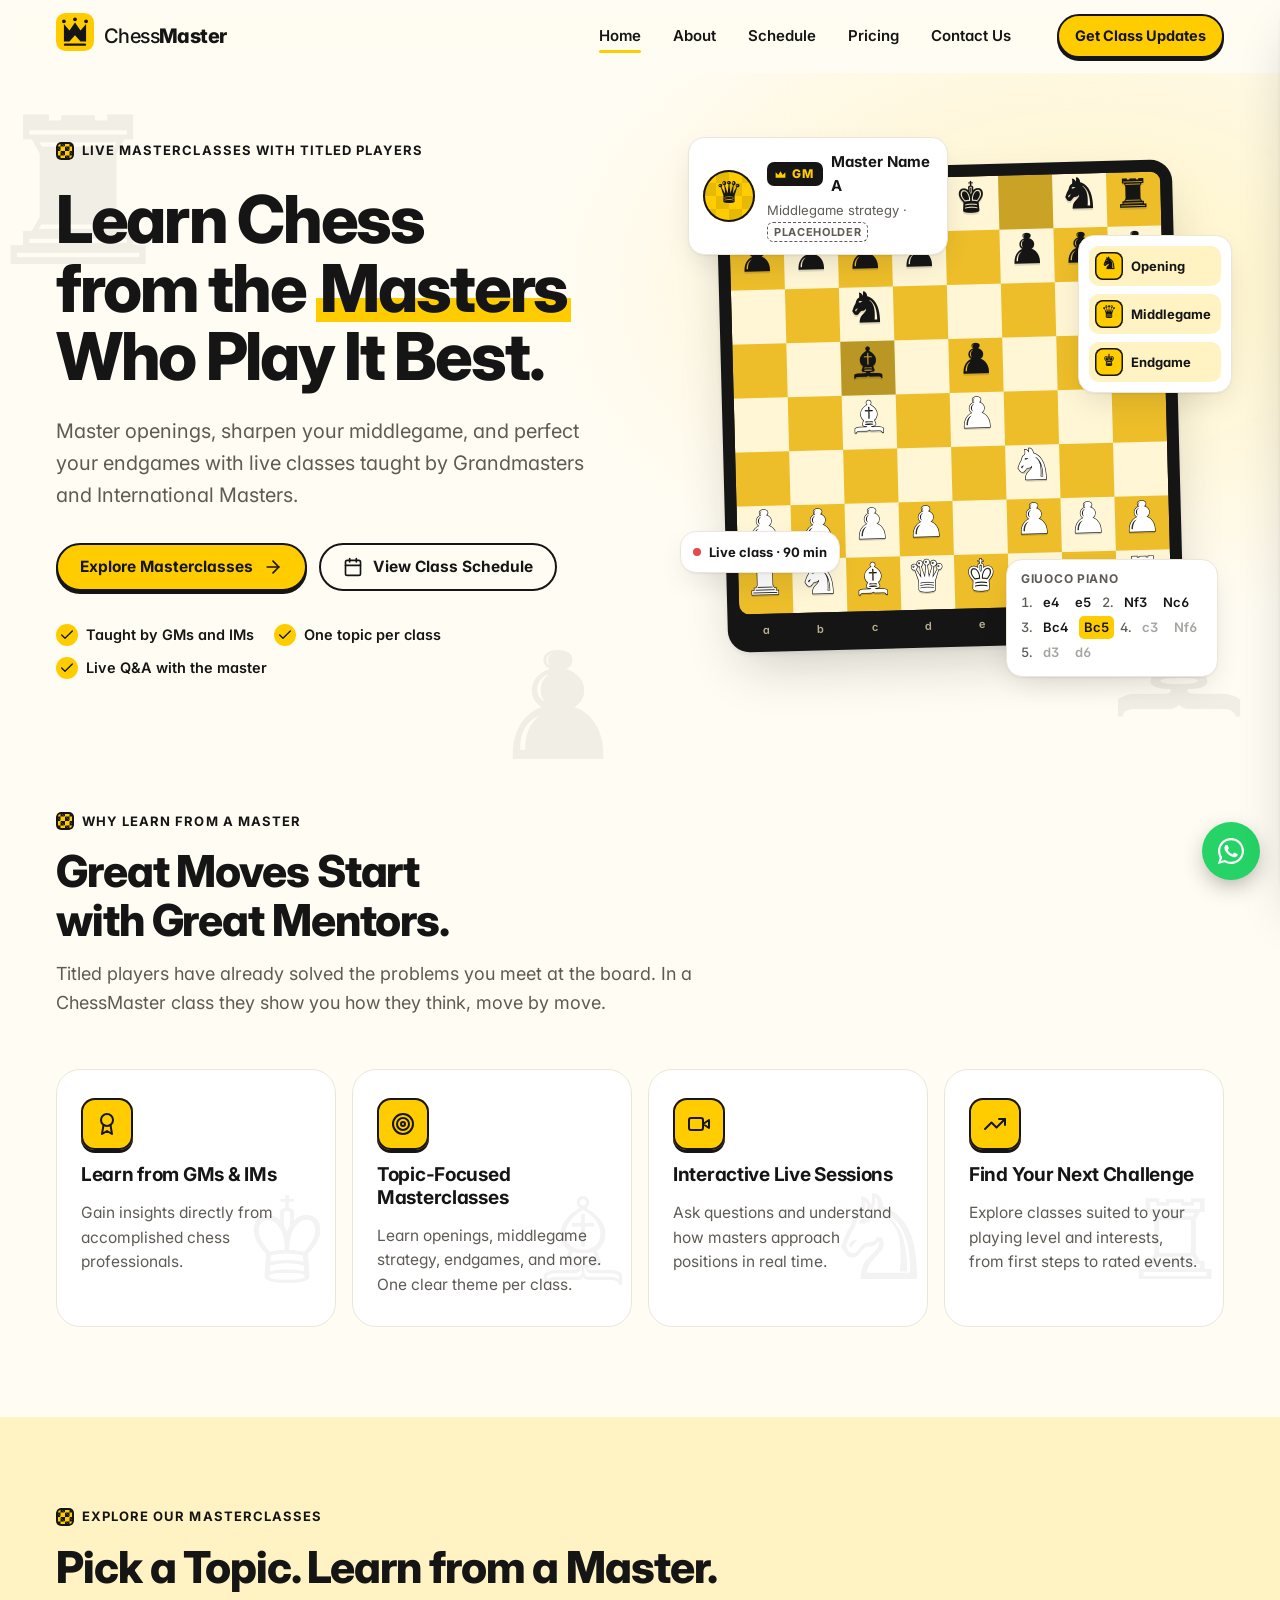
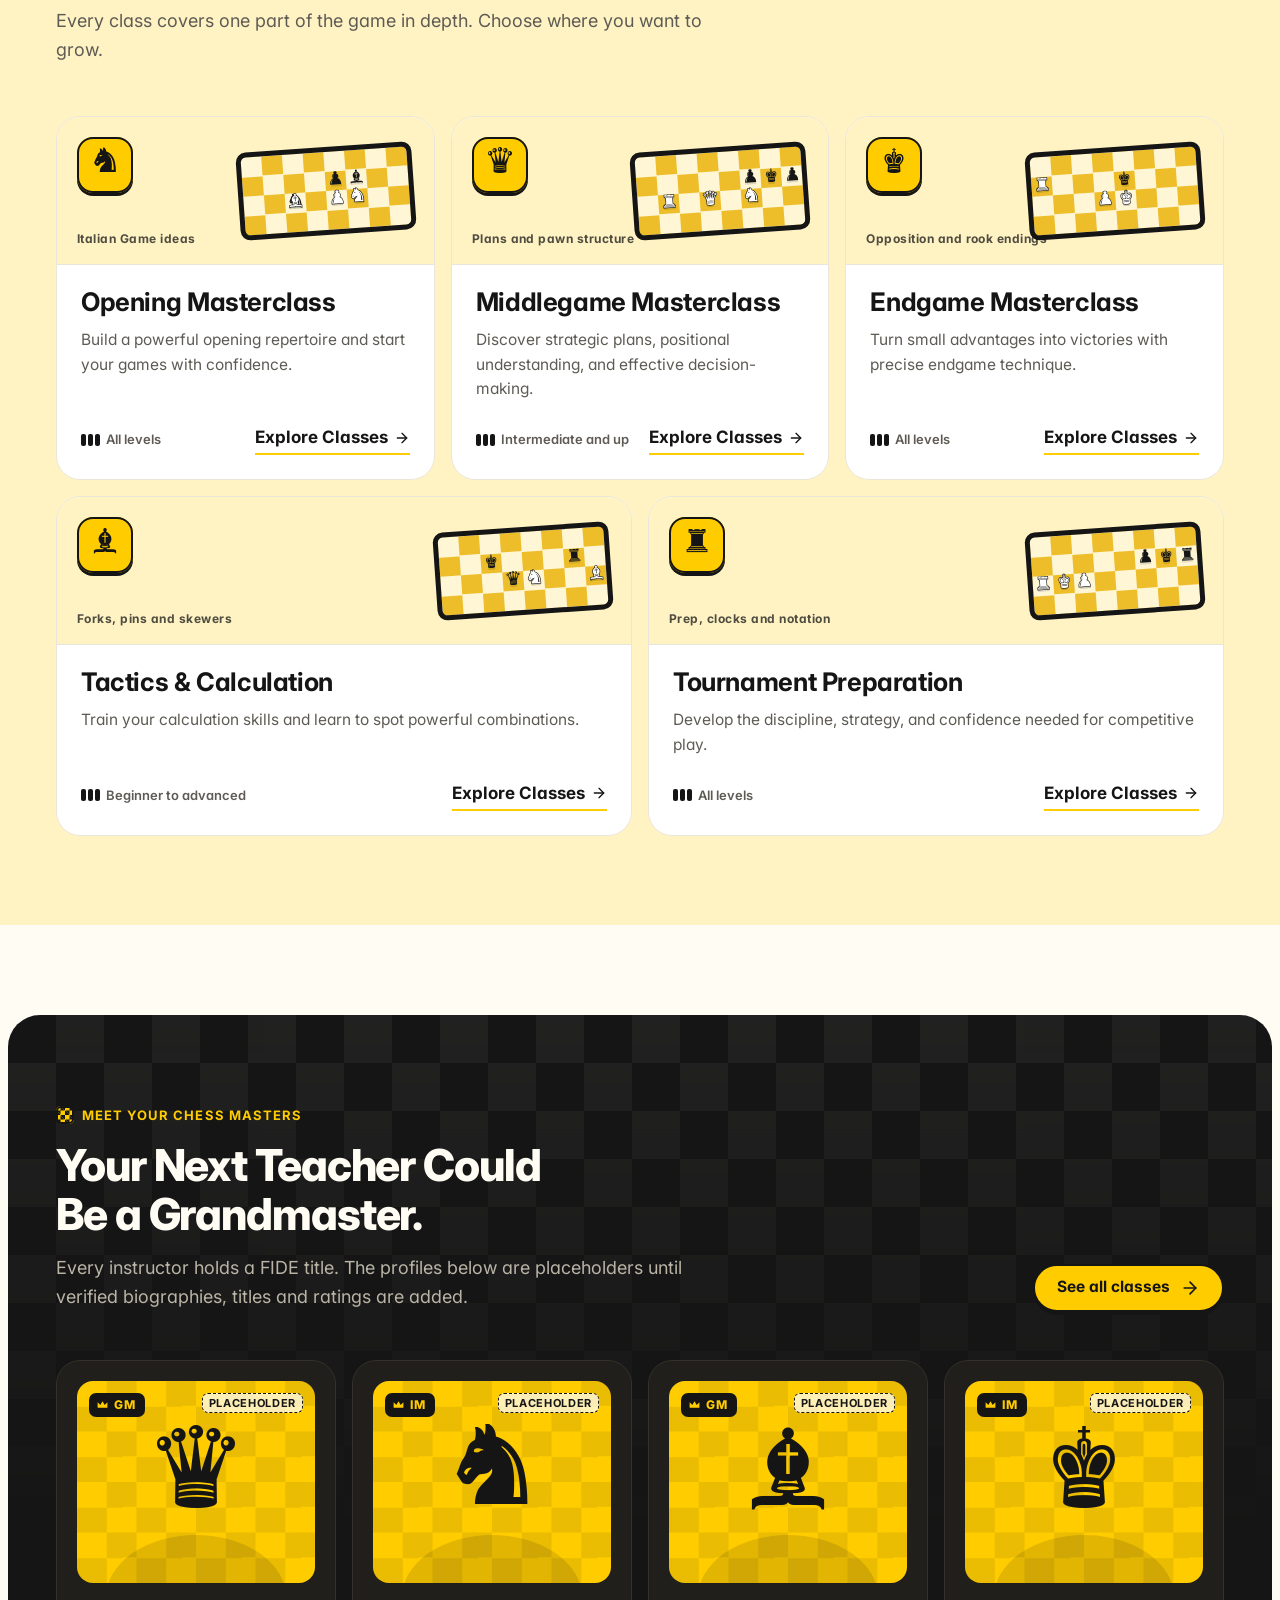
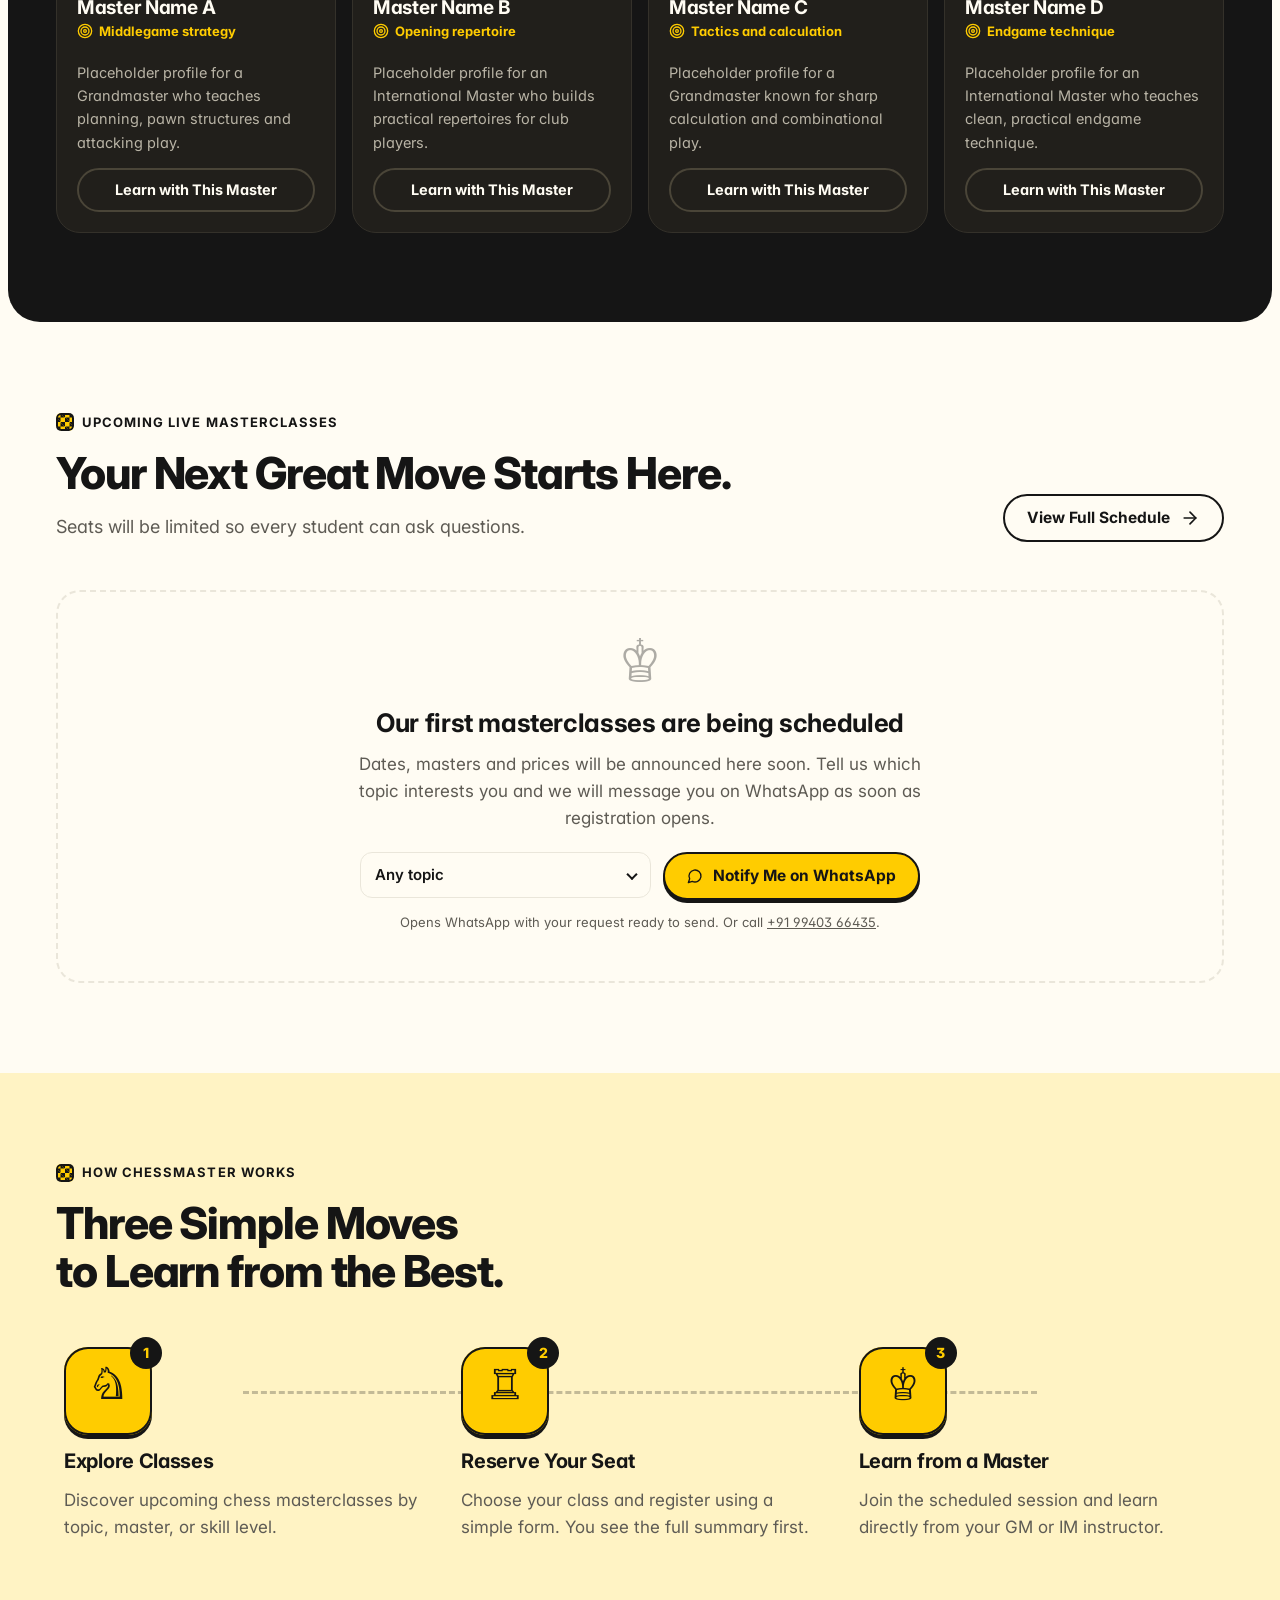
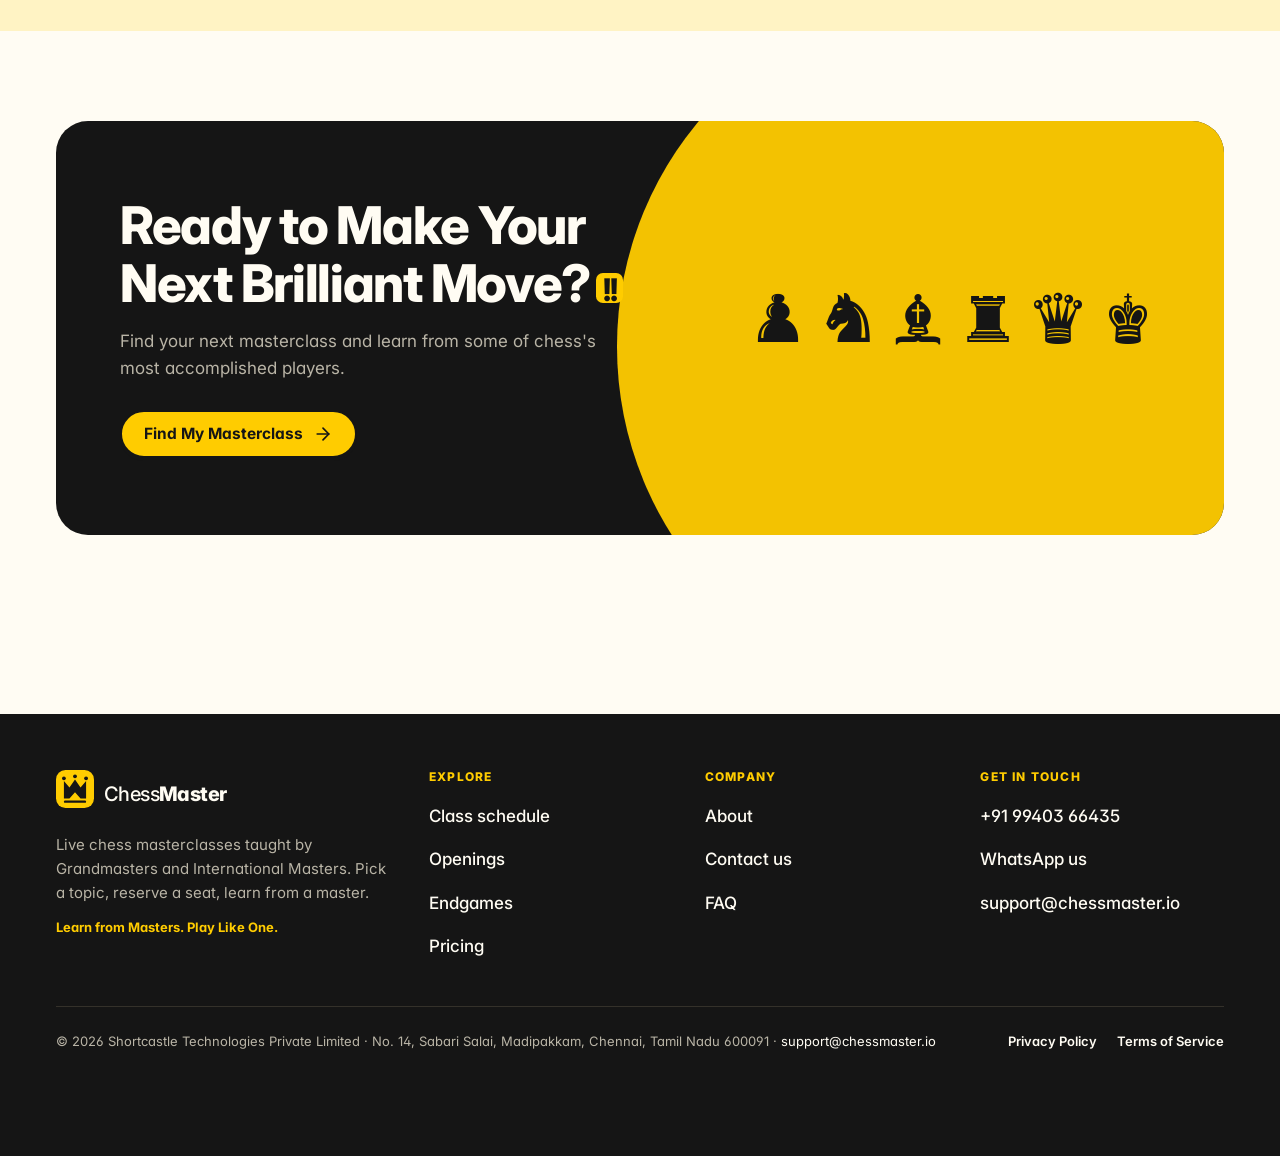
==== commit fd1a9746: "Rename brand from ChessMasters to ChessMaster - Header, drawer, footer logo text and every page titl" ====
--- a/index.html
+++ b/index.html
@@ -3,9 +3,9 @@
 <head>
 <meta charset="utf-8">
 <meta name="viewport" content="width=device-width, initial-scale=1, viewport-fit=cover">
-<title>ChessMasters</title>
+<title>ChessMaster</title>
 <meta name="claude:viewport-fit-sides" content="cover">
-<meta name="description" content="ChessMasters: live chess masterclasses taught by Grandmasters and International Masters. Openings, middlegames, endgames, tactics and tournament preparation.">
+<meta name="description" content="ChessMaster: live chess masterclasses taught by Grandmasters and International Masters. Openings, middlegames, endgames, tactics and tournament preparation.">
 <link rel="icon" href="data:image/svg+xml,%3Csvg xmlns='http://www.w3.org/2000/svg' viewBox='0 0 48 48'%3E%3Crect width='48' height='48' rx='12' fill='%23FFCC00'/%3E%3Cpath d='M10 36V14l7 8 7-10 7 10 7-8v22h-7l-7-8-7 8z' fill='%23151515'/%3E%3Ccircle cx='10' cy='10.5' r='2.4' fill='%23151515'/%3E%3Ccircle cx='24' cy='8' r='2.4' fill='%23151515'/%3E%3Ccircle cx='38' cy='10.5' r='2.4' fill='%23151515'/%3E%3Crect x='10' y='38.5' width='28' height='3' rx='1.5' fill='%23151515'/%3E%3C/svg%3E">
 <link rel="preconnect" href="https://fonts.googleapis.com">
 <link rel="preconnect" href="https://fonts.gstatic.com" crossorigin>
@@ -552,7 +552,7 @@
 <body>
 <header class="site" id="hdr">
   <div class="wrap hbar">
-    <a class="brand" href="#home" aria-label="ChessMasters home"><span id="hdrLogo"></span><span><em>Chess</em><b>Masters</b></span></a>
+    <a class="brand" href="#home" aria-label="ChessMaster home"><span id="hdrLogo"></span><span><em>Chess</em><b>Master</b></span></a>
     <nav class="main" aria-label="Primary" id="nav"></nav>
     <a class="btn btn-y btn-sm hcta" href="#schedule">Get Class Updates</a>
     <button class="menu-btn" id="menuBtn" aria-label="Open menu" aria-expanded="false" aria-controls="drawer"><svg class="i" viewBox="0 0 24 24"><path d="M4 6h16M4 12h16M4 18h16"/></svg></button>
@@ -561,7 +561,7 @@
 <div class="drawer" id="drawer" aria-hidden="true">
   <div class="scrim" data-close></div>
   <div class="panel" role="dialog" aria-modal="true" aria-label="Menu">
-    <div class="ptop"><a class="brand" href="#home"><span id="drLogo"></span><span><em>Chess</em><b>Masters</b></span></a><button class="menu-btn" style="display:grid" data-close aria-label="Close menu"><svg class="i" viewBox="0 0 24 24"><path d="M18 6 6 18M6 6l12 12"/></svg></button></div>
+    <div class="ptop"><a class="brand" href="#home"><span id="drLogo"></span><span><em>Chess</em><b>Master</b></span></a><button class="menu-btn" style="display:grid" data-close aria-label="Close menu"><svg class="i" viewBox="0 0 24 24"><path d="M18 6 6 18M6 6l12 12"/></svg></button></div>
     <nav id="dnav" aria-label="Mobile"></nav>
     <div class="pfoot"><a class="btn btn-y btn-block" href="#schedule">Get Class Updates</a><p class="cap muted" style="text-align:center">Live classes with Grandmasters and International Masters</p></div>
   </div>
@@ -572,7 +572,7 @@
 <footer class="site">
   <div class="wrap">
     <div class="fgrid2">
-      <div><a class="brand" href="#home" style="color:#FFFCF3"><span id="ftLogo"></span><span><em>Chess</em><b>Masters</b></span></a><p>Live chess masterclasses taught by Grandmasters and International Masters. Pick a topic, reserve a seat, learn from a master.</p><p class="tag">Learn from Masters. Play Like One.</p></div>
+      <div><a class="brand" href="#home" style="color:#FFFCF3"><span id="ftLogo"></span><span><em>Chess</em><b>Master</b></span></a><p>Live chess masterclasses taught by Grandmasters and International Masters. Pick a topic, reserve a seat, learn from a master.</p><p class="tag">Learn from Masters. Play Like One.</p></div>
       <div><h4>Explore</h4><ul><li><a href="#schedule">Class schedule</a></li><li><a href="#schedule-opening">Openings</a></li><li><a href="#schedule-endgame">Endgames</a></li><li><a href="#pricing">Pricing</a></li></ul></div>
       <div><h4>Company</h4><ul><li><a href="#about">About</a></li><li><a href="#contact">Contact us</a></li><li><a href="#pricing">FAQ</a></li></ul></div>
       <div><h4>Get in touch</h4><ul><li><a href="tel:+919940366435">+91 99403 66435</a></li><li><a href="https://wa.me/919940366435" target="_blank" rel="noopener">WhatsApp us</a></li><li><a href="mailto:support@chessmaster.io">support@chessmaster.io</a></li></ul></div>
@@ -685,7 +685,7 @@
 function bindNotify(){
   const f=$('#notifyForm');if(!f)return;
   f.onsubmit=e=>{e.preventDefault();const t=topicOf($('#nTopic').value);
-    openWA(`Hi ChessMasters, please notify me when registration opens${t?' for the '+t.name:''}.`)};
+    openWA(`Hi ChessMaster, please notify me when registration opens${t?' for the '+t.name:''}.`)};
 }
 const topicOf=id=>DATA.topics.find(t=>t.id===id);
 const masterOf=id=>DATA.masters.find(m=>m.id===id);
@@ -697,10 +697,10 @@
 
 /* Logo: crown-M mark. Editable SVG. */
 function logoMark(fill='#FFCC00',ink='#151515',size=48){
-  return `<svg viewBox="0 0 48 48" width="${size}" height="${size}" xmlns="http://www.w3.org/2000/svg" role="img" aria-label="ChessMasters"><rect width="48" height="48" rx="12" fill="${fill}"/><path d="M10 36V14l7 8 7-10 7 10 7-8v22h-7l-7-8-7 8z" fill="${ink}"/><circle cx="10" cy="10.5" r="2.4" fill="${ink}"/><circle cx="24" cy="8" r="2.4" fill="${ink}"/><circle cx="38" cy="10.5" r="2.4" fill="${ink}"/><rect x="10" y="38.5" width="28" height="3" rx="1.5" fill="${ink}"/></svg>`;
+  return `<svg viewBox="0 0 48 48" width="${size}" height="${size}" xmlns="http://www.w3.org/2000/svg" role="img" aria-label="ChessMaster"><rect width="48" height="48" rx="12" fill="${fill}"/><path d="M10 36V14l7 8 7-10 7 10 7-8v22h-7l-7-8-7 8z" fill="${ink}"/><circle cx="10" cy="10.5" r="2.4" fill="${ink}"/><circle cx="24" cy="8" r="2.4" fill="${ink}"/><circle cx="38" cy="10.5" r="2.4" fill="${ink}"/><rect x="10" y="38.5" width="28" height="3" rx="1.5" fill="${ink}"/></svg>`;
 }
 function logoFull(tile='#FFCC00',mark='#151515',text='#151515'){
-  return `<svg viewBox="0 0 252 48" width="252" height="48" xmlns="http://www.w3.org/2000/svg" role="img" aria-label="ChessMasters"><rect width="48" height="48" rx="12" fill="${tile}"/><path d="M10 36V14l7 8 7-10 7 10 7-8v22h-7l-7-8-7 8z" fill="${mark}"/><circle cx="10" cy="10.5" r="2.4" fill="${mark}"/><circle cx="24" cy="8" r="2.4" fill="${mark}"/><circle cx="38" cy="10.5" r="2.4" fill="${mark}"/><rect x="10" y="38.5" width="28" height="3" rx="1.5" fill="${mark}"/><text x="60" y="33" font-family="Inter, Arial, sans-serif" font-size="26" letter-spacing="-0.8" fill="${text}"><tspan font-weight="500">Chess</tspan><tspan font-weight="800">Masters</tspan></text></svg>`;
+  return `<svg viewBox="0 0 238 48" width="238" height="48" xmlns="http://www.w3.org/2000/svg" role="img" aria-label="ChessMaster"><rect width="48" height="48" rx="12" fill="${tile}"/><path d="M10 36V14l7 8 7-10 7 10 7-8v22h-7l-7-8-7 8z" fill="${mark}"/><circle cx="10" cy="10.5" r="2.4" fill="${mark}"/><circle cx="24" cy="8" r="2.4" fill="${mark}"/><circle cx="38" cy="10.5" r="2.4" fill="${mark}"/><rect x="10" y="38.5" width="28" height="3" rx="1.5" fill="${mark}"/><text x="60" y="33" font-family="Inter, Arial, sans-serif" font-size="26" letter-spacing="-0.8" fill="${text}"><tspan font-weight="500">Chess</tspan><tspan font-weight="800">Master</tspan></text></svg>`;
 }
 
 /* Timezone and dates */
@@ -823,7 +823,7 @@
 
   <section class="section rv" style="padding-top:clamp(24px,3vw,40px)">
     <div class="wrap">
-      ${sectionHead('Why learn from a master','Great Moves Start with Great Mentors.','Titled players have already solved the problems you meet at the board. In a ChessMasters class they show you how they think, move by move.')}
+      ${sectionHead('Why learn from a master','Great Moves Start with Great Mentors.','Titled players have already solved the problems you meet at the board. In a ChessMaster class they show you how they think, move by move.')}
       <div class="bgrid stagger">
         ${[['award','Learn from GMs &amp; IMs','Gain insights directly from accomplished chess professionals.','♔'],
            ['target','Topic-Focused Masterclasses','Learn openings, middlegame strategy, endgames, and more. One clear theme per class.','♗'],
@@ -876,7 +876,7 @@
 
   <section class="section rv" style="background:var(--bg2)">
     <div class="wrap">
-      ${sectionHead('How ChessMasters works','Three Simple Moves to Learn from the Best.')}
+      ${sectionHead('How ChessMaster works','Three Simple Moves to Learn from the Best.')}
       <div class="steps">
         ${[['♘','Explore Classes','Discover upcoming chess masterclasses by topic, master, or skill level.'],
            ['♖','Reserve Your Seat','Choose your class and register using a simple form. You see the full summary first.'],
@@ -901,8 +901,8 @@
 
 function viewAbout(){
   return `<div class="view">
-  <section class="phero"><div class="wrap"><div class="shead"><span class="eyebrow">About ChessMasters</span><h1 style="font-size:clamp(2.25rem,1.5rem + 3vw,3.5rem)">A New Way to Learn Chess. Straight from the Masters.</h1>
-    <p>ChessMasters connects aspiring players with Grandmasters and International Masters through focused, live classes. Each class takes one topic and goes deep, with the master explaining their thinking and taking questions.</p></div></div></section>
+  <section class="phero"><div class="wrap"><div class="shead"><span class="eyebrow">About ChessMaster</span><h1 style="font-size:clamp(2.25rem,1.5rem + 3vw,3.5rem)">A New Way to Learn Chess. Straight from the Masters.</h1>
+    <p>ChessMaster connects aspiring players with Grandmasters and International Masters through focused, live classes. Each class takes one topic and goes deep, with the master explaining their thinking and taking questions.</p></div></div></section>
 
   <section class="section" style="padding-top:clamp(16px,2vw,24px)"><div class="wrap agrid">
     <div><span class="eyebrow">Our vision</span><p class="quote" style="margin-top:20px">Every chess player deserves the chance to learn from someone who has mastered the game.</p></div>
@@ -912,7 +912,7 @@
     </div></div></section>
 
   <section class="section rv" style="background:var(--bg2)"><div class="wrap">
-    ${sectionHead('What makes ChessMasters different','Focused classes, titled teachers, clear choices.')}
+    ${sectionHead('What makes ChessMaster different','Focused classes, titled teachers, clear choices.')}
     <div class="bgrid stagger">
       ${[['award','Titled instructors only','Every class is taught by a FIDE Grandmaster or International Master.'],
          ['layers','One topic per class','No mixed lessons. Openings, middlegames, endgames, tactics or tournament play.'],
@@ -1112,7 +1112,7 @@
         <div class="field"><label for="phone">Phone number *</label><div class="phone"><span class="sel"><select class="inp" id="cc" name="cc" aria-label="Country code"><option value="+91">IN +91</option><option value="+1">US +1</option><option value="+44">UK +44</option><option value="+971">AE +971</option><option value="+65">SG +65</option><option value="+61">AU +61</option></select></span><input class="inp" id="phone" name="phone" type="tel" inputmode="tel" autocomplete="tel-national" placeholder="98765 43210"></div><span class="ferr">${ic('alert','sm')}Enter a phone number with 6 to 14 digits.</span></div>
         <div class="field full"><label for="cls">Selected class</label><input class="inp" id="cls" readonly value="${esc(c.title)} · ${m.title} ${esc(m.name)} · ${fDate(c.start)}"></div>
         <div class="field full" id="gcWrap" hidden><label class="chk"><input type="checkbox" id="gconsent"><span><b>I am the student's parent or legal guardian</b> and I agree to them taking part in this live online class.</span></label><span class="ferr">${ic('alert','sm')}A parent or guardian must give consent for students under 18.</span></div>
-        <div class="field full"><label class="chk"><input type="checkbox" id="consent"><span><b>I agree to ChessMasters using these details</b> to manage this registration and send class information. Details are not shared for marketing.</span></label><span class="ferr">${ic('alert','sm')}Please agree so we can process the registration.</span></div>
+        <div class="field full"><label class="chk"><input type="checkbox" id="consent"><span><b>I agree to ChessMaster using these details</b> to manage this registration and send class information. Details are not shared for marketing.</span></label><span class="ferr">${ic('alert','sm')}Please agree so we can process the registration.</span></div>
         <div class="full alert" role="note">${ic('info')}<span>This is a preview. Submitting shows a demo confirmation only. No seat is reserved and no payment is taken.</span></div>
         <div class="full"><button class="btn btn-y btn-block" id="regBtn" type="submit">Reserve My Seat ${ic('arrow','arrow')}</button></div>
       </div></form>`}
@@ -1174,7 +1174,7 @@
       <h2>Send a message</h2><p class="muted" style="margin-bottom:24px">All fields are required.</p>
       <div class="fgrid">
         <div class="field full"><label for="cname">Name</label><input class="inp" id="cname" autocomplete="name"><span class="ferr">${ic('alert','sm')}Enter your name.</span></div>
-        <div class="field full"><label for="csubj">Subject</label><span class="sel"><select class="inp" id="csubj"><option value="">Choose a subject</option><option>Choosing a class</option><option>Registration help</option><option>Pricing</option><option>Teaching with ChessMasters</option><option>Something else</option></select></span><span class="ferr">${ic('alert','sm')}Choose a subject.</span></div>
+        <div class="field full"><label for="csubj">Subject</label><span class="sel"><select class="inp" id="csubj"><option value="">Choose a subject</option><option>Choosing a class</option><option>Registration help</option><option>Pricing</option><option>Teaching with ChessMaster</option><option>Something else</option></select></span><span class="ferr">${ic('alert','sm')}Choose a subject.</span></div>
         <div class="field full"><label for="cmsg">Message</label><textarea class="inp" id="cmsg" placeholder="How can we help?"></textarea><span class="ferr">${ic('alert','sm')}Write a message of at least 10 characters.</span></div>
         <div class="full"><button class="btn btn-y btn-block" type="submit" id="cBtn">${ic('chat','sm')}Send on WhatsApp</button></div>
         <p class="full cap muted">Opens WhatsApp with your message ready to send to ${DATA.contact.phone}.</p>
@@ -1238,7 +1238,7 @@
     const ok=[setErr('cname',$('#cname').value.trim().length<2),setErr('csubj',!$('#csubj').value),setErr('cmsg',$('#cmsg').value.trim().length<10)];
     if(ok.includes(false)){$('.field.err',form).querySelector('input,select,textarea').focus();return}
     const name=$('#cname').value.trim();
-    const url=openWA(`Hi ChessMasters, I'm ${name}.\nSubject: ${$('#csubj').value}\n\n${$('#cmsg').value.trim()}`);
+    const url=openWA(`Hi ChessMaster, I'm ${name}.\nSubject: ${$('#csubj').value}\n\n${$('#cmsg').value.trim()}`);
     $('#contactArea').innerHTML=`<div class="formcard success" role="status"><span class="badge-ok">${ic('check')}</span><div><h2>Thanks, ${esc(name.split(' ')[0])}.</h2><p class="muted" style="margin-top:8px">WhatsApp has opened with your message ready. Press <b>Send</b> in WhatsApp to deliver it to us.</p></div><div style="display:flex;flex-wrap:wrap;gap:12px"><a class="btn btn-y" href="${url}" target="_blank" rel="noopener">${ic('chat','sm')}Open WhatsApp again</a><a class="btn btn-o" href="#home">Back to home</a></div></div>`;
   });
 }
@@ -1263,7 +1263,7 @@
 }
 
 /* ============ ROUTER ============ */
-const TITLES={home:'ChessMasters | Live Chess Masterclasses with GMs and IMs',about:'About | ChessMasters',schedule:'Class Schedule | ChessMasters',pricing:'Pricing | ChessMasters',contact:'Contact Us | ChessMasters'};
+const TITLES={home:'ChessMaster | Live Chess Masterclasses with GMs and IMs',about:'About | ChessMaster',schedule:'Class Schedule | ChessMaster',pricing:'Pricing | ChessMaster',contact:'Contact Us | ChessMaster'};
 let lastHash=null;
 function route(){
   let h=(location.hash||'#home').slice(1);
@@ -1278,9 +1278,9 @@
   } else if(h==='schedule'&&lastHash&&!lastHash.startsWith('class-')&&!lastHash.startsWith('register-')){Object.assign(F,DEF)}
   if(h.startsWith('class-')||h.startsWith('register-')){
     const reg=h.startsWith('register-'),c=classOf(h.slice(reg?9:6));nav='schedule';
-    if(!c){html=`<div class="view"><section class="section"><div class="wrap"><div class="empty"><span class="glyph">${G('♚')}</span><h1 style="font-size:2rem">Class not found</h1><p class="muted">It may have been removed from the schedule.</p><a class="btn btn-y" href="#schedule">See the schedule</a></div></div></section></div>`;document.title='Not found | ChessMasters'}
-    else if(reg){html=viewRegister(c);document.title=`Register: ${c.title} | ChessMasters`;after=()=>{bindRegister(c)}}
-    else{html=viewClass(c);document.title=`${c.title} | ChessMasters`;after=()=>{mbarFor(c);bindTz(()=>{lastHash=null;route()})}}
+    if(!c){html=`<div class="view"><section class="section"><div class="wrap"><div class="empty"><span class="glyph">${G('♚')}</span><h1 style="font-size:2rem">Class not found</h1><p class="muted">It may have been removed from the schedule.</p><a class="btn btn-y" href="#schedule">See the schedule</a></div></div></section></div>`;document.title='Not found | ChessMaster'}
+    else if(reg){html=viewRegister(c);document.title=`Register: ${c.title} | ChessMaster`;after=()=>{bindRegister(c)}}
+    else{html=viewClass(c);document.title=`${c.title} | ChessMaster`;after=()=>{mbarFor(c);bindTz(()=>{lastHash=null;route()})}}
   } else {
     const V={home:[viewHome,bindHome],about:[viewAbout,()=>{}],schedule:[viewSchedule,()=>{if(!DATA.classes.length)return bindNotify();bindSchedule();bindTz(()=>{renderResults();})}],pricing:[viewPricing,()=>{}],contact:[viewContact,bindContact]}[h];
     if(!V){h='home';nav='home'}
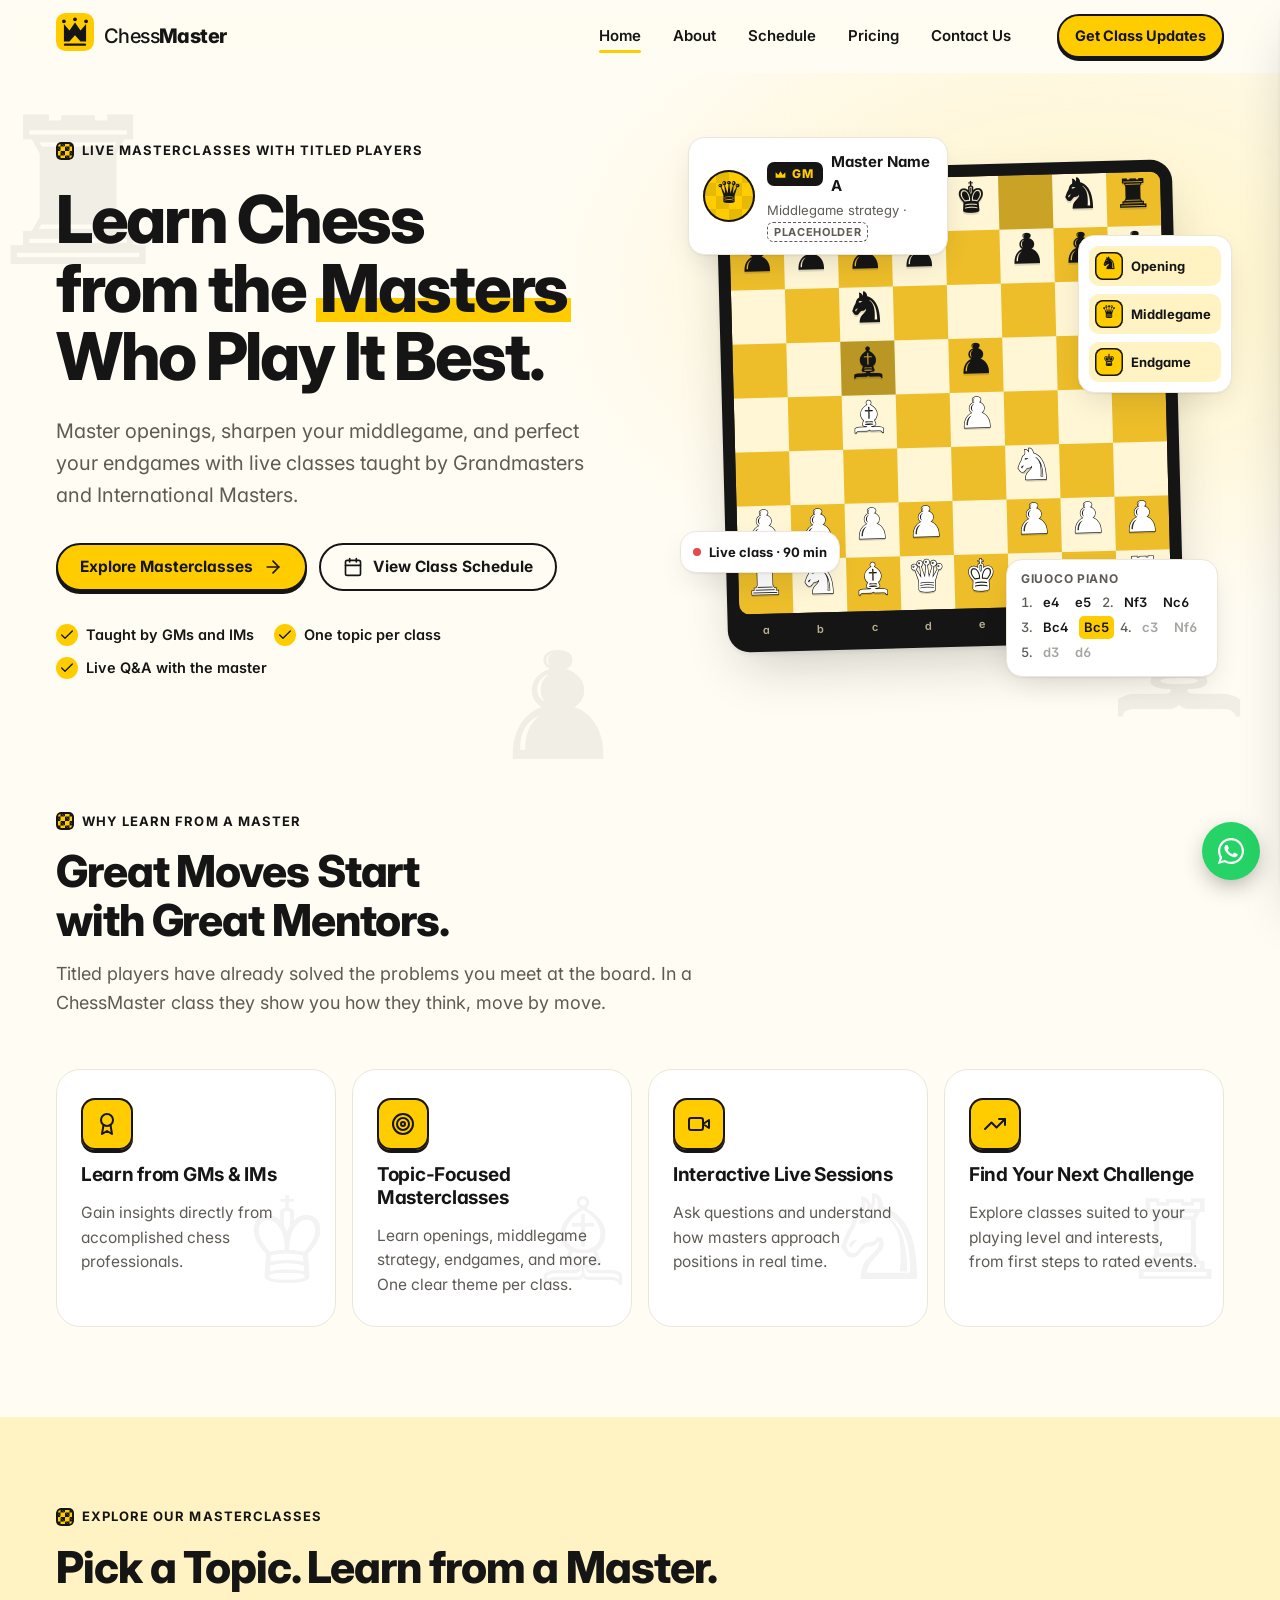
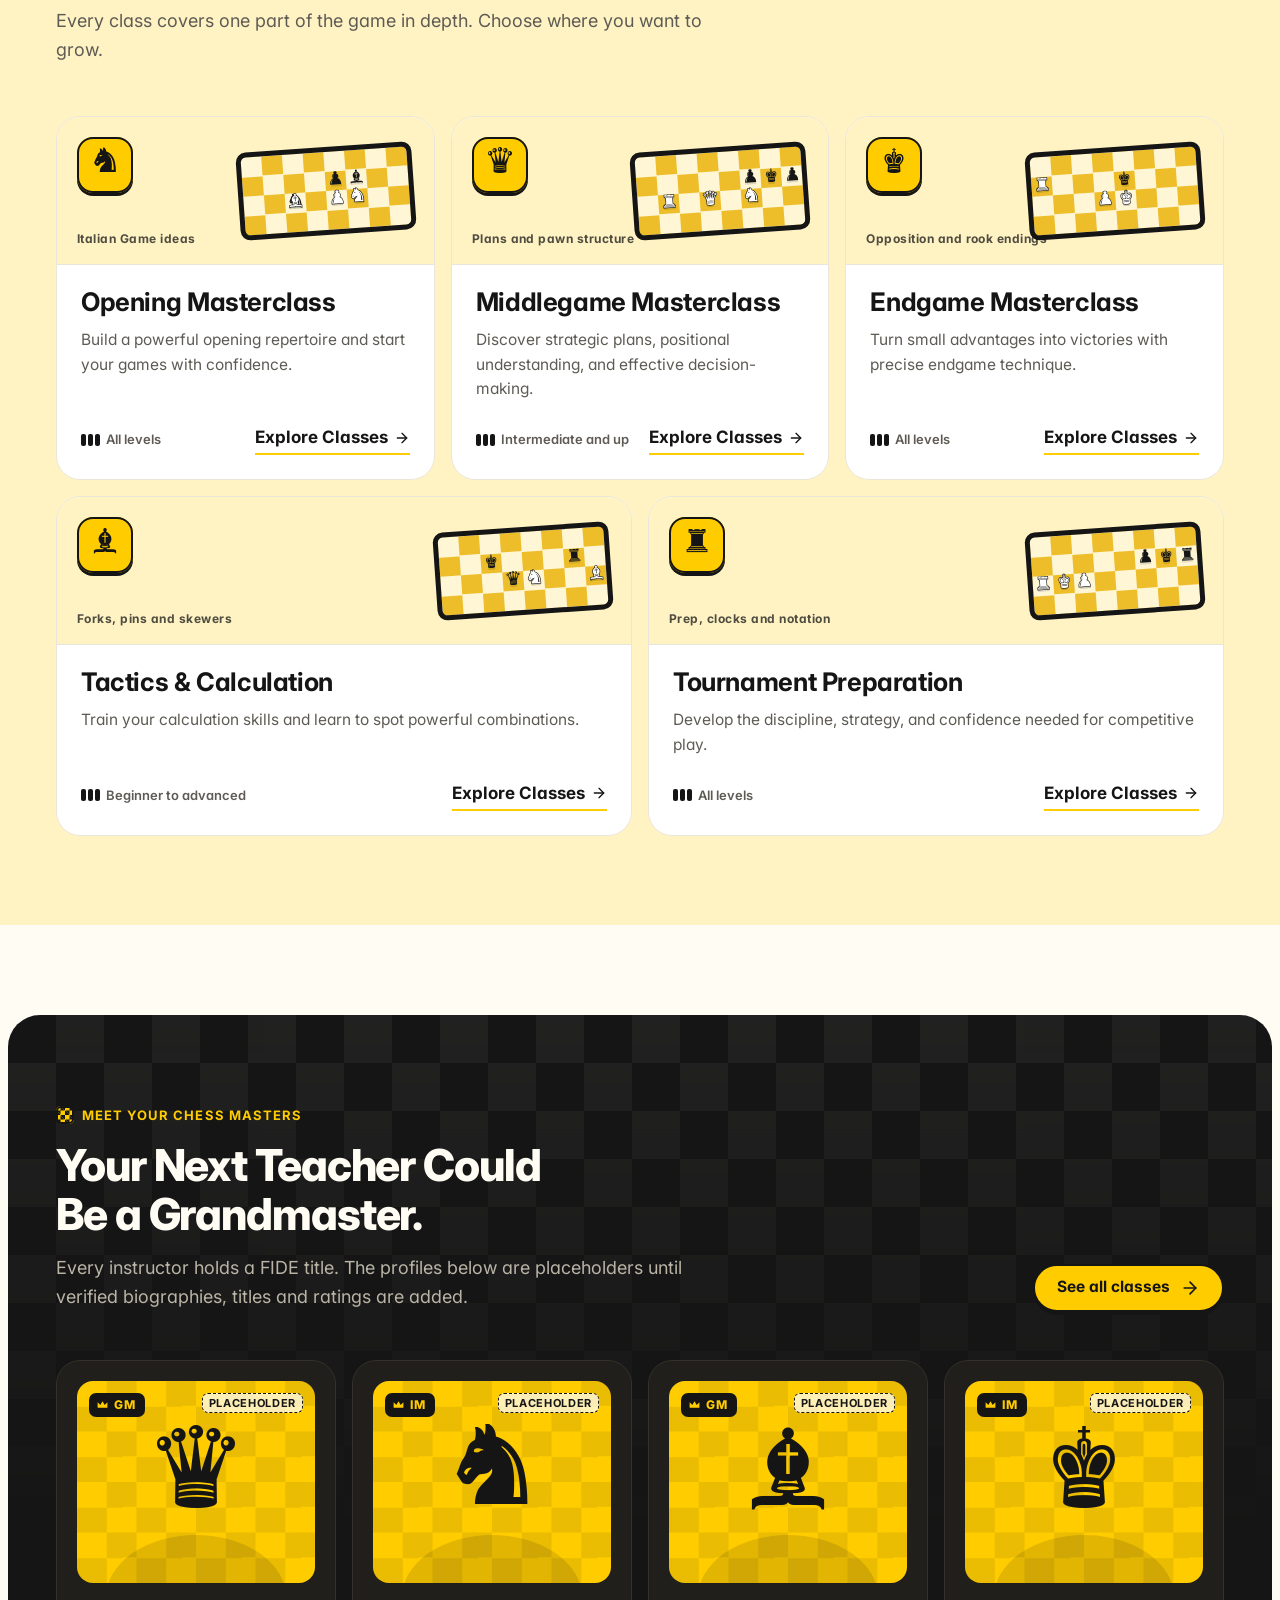
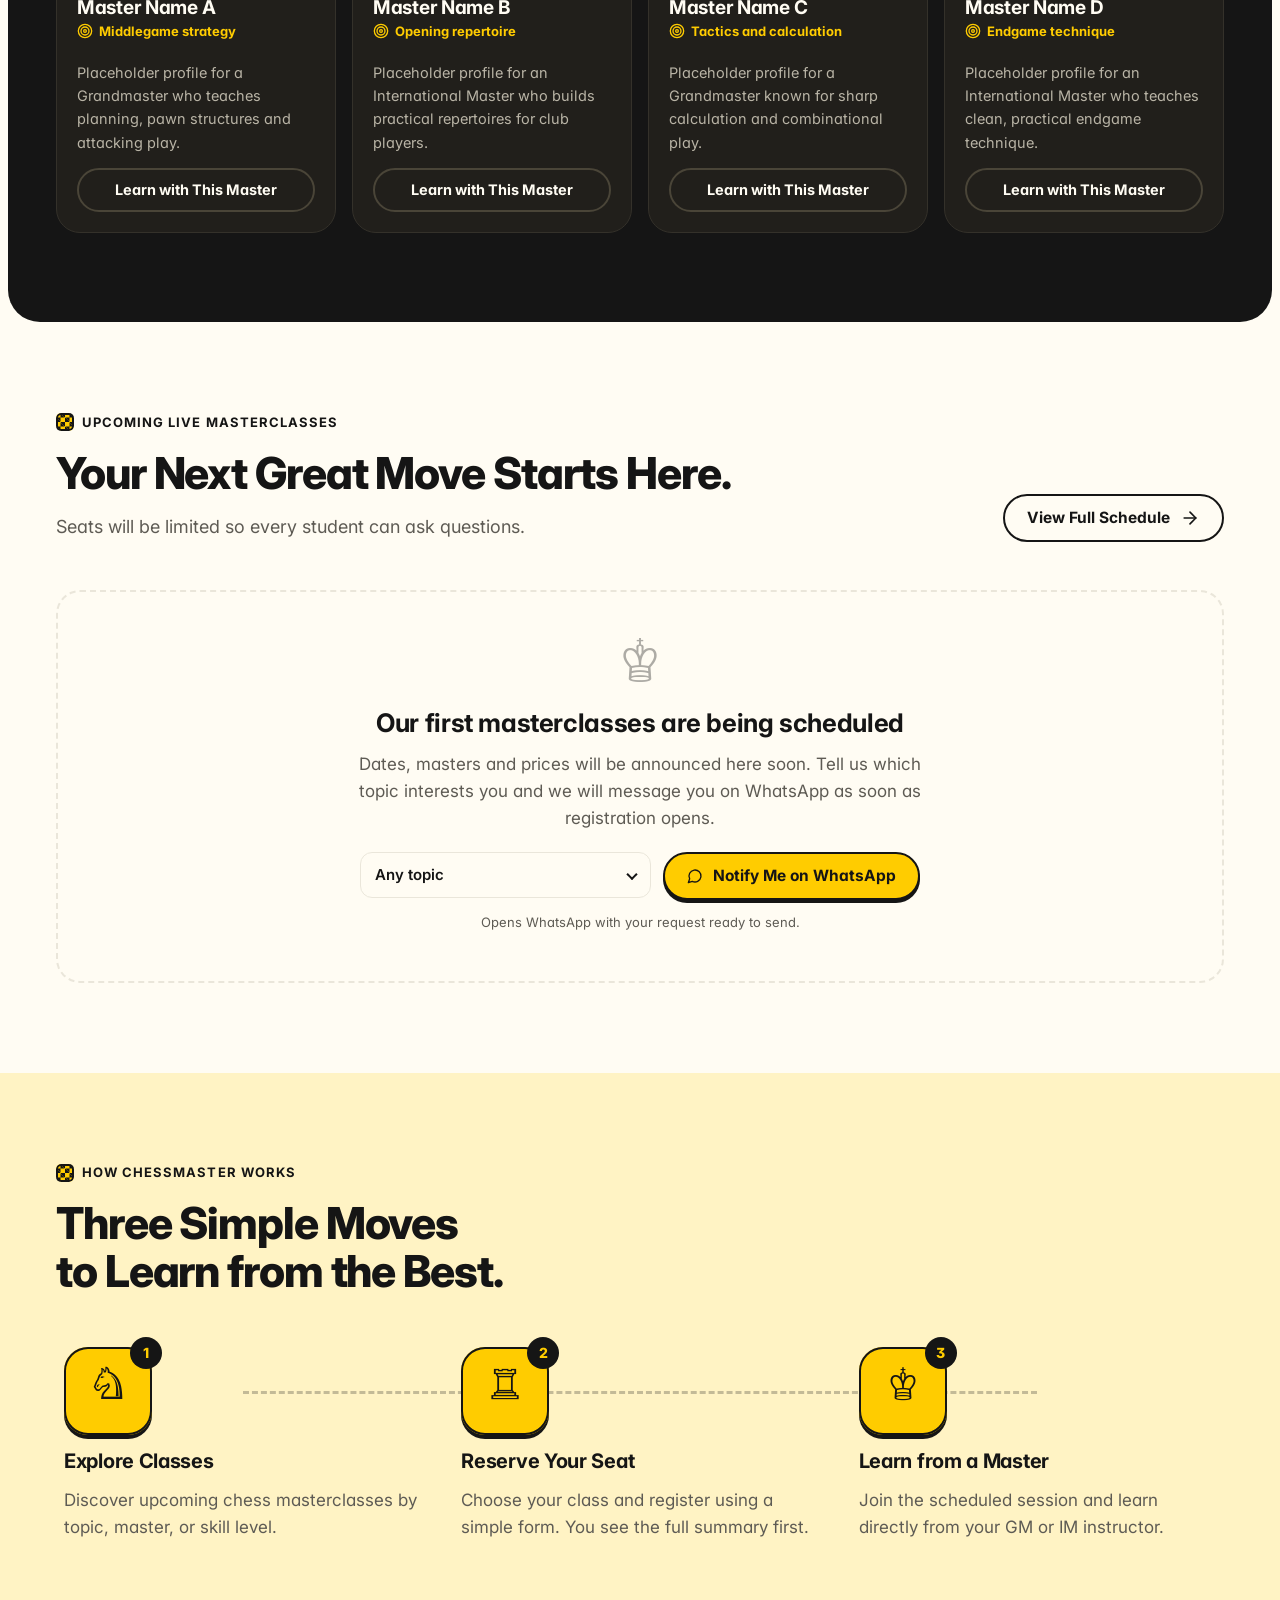
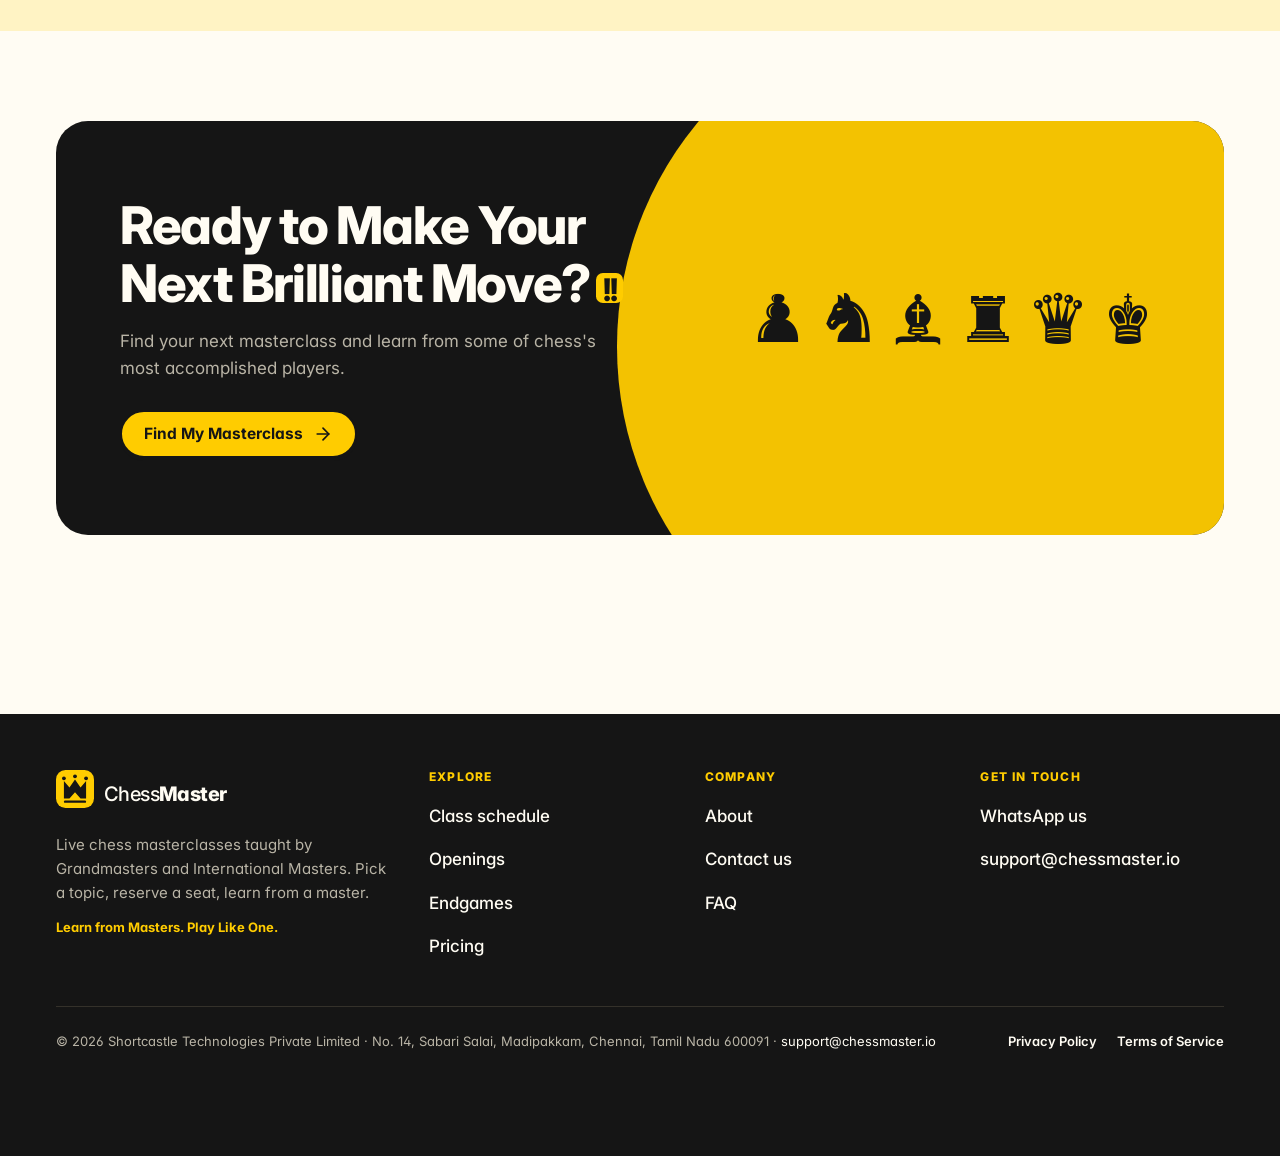
==== commit 1fec692f: "Site: send all WhatsApp links to the ChessMaster number, drop the phone line Co-Authored-By: Claude " ====
--- a/index.html
+++ b/index.html
@@ -575,13 +575,13 @@
       <div><a class="brand" href="#home" style="color:#FFFCF3"><span id="ftLogo"></span><span><em>Chess</em><b>Master</b></span></a><p>Live chess masterclasses taught by Grandmasters and International Masters. Pick a topic, reserve a seat, learn from a master.</p><p class="tag">Learn from Masters. Play Like One.</p></div>
       <div><h4>Explore</h4><ul><li><a href="#schedule">Class schedule</a></li><li><a href="#schedule-opening">Openings</a></li><li><a href="#schedule-endgame">Endgames</a></li><li><a href="#pricing">Pricing</a></li></ul></div>
       <div><h4>Company</h4><ul><li><a href="#about">About</a></li><li><a href="#contact">Contact us</a></li><li><a href="#pricing">FAQ</a></li></ul></div>
-      <div><h4>Get in touch</h4><ul><li><a href="tel:+919940366435">+91 99403 66435</a></li><li><a href="https://wa.me/919940366435" target="_blank" rel="noopener">WhatsApp us</a></li><li><a href="mailto:support@chessmaster.io">support@chessmaster.io</a></li></ul></div>
+      <div><h4>Get in touch</h4><ul><li><a href="https://wa.me/13642058191" target="_blank" rel="noopener">WhatsApp us</a></li><li><a href="mailto:support@chessmaster.io">support@chessmaster.io</a></li></ul></div>
     </div>
     <div class="fbottom"><span>© 2026 Shortcastle Technologies Private Limited · No. 14, Sabari Salai, Madipakkam, Chennai, Tamil Nadu 600091 · <a href="mailto:support@chessmaster.io">support@chessmaster.io</a></span><span class="flinks"><a href="/privacy">Privacy Policy</a><a href="/terms">Terms of Service</a></span></div>
   </div>
 </footer>
 <div class="mbar" id="mbar" hidden></div>
-<a class="wa-fab" href="https://wa.me/919940366435" target="_blank" rel="noopener" aria-label="Chat with us on WhatsApp" title="Chat with us on WhatsApp"><svg viewBox="0 0 32 32" aria-hidden="true"><path fill="currentColor" d="M16.04 3C8.86 3 3.03 8.82 3.03 16c0 2.3.6 4.53 1.74 6.5L3 29l6.68-1.75A12.95 12.95 0 0 0 16.04 29C23.2 29 29 23.18 29 16S23.2 3 16.04 3Zm0 23.8c-1.98 0-3.92-.53-5.61-1.54l-.4-.24-3.97 1.04 1.06-3.86-.26-.4A10.76 10.76 0 0 1 5.2 16c0-5.97 4.86-10.83 10.84-10.83 5.97 0 10.8 4.86 10.8 10.83 0 5.98-4.83 10.8-10.8 10.8Zm5.94-8.1c-.33-.16-1.93-.95-2.23-1.06-.3-.11-.52-.16-.73.17-.22.32-.84 1.05-1.03 1.27-.19.22-.38.24-.71.08-.33-.16-1.38-.51-2.62-1.62-.97-.86-1.62-1.93-1.81-2.25-.19-.33-.02-.5.14-.66.15-.15.33-.38.49-.57.16-.19.22-.33.33-.55.11-.22.05-.41-.03-.57-.08-.16-.73-1.77-1.01-2.42-.26-.64-.53-.55-.73-.56h-.62c-.22 0-.57.08-.87.41-.3.33-1.14 1.11-1.14 2.71 0 1.6 1.17 3.14 1.33 3.36.16.22 2.3 3.5 5.56 4.91.78.34 1.38.54 1.86.69.78.25 1.49.21 2.05.13.63-.09 1.93-.79 2.2-1.55.27-.76.27-1.42.19-1.55-.08-.14-.3-.22-.62-.38Z"/></svg></a>
+<a class="wa-fab" href="https://wa.me/13642058191" target="_blank" rel="noopener" aria-label="Chat with us on WhatsApp" title="Chat with us on WhatsApp"><svg viewBox="0 0 32 32" aria-hidden="true"><path fill="currentColor" d="M16.04 3C8.86 3 3.03 8.82 3.03 16c0 2.3.6 4.53 1.74 6.5L3 29l6.68-1.75A12.95 12.95 0 0 0 16.04 29C23.2 29 29 23.18 29 16S23.2 3 16.04 3Zm0 23.8c-1.98 0-3.92-.53-5.61-1.54l-.4-.24-3.97 1.04 1.06-3.86-.26-.4A10.76 10.76 0 0 1 5.2 16c0-5.97 4.86-10.83 10.84-10.83 5.97 0 10.8 4.86 10.8 10.83 0 5.98-4.83 10.8-10.8 10.8Zm5.94-8.1c-.33-.16-1.93-.95-2.23-1.06-.3-.11-.52-.16-.73.17-.22.32-.84 1.05-1.03 1.27-.19.22-.38.24-.71.08-.33-.16-1.38-.51-2.62-1.62-.97-.86-1.62-1.93-1.81-2.25-.19-.33-.02-.5.14-.66.15-.15.33-.38.49-.57.16-.19.22-.33.33-.55.11-.22.05-.41-.03-.57-.08-.16-.73-1.77-1.01-2.42-.26-.64-.53-.55-.73-.56h-.62c-.22 0-.57.08-.87.41-.3.33-1.14 1.11-1.14 2.71 0 1.6 1.17 3.14 1.33 3.36.16.22 2.3 3.5 5.56 4.91.78.34 1.38.54 1.86.69.78.25 1.49.21 2.05.13.63-.09 1.93-.79 2.2-1.55.27-.76.27-1.42.19-1.55-.08-.14-.3-.22-.62-.38Z"/></svg></a>
 
 <script>
 /* ============ DATA (replace with real data or an API) ============ */
@@ -617,7 +617,7 @@
      Empty until the first schedule is final: the site then shows "coming soon" and a WhatsApp sign-up. */
   classes:[],
   /* Pricing config. Leave price null to show "To be announced". */
-  contact:{phone:'+91 99403 66435',wa:'919940366435',email:'support@chessmaster.io'},
+  contact:{phone:'+1 364-205-8191',wa:'13642058191',email:'support@chessmaster.io'},
   pricing:{
     intro:null,
     plans:[
@@ -668,7 +668,6 @@
 const tbadge=t=>`<span class="tbadge" title="${t==='GM'?'Grandmaster':'International Master'}">${crown}${t}</span>`;
 const inr=n=>'₹'+n.toLocaleString('en-IN');
 const waLink=(text='')=>`https://wa.me/${DATA.contact.wa}${text?'?text='+encodeURIComponent(text):''}`;
-const telLink=()=>'tel:'+DATA.contact.phone.replace(/\s/g,'');
 /* Opens WhatsApp with a ready-to-send message. Falls back to same-tab navigation if a pop-up is blocked. */
 function openWA(text){const u=waLink(text);const w=window.open(u,'_blank','noopener');if(!w)location.href=u;return u}
 function comingSoon(topic='all'){
@@ -679,7 +678,7 @@
       <span class="sel"><select class="inp" id="nTopic" aria-label="Topic you are interested in"><option value="all">Any topic</option>${DATA.topics.map(t=>`<option value="${t.id}" ${t.id===topic?'selected':''}>${t.name}</option>`).join('')}</select></span>
       <button class="btn btn-y" type="submit">${ic('chat','sm')}Notify Me on WhatsApp</button>
     </form>
-    <p class="cap muted">Opens WhatsApp with your request ready to send. Or call <a href="${telLink()}">${DATA.contact.phone}</a>.</p>
+    <p class="cap muted">Opens WhatsApp with your request ready to send.</p>
   </div>`;
 }
 function bindNotify(){
@@ -1163,7 +1162,6 @@
       <span class="bubble">Not sure which class fits? Tell us the student's level.</span>
       <h2>Other ways to reach us</h2>
       <div class="methods">
-        <a class="method" href="${telLink()}">${ic('phone')}<div><b>Phone</b><span class="tnum">${DATA.contact.phone}</span></div></a>
         <a class="method" href="${waLink()}" target="_blank" rel="noopener">${ic('chat')}<div><b>WhatsApp</b><span class="tnum">${DATA.contact.phone}</span></div></a>
         <a class="method" href="mailto:${DATA.contact.email}">${ic('mail')}<div><b>Email</b><span>${DATA.contact.email}</span></div></a>
       </div>
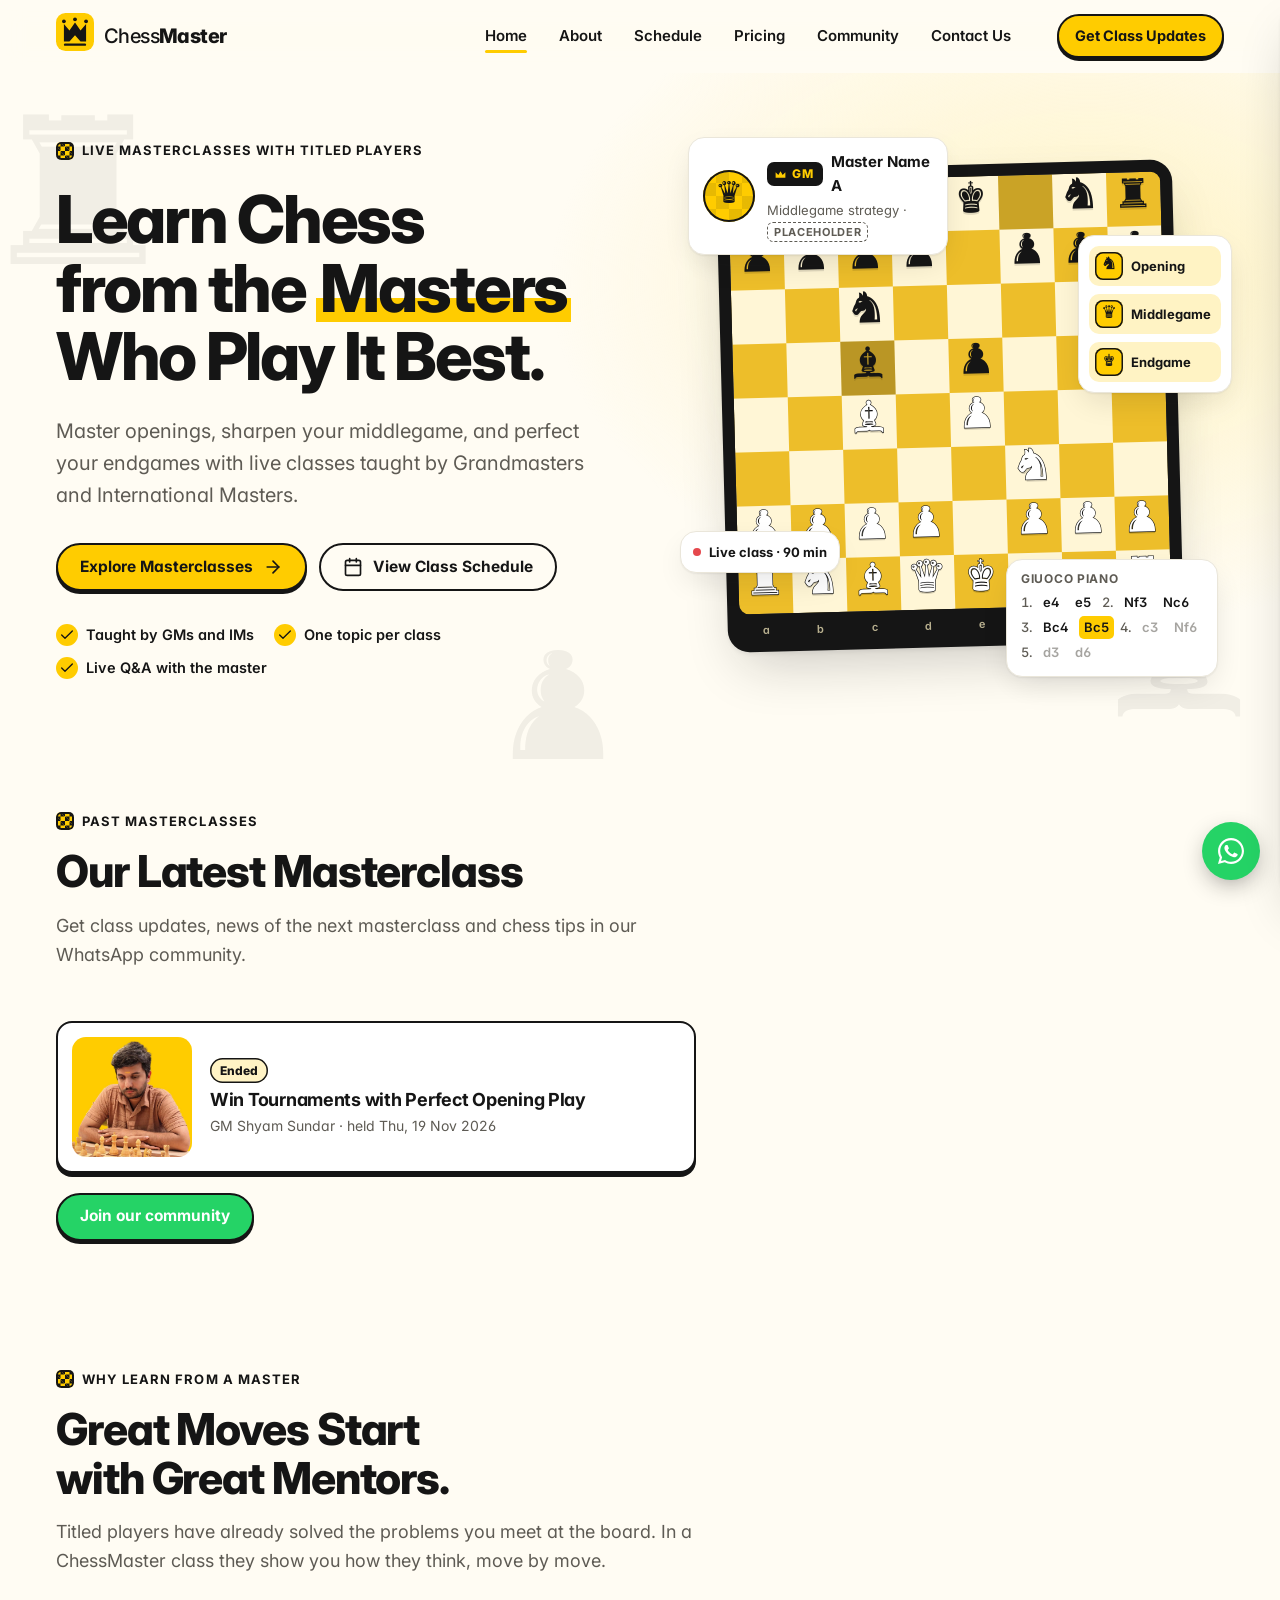
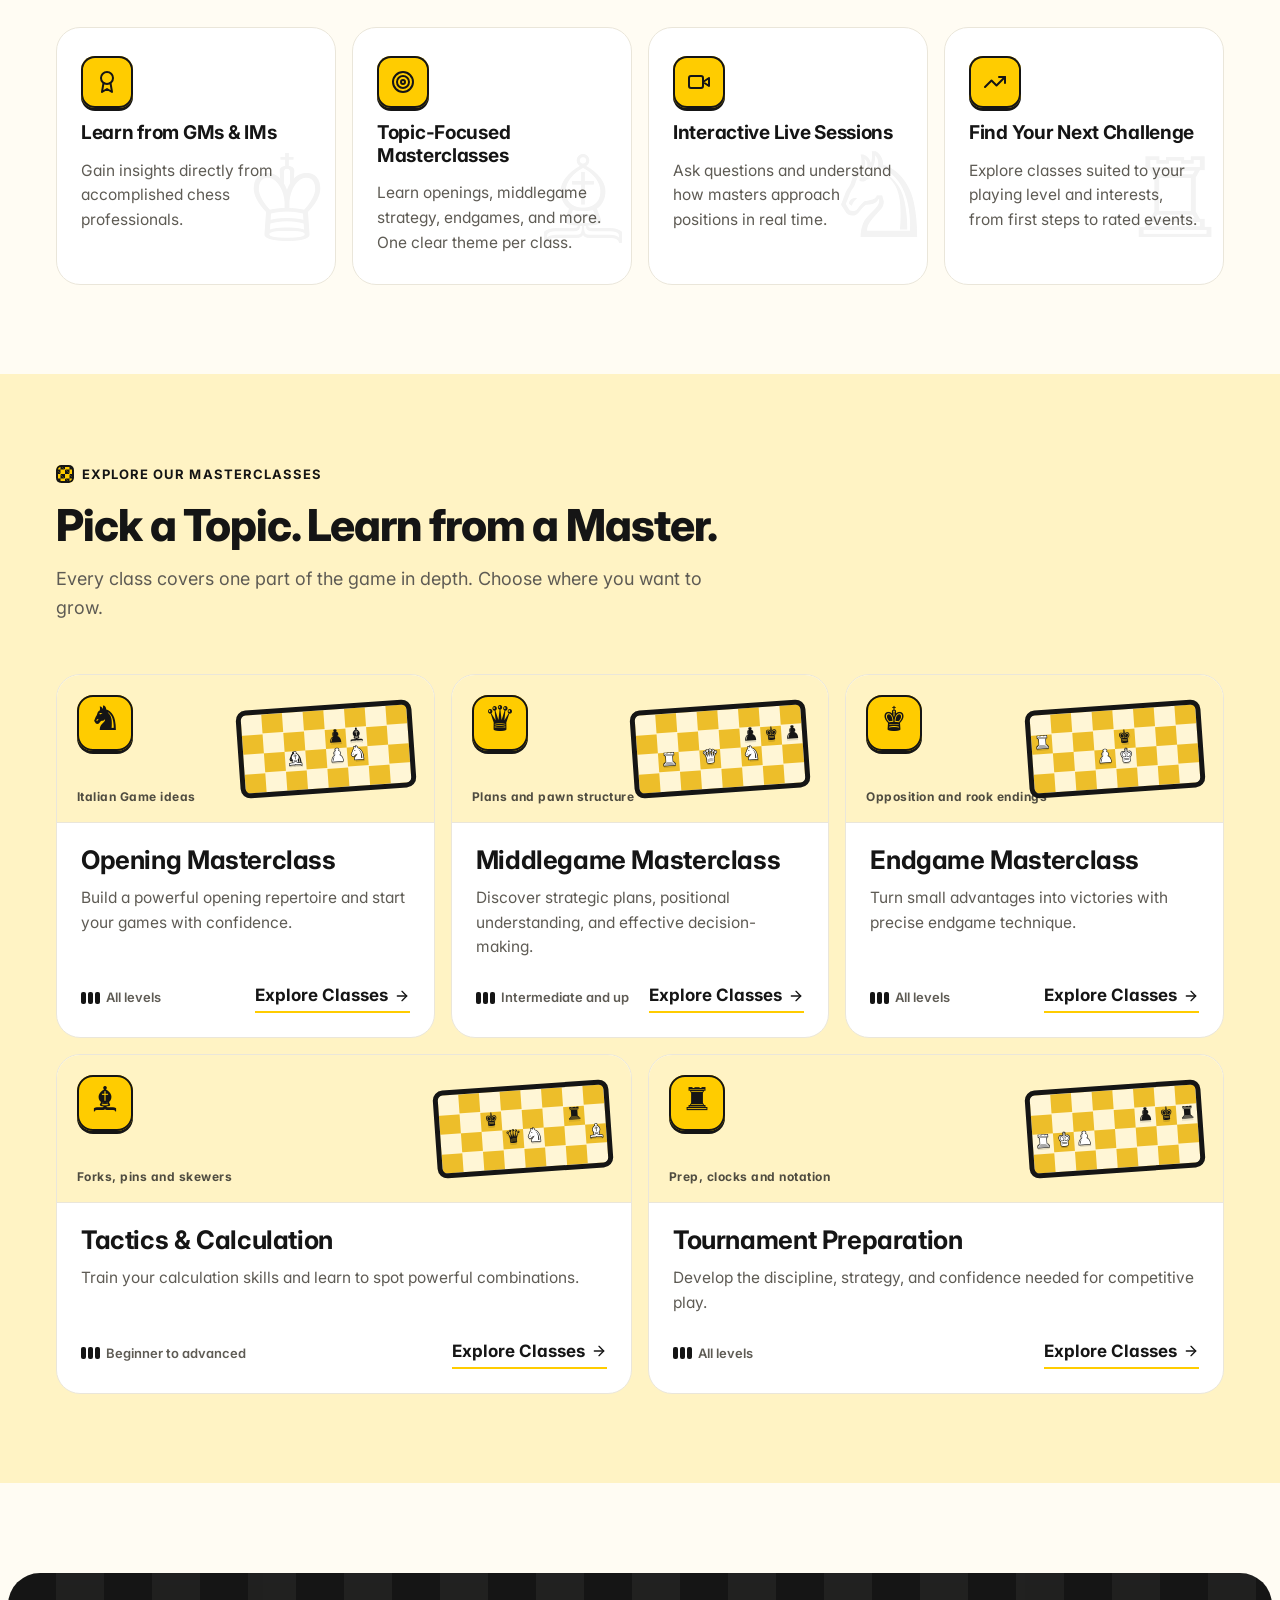
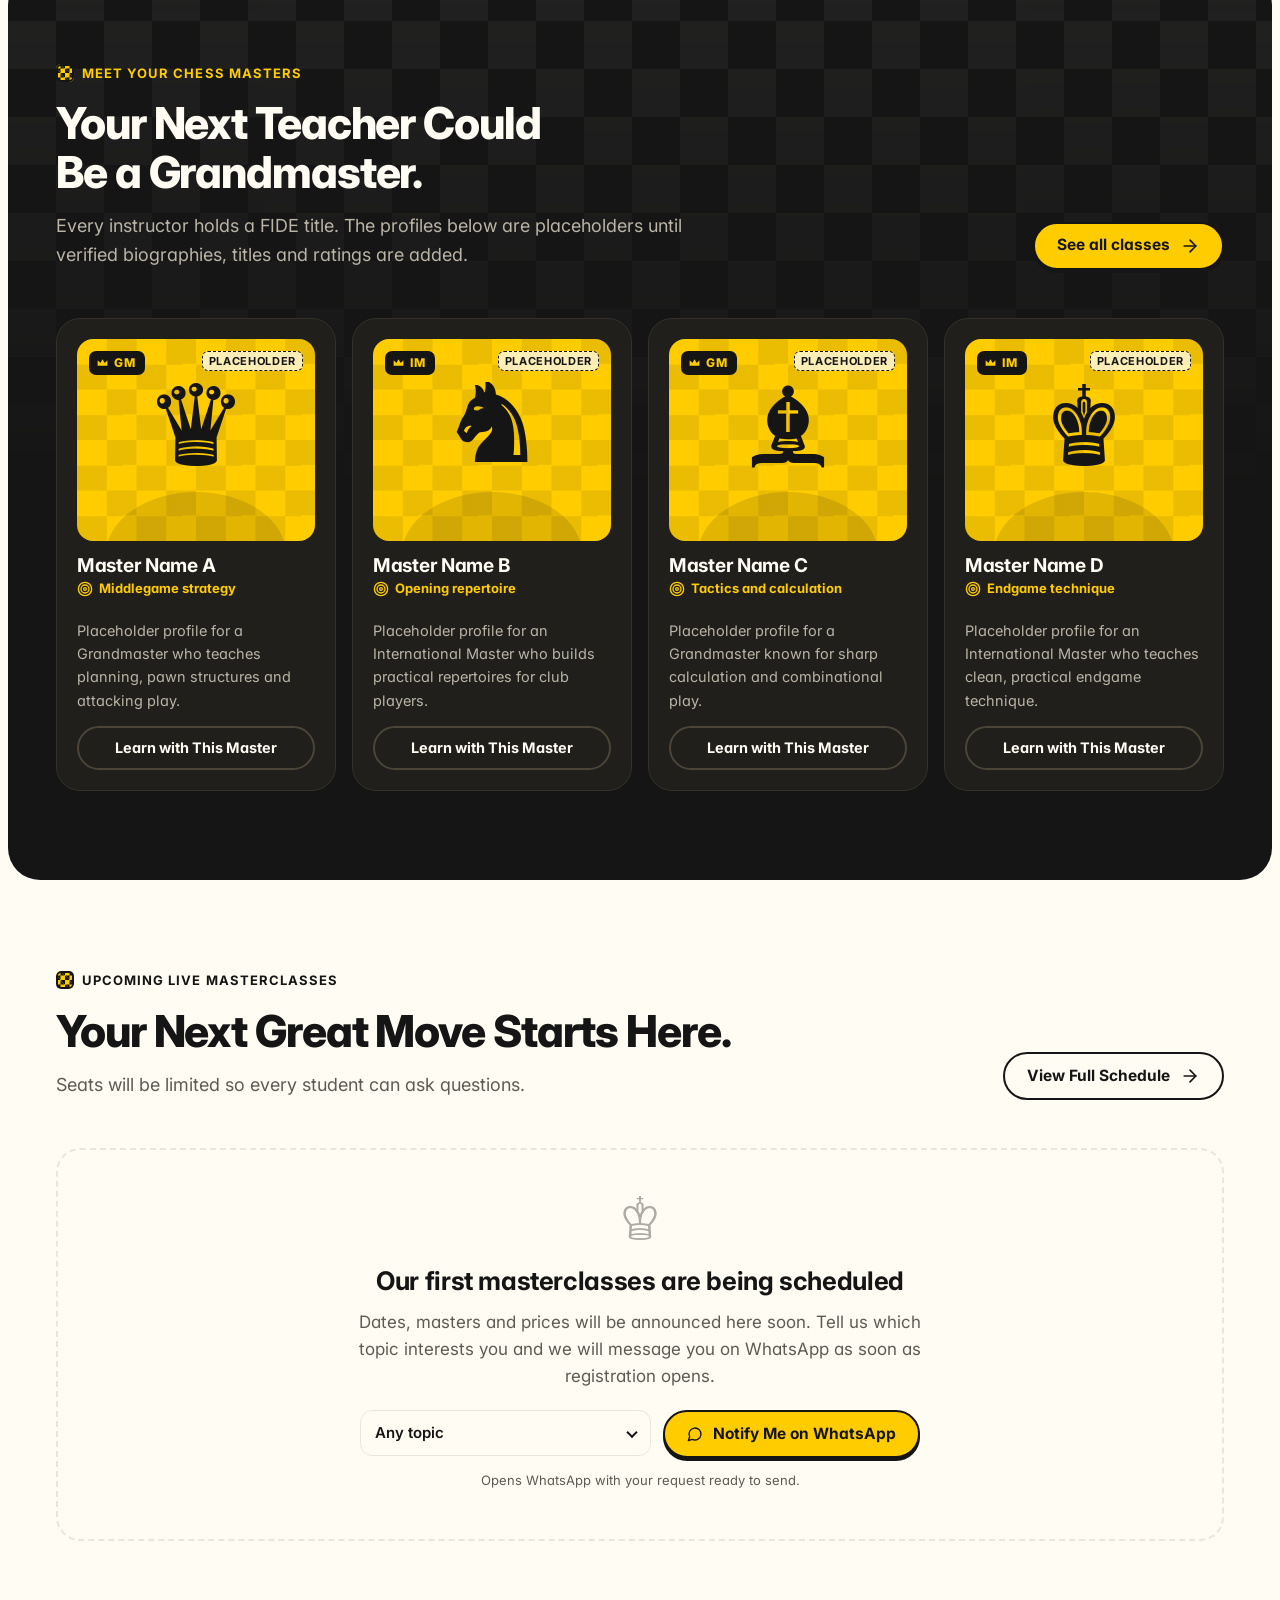
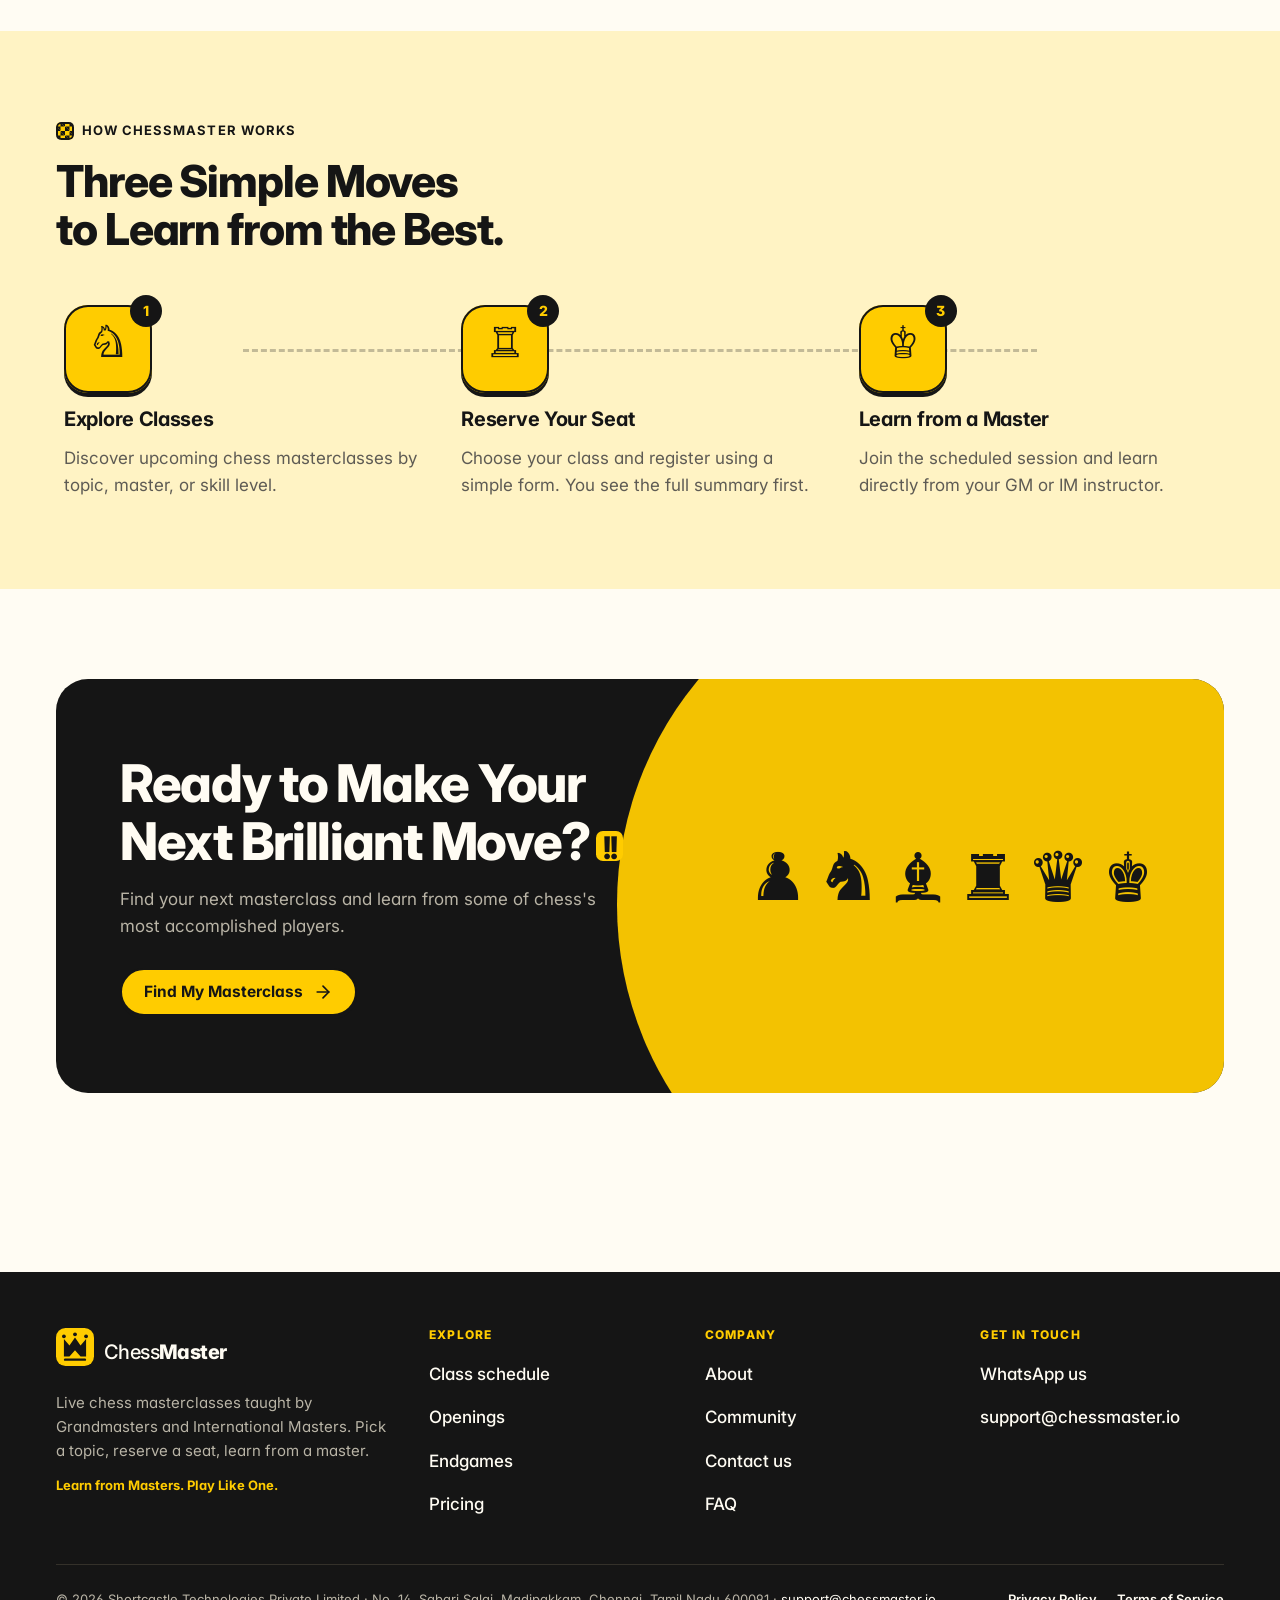
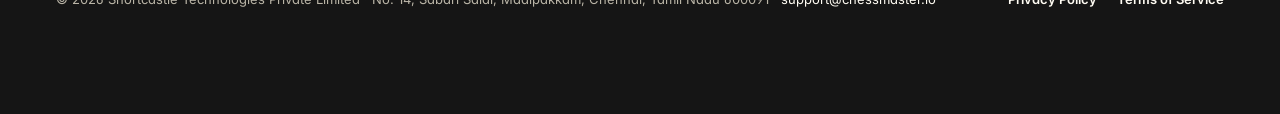
==== commit 109023ac: "19 Nov masterclass ended: static /webinar, Past masterclasses on home, Community link - /webinar: en" ====
--- a/index.html
+++ b/index.html
@@ -163,6 +163,69 @@
   .float.topics{grid-column:1/-1;display:flex;flex-wrap:wrap;gap:6px}
   .float.moves{width:auto}
   .float.live{justify-content:center}
+}
+
+/* Masterclass hero (shown on the home page until the class starts) */
+.mc .hero-copy{gap:16px}
+.mc h1{font-size:clamp(2.25rem,1.2rem + 3vw,3.5rem);max-width:15ch}
+.mc .hero-copy .lead{font-size:clamp(1rem,.96rem + .25vw,1.125rem)}
+.mc.hero{padding-block:clamp(20px,3vw,40px) clamp(48px,6vw,80px)}
+.mc-coach{display:flex;align-items:center;gap:10px;flex-wrap:wrap;font-size:clamp(1.125rem,1rem + .5vw,1.375rem);font-weight:800;letter-spacing:-.01em;margin-top:-6px}
+.mc-facts{display:grid;grid-template-columns:1fr 1fr;background:var(--card);border:2px solid var(--ink);border-radius:var(--r);box-shadow:0 4px 0 var(--ink);overflow:hidden}
+.mc-facts>div{padding:12px 18px;display:grid;gap:2px;align-content:start}
+.mc-facts>div+div{border-left:1.5px solid var(--line)}
+.mc-facts small{font-size:.6875rem;font-weight:700;letter-spacing:.1em;text-transform:uppercase;color:var(--muted)}
+.mc-facts b{font-size:clamp(1.0625rem,1rem + .3vw,1.25rem);font-weight:800;letter-spacing:-.01em;font-variant-numeric:tabular-nums}
+.mc-tl{display:flex;align-items:center;justify-content:space-between;gap:8px}
+.mc-tz{position:relative;line-height:1}
+.mc-tz select{field-sizing:content;max-width:120px;appearance:none;-webkit-appearance:none;border:0;background:transparent;font-size:.75rem;font-weight:700;text-decoration:underline;text-underline-offset:3px;padding:2px 18px 2px 0;cursor:pointer;color:var(--fg)}
+.mc-tz::after{content:"";position:absolute;right:4px;top:50%;width:6px;height:6px;border:solid var(--fg);border-width:0 1.5px 1.5px 0;transform:translateY(-70%) rotate(45deg);pointer-events:none}
+.mc-fee h3{font-size:.9375rem;font-weight:800;letter-spacing:-.005em;margin-bottom:10px}
+.mc-ladder{list-style:none;margin:0;padding:0;display:grid;grid-template-columns:repeat(3,1fr);gap:10px}
+.mc-ladder li{position:relative;display:grid;justify-items:center;gap:2px;padding:16px 8px 12px;border:1.5px solid var(--line);border-radius:14px;background:var(--card);text-align:center}
+.mc-ladder b{font-size:clamp(1.375rem,1.1rem + 1vw,1.75rem);font-weight:800;letter-spacing:-.02em;font-variant-numeric:tabular-nums;line-height:1.1}
+.mc-ladder span{font-size:.75rem;color:var(--muted);font-weight:600}
+.mc-ladder li[data-now]{background:var(--y);border:2px solid var(--ink);box-shadow:0 3px 0 var(--ink)}
+.mc-ladder li[data-now] span{color:var(--ink)}
+.mc-ladder li[data-past]{opacity:.45}
+.mc-ladder li[data-past] b{text-decoration:line-through;text-decoration-thickness:2px}
+.mc-ladder i{position:absolute;top:-11px;font-style:normal;font-size:.6875rem;font-weight:800;padding:2px 9px;border-radius:999px;background:var(--ink);color:var(--y);white-space:nowrap}
+.mc-note{display:block;margin-top:10px;font-size:.75rem;color:var(--muted)}
+.mc-usd{display:flex;flex-wrap:wrap;align-items:center;gap:10px 16px;background:var(--card);border:2px solid var(--ink);border-radius:var(--r);box-shadow:0 4px 0 var(--ink);padding:16px 20px}
+.mc-usd .amt{display:flex;align-items:baseline;gap:10px;font-variant-numeric:tabular-nums}
+.mc-usd s{font-size:1.375rem;font-weight:700;color:var(--muted);text-decoration-thickness:2px}
+.mc-usd .amt b{font-size:clamp(2.25rem,1.8rem + 1.6vw,2.875rem);font-weight:800;letter-spacing:-.03em;line-height:1}
+.mc-usd .pill{display:inline-flex;align-items:center;gap:6px;font-size:.8125rem;font-weight:800;padding:6px 12px;border-radius:999px;background:var(--y);color:var(--ink);box-shadow:inset 0 0 0 1.5px var(--ink)}
+.mc-usd .up{flex-basis:100%;font-size:.8125rem;font-weight:600;color:#B42318}
+.mc-usd .closes{flex-basis:100%;font-size:.8125rem;font-weight:600;color:var(--muted)}
+.mc-cta{display:flex;flex-wrap:wrap;align-items:center;gap:12px 18px}
+.mc-cta .btn{min-height:56px;padding:0 30px;font-size:1.0625rem}
+.mc-meta{font-size:.875rem;font-weight:600;color:var(--muted)}
+.mc-stage{padding:30px 34px 40px 30px}
+.mc-photo{position:relative;border-radius:28px;overflow:hidden;background:var(--y);border:3px solid var(--ink);box-shadow:var(--shadow-lg),10px 10px 0 var(--ink);transform:rotate(1.5deg)}
+.mc-photo img{display:block;width:100%;height:auto;aspect-ratio:880/841;object-fit:cover}
+.float.mc-count{right:-20px;top:24%;text-align:center;padding:12px 16px;animation-delay:-4s}
+.mc-count small{display:block;font-size:.6875rem;font-weight:700;letter-spacing:.1em;text-transform:uppercase;color:var(--muted)}
+.mc-count .t{display:flex;gap:10px;margin-top:4px;font-variant-numeric:tabular-nums}
+.mc-count .t b{display:grid;font-size:1.5rem;font-weight:800;line-height:1;letter-spacing:-.02em}
+.mc-count .t b em{font-style:normal;font-size:.625rem;font-weight:700;letter-spacing:.08em;color:var(--muted);margin-top:3px}
+.float.mc-aud{right:-6px;bottom:10px;display:flex;align-items:center;gap:8px;font-weight:700;font-size:.8125rem;padding:10px 12px;animation-delay:-1s}
+.float.mc-aud .glyph{width:26px;height:26px;border-radius:8px;display:grid;place-items:center;background:var(--y);box-shadow:inset 0 0 0 1.5px var(--ink);font-size:.95rem}
+.mc .float.live{bottom:14%}
+.mc .float.mcard{max-width:none;white-space:nowrap}
+@media (max-width:900px){.mc-stage{width:min(100%,460px)}}
+@media (max-width:640px){
+  .mc-stage{padding:0}
+  .mc-photo{transform:none;box-shadow:var(--shadow);max-width:400px;margin-inline:auto}
+  .mc-count .t{justify-content:center}
+  .float.mc-count{grid-column:1/-1}
+  .float.mc-aud{justify-content:center}
+}
+@media (max-width:420px){
+  .mc-facts{grid-template-columns:1fr}
+  .mc-facts>div+div{border-left:0;border-top:1.5px solid var(--line)}
+  .mc-ladder{gap:8px}.mc-ladder li{padding:14px 4px 10px}
+  .mc-cta .btn{width:100%}
 }
 
 /* Avatar + title badge */
@@ -547,7 +610,8 @@
   *,*::before,*::after{animation:none!important;transition:none!important;scroll-behavior:auto!important}
 }
 </style>
-<style>img{max-width:100%}[hidden]{display:none!important}body{margin:0}:root{padding-top:env(safe-area-inset-top,0px);padding-bottom:env(safe-area-inset-bottom,0px)}</style>
+<style>.pastcard{display:grid;grid-template-columns:120px minmax(0,1fr);gap:18px;align-items:center;max-width:640px;background:var(--card);border:2px solid var(--ink);border-radius:var(--r);box-shadow:0 4px 0 var(--ink);padding:14px;text-decoration:none;color:var(--ink)}.pastcard img{width:120px;height:120px;object-fit:cover;border-radius:14px}.pastcard h3{font-size:1.125rem;margin-top:6px}.pastcard p{color:var(--muted);font-size:.875rem;margin-top:4px}.endpill{display:inline-block;font-size:.75rem;font-weight:800;padding:3px 10px;border-radius:999px;background:var(--bg2);box-shadow:inset 0 0 0 1.5px var(--ink)}.btn-wa{background:#25D366;color:#fff;border:2px solid var(--ink);box-shadow:0 3px 0 var(--ink);margin-top:20px}@media (max-width:520px){.pastcard{grid-template-columns:84px minmax(0,1fr)}.pastcard img{width:84px;height:84px}.past .btn-wa{width:100%}}
+img{max-width:100%}[hidden]{display:none!important}body{margin:0}:root{padding-top:env(safe-area-inset-top,0px);padding-bottom:env(safe-area-inset-bottom,0px)}</style>
 </head>
 <body>
 <header class="site" id="hdr">
@@ -574,7 +638,7 @@
     <div class="fgrid2">
       <div><a class="brand" href="#home" style="color:#FFFCF3"><span id="ftLogo"></span><span><em>Chess</em><b>Master</b></span></a><p>Live chess masterclasses taught by Grandmasters and International Masters. Pick a topic, reserve a seat, learn from a master.</p><p class="tag">Learn from Masters. Play Like One.</p></div>
       <div><h4>Explore</h4><ul><li><a href="#schedule">Class schedule</a></li><li><a href="#schedule-opening">Openings</a></li><li><a href="#schedule-endgame">Endgames</a></li><li><a href="#pricing">Pricing</a></li></ul></div>
-      <div><h4>Company</h4><ul><li><a href="#about">About</a></li><li><a href="#contact">Contact us</a></li><li><a href="#pricing">FAQ</a></li></ul></div>
+      <div><h4>Company</h4><ul><li><a href="#about">About</a></li><li><a href="/community">Community</a></li><li><a href="#contact">Contact us</a></li><li><a href="#pricing">FAQ</a></li></ul></div>
       <div><h4>Get in touch</h4><ul><li><a href="https://wa.me/13642058191" target="_blank" rel="noopener">WhatsApp us</a></li><li><a href="mailto:support@chessmaster.io">support@chessmaster.io</a></li></ul></div>
     </div>
     <div class="fbottom"><span>© 2026 Shortcastle Technologies Private Limited · No. 14, Sabari Salai, Madipakkam, Chennai, Tamil Nadu 600091 · <a href="mailto:support@chessmaster.io">support@chessmaster.io</a></span><span class="flinks"><a href="/privacy">Privacy Policy</a><a href="/terms">Terms of Service</a></span></div>
@@ -719,10 +783,11 @@
 const seatsLeft=c=>Math.max(0,c.seats-c.booked);
 
 /* ============ SHARED COMPONENTS ============ */
-const NAV=[['home','Home','♔'],['about','About','♗'],['schedule','Schedule','♘'],['pricing','Pricing','♖'],['contact','Contact Us','♙']];
+const NAV=[['home','Home','♔'],['about','About','♗'],['schedule','Schedule','♘'],['pricing','Pricing','♖'],['/community','Community','♕'],['contact','Contact Us','♙']];
+const navHref=h=>h.startsWith('/')?h:'#'+h;
 function renderNav(active){
-  $('#nav').innerHTML=NAV.map(([h,l])=>`<a href="#${h}" ${active===h?'aria-current="page"':''}>${l}</a>`).join('');
-  $('#dnav').innerHTML=NAV.map(([h,l,g],i)=>`<a href="#${h}" style="transition-delay:${80+i*50}ms" ${active===h?'aria-current="page"':''}>${l}<span class="glyph" aria-hidden="true">${G(g)}</span></a>`).join('');
+  $('#nav').innerHTML=NAV.map(([h,l])=>`<a href="${navHref(h)}" ${active===h?'aria-current="page"':''}>${l}</a>`).join('');
+  $('#dnav').innerHTML=NAV.map(([h,l,g],i)=>`<a href="${navHref(h)}" style="transition-delay:${80+i*50}ms" ${active===h?'aria-current="page"':''}>${l}<span class="glyph" aria-hidden="true">${G(g)}</span></a>`).join('');
 }
 function sectionHead(eyebrow,title,sub=''){return `<div class="shead"><span class="eyebrow">${eyebrow}</span><h2>${title}</h2>${sub?`<p>${sub}</p>`:''}</div>`}
 
@@ -817,6 +882,17 @@
           <div class="float moves"><h4>Giuoco Piano</h4><div class="ml" id="moveList"></div></div>
         </div>
       </div>
+    </div>
+  </section>
+
+  <section class="section past" id="past" style="padding-top:clamp(24px,3vw,40px)">
+    <div class="wrap">
+      ${sectionHead('Past masterclasses','Our Latest Masterclass','Get class updates, news of the next masterclass and chess tips in our WhatsApp community.')}
+      <a class="pastcard" href="/webinar">
+        <img src="/gm-shyam-sundar.jpg" width="880" height="842" alt="GM Shyam Sundar at a chess board" loading="lazy">
+        <div><span class="endpill">Ended</span><h3>Win Tournaments with Perfect Opening Play</h3><p>GM Shyam Sundar · held Thu, 19 Nov 2026</p></div>
+      </a>
+      <a class="btn btn-wa" href="https://chat.whatsapp.com/IRnLJjsMxNgCzK7AJ3evYm" target="_blank" rel="noopener">Join our community</a>
     </div>
   </section>
 
